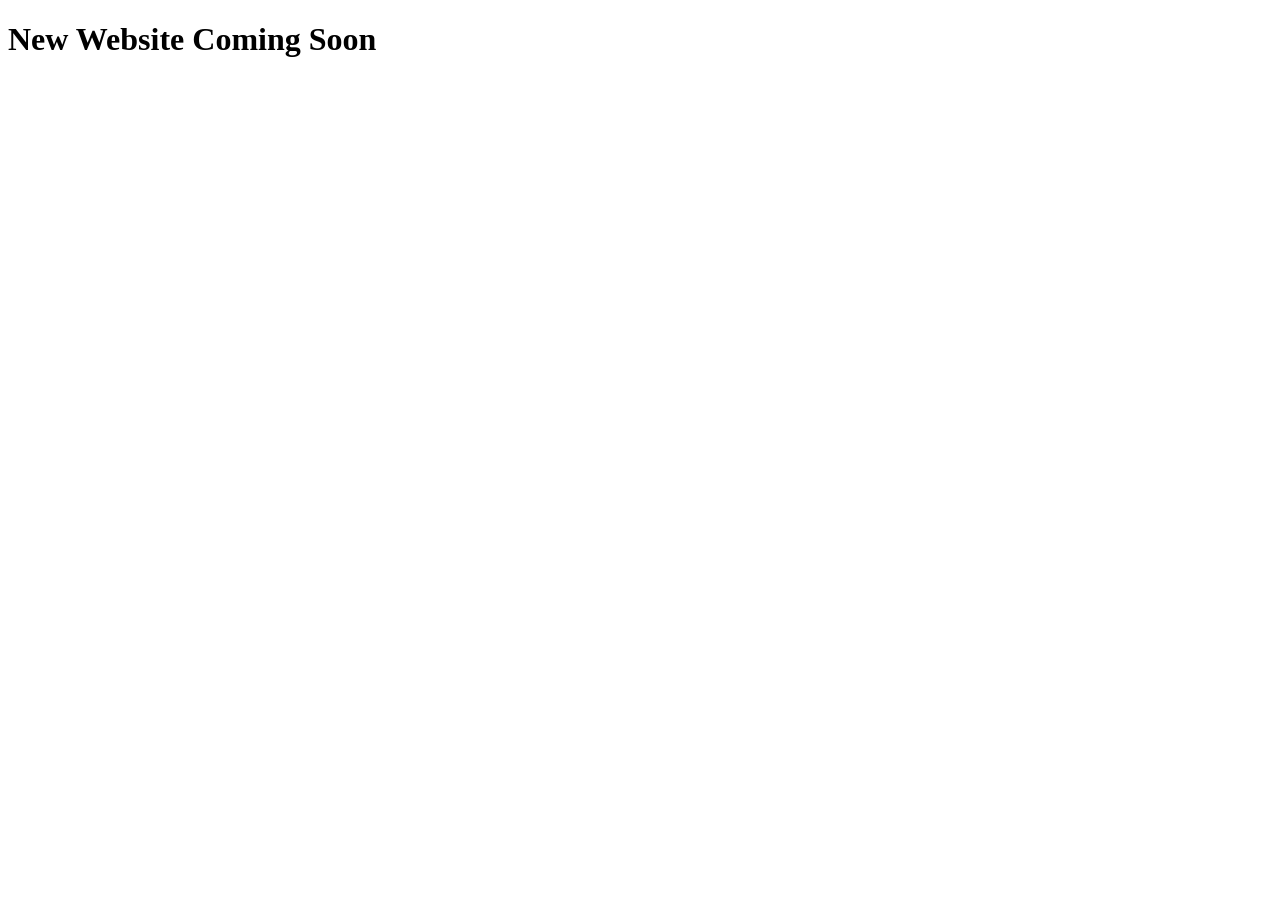
==== index.html @ 39dadfb3 "Creating new portfolio site repo" ====
<!DOCTYPE html>
<html lang="en">
<head>
    <meta charset="UTF-8">
    <meta name="viewport" content="width=device-width, initial-scale=1.0">
    <title>EG Web Dev</title>
</head>
<body>
    <h1>New Website Coming Soon</h1>
</body>
</html>
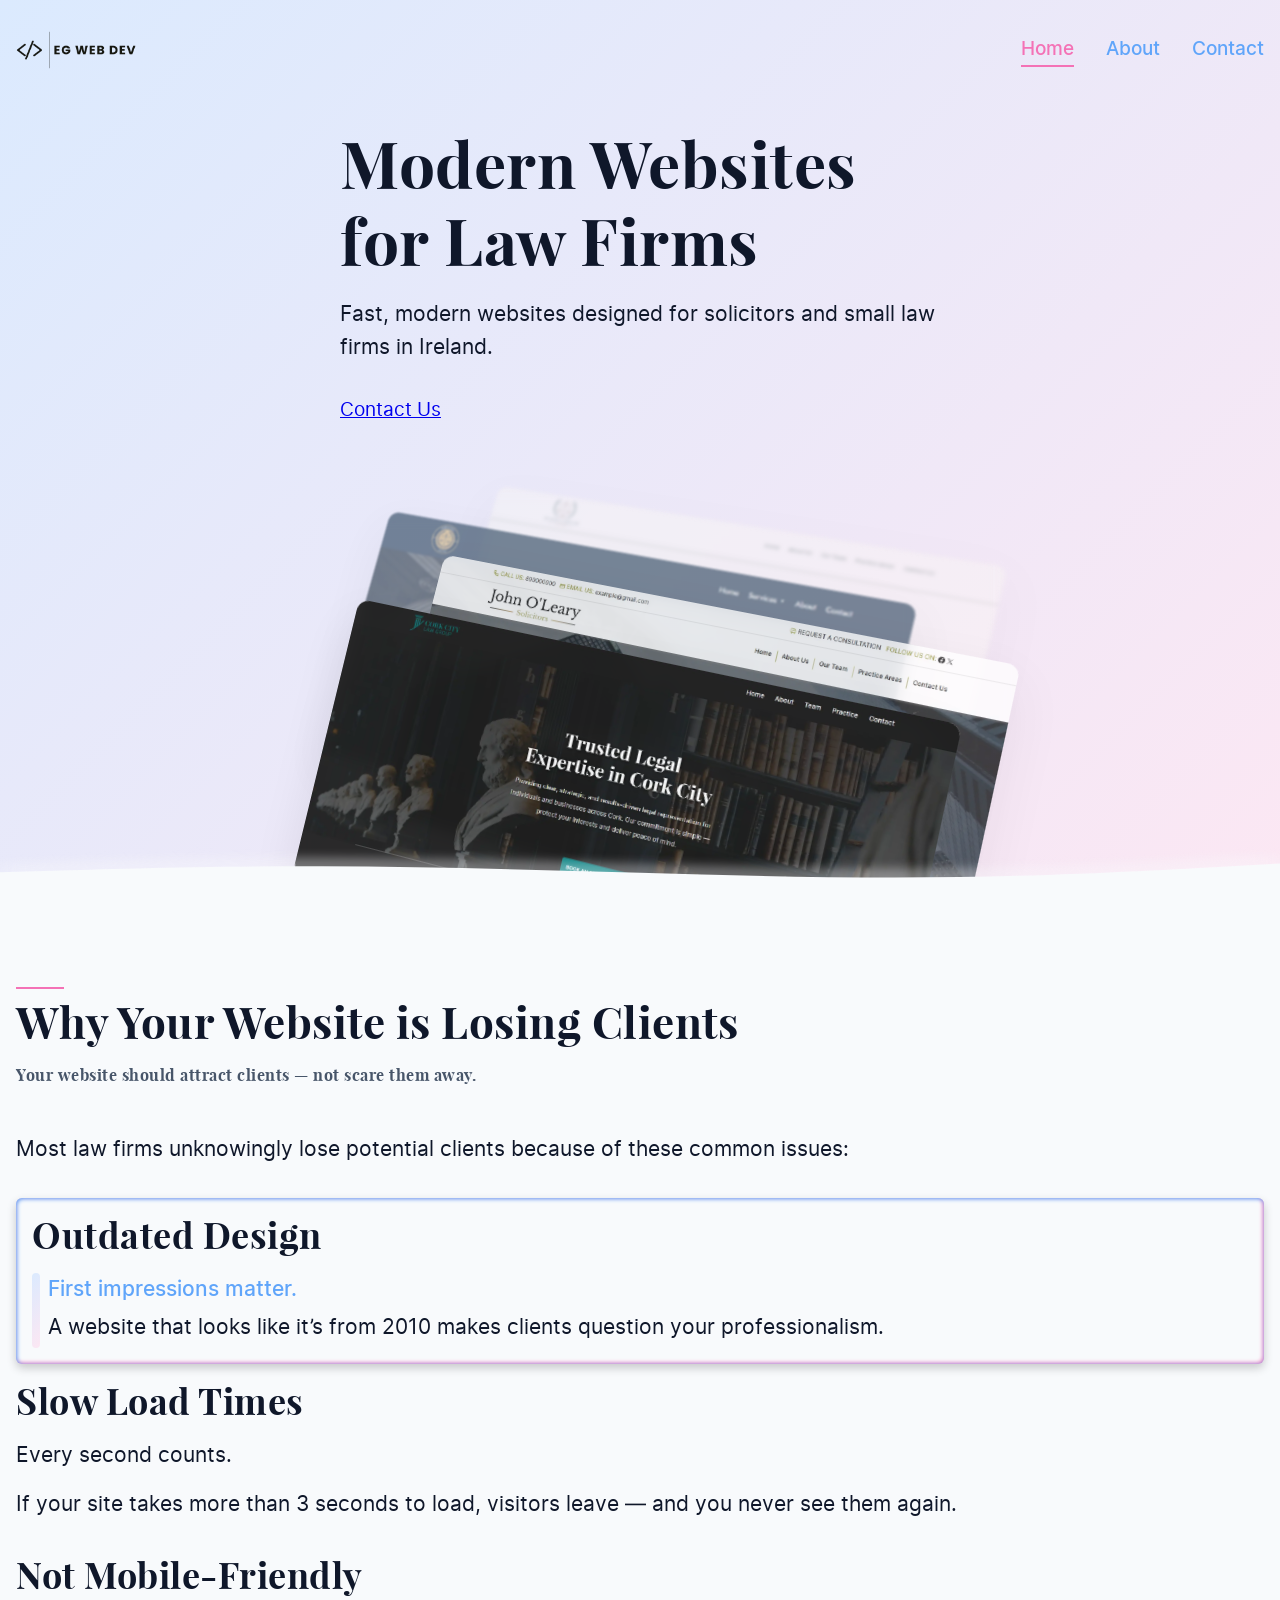
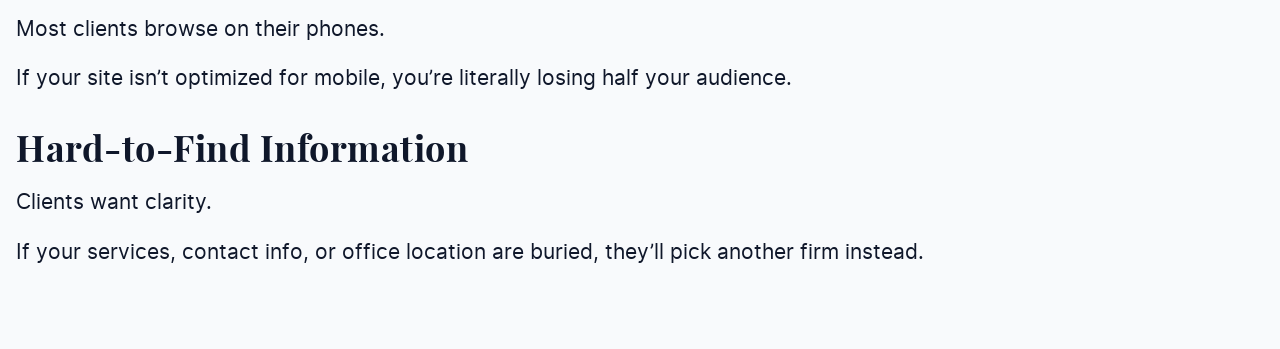
==== commit 421c9971: "Add new assets, update index.html with sections: - Hero - Problem - Solution - About-Me - Portfolio " ====
--- a/index.html
+++ b/index.html
@@ -3,9 +3,123 @@
 <head>
     <meta charset="UTF-8">
     <meta name="viewport" content="width=device-width, initial-scale=1.0">
+    
     <title>EG Web Dev</title>
+
+    <script src="scripts/nav.js" defer></script>
+    <link rel="stylesheet" href="styles/base.css">
+    <link rel="stylesheet" href="styles/layouts.css">
+    <link rel="stylesheet" href="styles/home.css">
+
 </head>
 <body>
-    <h1>New Website Coming Soon</h1>
+    <!-- Navigation -->
+    <header>
+        <a href="#"><img src="assets/logos/transpatent-logo.png" alt="Logo"></a>
+
+        <button class="nav-toggle" id="navToggle">
+            <span></span>
+            <span></span>
+            <span></span>
+        </button>
+
+        <nav id="navMenu">
+            <ul>
+                <li><a href="index.html">Home</a></li>
+                <li><a href="about.html">About</a></li>
+                <li><a href="contact.html">Contact</a></li>
+            </ul>
+        </nav>
+    </header>
+    <div class="overlay" id="overlay"></div>
+    <!-- Hero -->
+
+    <section class="hero-section flex container">
+        <div class="hero-content">
+            <h1>Modern Websites for Law Firms</h1>
+            <p>Fast, modern websites designed for solicitors and small law firms in Ireland.</p>
+            <a href="#">Contact Us</a>
+        </div>
+        <div class="mockup-stack">
+
+            <div class="mockup card-1"><img src="assets/images/co-site.webp" alt=""></div>
+            <div class="mockup card-2"><img src="assets/images/jo-site.webp" alt=""></div>
+            <div class="mockup card-3"><img src="assets/images/dub-site.webp" alt=""></div>
+            <div class="mockup card-4"><img src="assets/images/ws-site.webp" alt=""></div>
+
+        </div>
+        <div class="section-separator">
+            <svg xmlns="http://www.w3.org/2000/svg" preserveAspectRatio="none" viewBox="0 0 900 650">
+
+                <!-- BACK LAYER (soft depth, extended to avoid blur cut) -->
+                <g style="filter: blur(10px);">
+                    <path 
+                        d="M0 520L37.5 516.7C75 513.3 150 506.7 225 507C300 507.3 375 514.7 450 521.3C525 528 600 534 675 530.5C750 527 825 514 862.5 507.5L900 501L900 650L0 650Z"
+                        fill="#F8FAFC"
+                        opacity="0.35"
+                    />
+                </g>
+
+                <!-- FRONT LAYER (clean edge) -->
+                <path 
+                    d="M0 540L37.5 536.7C75 533.3 150 526.7 225 527C300 527.3 375 534.7 450 541.3C525 548 600 554 675 550.5C750 547 825 534 862.5 527.5L900 521L900 650L0 650Z"
+                    fill="#F8FAFC"
+                />
+
+            </svg>        
+        </div>
+    </section>
+
+    <!-- Pain -->
+    <section class="pain-section container">
+        <div class="pain-header">
+            <span class="section-mark"></span>
+            <h2>Why Your Website is Losing Clients</h2>
+            <h4>Your website should attract clients — not scare them away.</h4>
+        </div>
+        <div class="pain-grid">
+            <p>Most law firms unknowingly lose potential clients because of these common issues:</p>
+            <div class="pain-card">
+                <h3>Outdated Design</h3>
+                <div class="pain-card-content">
+                    <span></span>
+                    <div class="pain-card-text">
+                        <p class="pain-card-label">First impressions matter.</p>
+                        <p>A website that looks like it’s from 2010 makes clients question your professionalism.</p>
+                    </div>
+                </div>
+            </div>
+            <div class="pain-point">
+                <h3>Slow Load Times</h3>
+                <div class="pain-point-content">
+                    <span></span>
+                    <div class="pain-point-text">
+                        <p class="pain-point-label">Every second counts.</p>
+                        <p>If your site takes more than 3 seconds to load, visitors leave — and you never see them again.</p>
+                    </div>
+                </div>
+            </div>
+            <div class="pain-point">
+                <h3>Not Mobile-Friendly</h3>
+                <div class="pain-point-content">
+                    <span></span>
+                    <div class="pain-point-text">
+                        <p class="pain-point-label">Most clients browse on their phones.</p>
+                        <p>If your site isn’t optimized for mobile, you’re literally losing half your audience.</p>
+                    </div>
+                </div>
+            </div>
+            <div class="pain-point">
+                <h3>Hard-to-Find Information</h3>
+                <div class="pain-point-content">
+                    <span></span>
+                    <div class="pain-point-text">
+                        <p class="pain-point-label">Clients want clarity.</p>
+                        <p>If your services, contact info, or office location are buried, they’ll pick another firm instead.</p>
+                    </div>
+                </div>
+            </div>
+        </div>
+    </section>
 </body>
 </html>
--- a/styles/base.css
+++ b/styles/base.css
@@ -0,0 +1,234 @@
+/* ---------------------------- CSS RESET ------------------------------- */
+*, *::before, *::after {
+    box-sizing: border-box;
+}
+
+* {
+    margin: 0;
+    padding: 0;
+}
+
+html {
+    overflow-x: hidden;
+    scroll-behavior: smooth;
+    background-color: #FAF7F2;
+}
+
+body {
+    min-height: 100vh;
+    overflow-x: hidden;
+}
+
+img {
+    max-width: 100%;
+    height: auto;
+    display: block;
+}
+
+ul, ol {
+    list-style: none;
+}
+
+h1, h2, h3, h4, h5, h6 {
+    text-wrap: balance;
+}
+
+a:focus {
+    outline: 2px solid #1E1E1E;
+    outline-offset: 2px;
+}
+
+button {
+    cursor: pointer;
+    border: none;
+    background: none;
+    font-family: inherit;
+}
+
+/* ---------------------------- FONTS ------------------------------- */
+
+@font-face {
+    font-family: "Inter";
+    src: url("../assets/fonts/inter-regular-webfont.woff2") format("woff2");
+    font-weight: 400;
+    font-style: normal;
+    font-display: swap;
+}
+
+@font-face {
+    font-family: "Inter";
+    src: url("../assets/fonts/inter-medium-webfont.woff2") format("woff2");
+    font-weight: 500;
+    font-style: normal;
+    font-display: swap;
+}
+
+@font-face {
+    font-family: "Inter";
+    src: url("../assets/fonts/inter-semibold-webfont.woff2") format("woff2");
+    font-weight: 600;
+    font-style: normal;
+    font-display: swap;
+}
+
+@font-face {
+    font-family: "Playfair Display";
+    src: url("../assets/fonts/playfairdisplay-bold-webfont.woff2") format("woff2");
+    font-weight: 700;
+    font-style: normal;
+    font-display: swap;
+}
+
+/* ---------------------------- VARIABLES ------------------------------- */
+:root {
+    /* Colors */
+    --color-main-bg: #F8FAFC;
+    --color-section-alt: #F1F5F9;
+    --color-text: #0F172A;
+    --color-accent-primary: #60A5FA;  /* Medium blue */
+    --color-accent-secondary: #F472B6; /* Medium pink */
+    --color-secondary-light: #E5E7EB;  /* light grey, for cards/borders */
+    --color-secondary-medium: #CBD5E1; /* medium grey, for muted UI elements */
+    --color-secondary-dark: #64748B;   /* darker muted elements or hover text */
+
+    --color-text-muted: #475569;  /* soft dark grey-blue */
+
+    --color-glass-light: rgba(255,255,255,0.6);
+    --color-glass-medium: rgba(255,255,255,0.4);
+
+    /* Gradients */
+    --gradient-primary: linear-gradient(135deg, #DBEAFE, #FCE7F3);
+
+    /* Typography */
+    --font-primary: 'Inter', sans-serif;
+    --font-secondary: 'Playfair Display', serif;
+
+    --font-weight-regular: 400;
+    --font-weight-medium: 500;
+    --font-weight-bold: 700;
+
+    /* Font Sizes */
+    --fs-h1: 3rem;
+    --fs-h2: 2.25rem;
+    --fs-h3: 1.75rem;
+    --fs-h4: 1.5rem;
+    --fs-h5: 1.25rem;
+    --fs-h6: 1rem;
+    --fs-body: 1rem;
+    --fs-small: 0.875rem;
+
+    /* Line Heights */
+    --lh-h1: 1.2;
+    --lh-h2: 1.3;
+    --lh-h3: 1.35;
+    --lh-body: 1.6;
+
+    /* Letter Spacing */
+    --ls-heading: 0.5px;
+    --ls-body: 0px;
+
+    /* Logo */
+    --logo-size: 120px;
+
+    /* Icons */
+    --icon-size: 84px;
+
+    /* Layout / UI */
+    --container-width: 1920px;
+    --container-padding: 1rem;
+    --section-heading-padding: 1rem;
+    --header-height: 100px;
+    --radius: 6px;
+    --shadow: 0 8px 20px rgba(0,0,0,0.08);
+
+    /* Transitions */
+    --transition-fast: 0.2s ease;
+    --transition-medium: 0.3s ease;
+    --transition-slow: 0.5s ease;
+}
+
+/* ---------------------------- TYPOGRAPHY ------------------------------- */
+body {
+    font-family: var(--font-primary);
+    font-weight: var(--font-weight-regular);
+    font-size: var(--fs-body);
+    line-height: var(--lh-body);
+    letter-spacing: var(--ls-body);
+    color: var(--color-text);
+    background-color: var(--color-main-bg);
+}
+
+h1,h2,h3,h4,h5,h6 {
+    font-family: var(--font-secondary);
+    font-weight: var(--font-weight-bold);
+    line-height: 1.2;
+    letter-spacing: var(--ls-heading);
+    color: var(--color-text);
+    margin-bottom: 1rem;
+}
+
+p {
+    margin-bottom: 1rem;
+}
+
+/* ---------------------------- LAYOUT HELPERS ------------------------------- */
+.container {
+    max-width: var(--container-width);
+    margin: 0;
+    padding: 4rem var(--container-padding);
+}
+
+.section-heading {
+    padding-bottom: var(--section-heading-padding);
+}
+
+header {
+    height: var(--header-height);
+}
+
+/* ---------------------------- IMAGES ------------------------------- */
+img {
+    display: block;
+    max-width: 100%;
+}
+
+/* ---------------------------- RESPONSIVE RULES ------------------------------- */
+
+/* Mobile-first (base is mobile) */
+
+/* Typography adjustments */
+@media (min-width: 768px) {
+    h1 { font-size: 3.5rem; }
+    h2 { font-size: 2.5rem; }
+    h3 { font-size: 2rem; }
+    p { font-size: 1.2rem; }
+
+    .container { padding: 4rem var(--container-padding); }
+}
+
+@media (min-width: 1024px) {
+    h1 { font-size: 4rem; }
+    h2 { font-size: 2.75rem; }
+    h3 { font-size: 2.25rem; }
+    a { font-size: 1.2rem; }
+    p { font-size: 1.3rem; }
+
+    .container { padding: 4rem var(--container-padding); }
+}
+
+@media (min-width: 1440px) {
+    h1 { font-size: 4.5rem; }
+    h2 { font-size: 3rem; }
+    h3 { font-size: 2.5rem; }
+    a { font-size: 1.6rem; }
+    p { font-size: 1.4rem; }
+
+    .container { padding: 4rem var(--container-padding); }
+}
+
+/* Optional: responsive utilities */
+@media (max-width: 767px) {
+    .flex {
+        flex-direction: column;
+    }
+}
--- a/styles/layouts.css
+++ b/styles/layouts.css
@@ -0,0 +1,235 @@
+/* ----------------- HEADER -------------------- */
+
+header {
+    width: 100%;
+    background: transparent;
+    backdrop-filter: none;
+    color: var(--color-accent-primary);
+    padding: 1rem var(--container-padding);
+
+    display: flex;
+    justify-content: space-between;
+    align-items: center;
+
+    position: fixed;
+    z-index: 100;
+}
+
+header.scrolled {
+    background: var(--color-glass-light);
+    backdrop-filter: blur(12px);
+}
+
+/* Logo */
+header img {
+    height: var(--logo-size);
+    width: var(--logo-size);
+    object-fit: contain;
+}
+
+/* ---------------- NAV ---------------- */
+header nav {
+    display: flex;
+}
+
+/* NAV LIST */
+header nav ul {
+    display: flex;
+    gap: 2rem;
+    list-style: none;
+}
+
+/* LINKS */
+header a {
+    color: var(--color-accent-primary);
+    font-weight: var(--font-weight-medium);
+    text-decoration: none;
+    transition: color var(--transition-medium);
+}
+
+header.scrolled {
+    padding: 0.5rem var(--container-padding);
+    backdrop-filter: blur(12px);
+}
+
+header a:hover,
+header a:focus {
+    color: var(--color-accent-secondary);
+}
+
+#navMenu a.active {
+    color: var(--color-accent-secondary);
+}
+
+/* ---------------- HAMBURGER BUTTON ---------------- */
+.nav-toggle {
+    display: none;
+    flex-direction: column;
+    justify-content: center;
+    gap: 5px;
+
+    background: none;
+    border: none;
+    cursor: pointer;
+    padding: 0.5rem;
+}
+
+.nav-toggle span {
+    width: 25px;
+    height: 3px;
+    background-color: var(--color-text);
+    display: block;
+    transition: var(--transition-medium);
+}
+
+/* ACTIVE STATE (hamburger → X) */
+.nav-toggle.active span:nth-child(1) {
+    transform: translateY(8px) rotate(45deg);
+}
+
+.nav-toggle.active span:nth-child(2) {
+    opacity: 0;
+}
+
+.nav-toggle.active span:nth-child(3) {
+    transform: translateY(-8px) rotate(-45deg);
+}
+
+.nav-toggle {
+    position: relative;
+    z-index: 110; /* higher than nav */
+}
+
+/* ---------------- OVERLAY ---------------- */
+.overlay {
+    position: fixed;
+    inset: 0;
+    background: rgba(255, 255, 255, 0.5);
+
+    opacity: 0;
+    visibility: hidden;
+
+    transition: opacity var(--transition-medium), visibility var(--transition-medium);
+
+    z-index: 90;
+}
+
+/* Active overlay */
+.overlay.active {
+    opacity: 1;
+    visibility: visible;
+}
+
+/* ---------------- MOBILE MENU ---------------- */
+@media (max-width: 767px) {
+
+    /* Stack header */
+    header {
+        flex-direction: row;
+        position: fixed;
+        top: 0;
+        
+    }
+
+    /* Remove all active/hover/focus highlight from submenu links on mobile */
+    #navMenu .submenu a,
+    #navMenu .submenu a:active,
+    #navMenu .submenu a:focus,
+    #navMenu .submenu a:hover {
+        color: inherit;       /* keep text color same as normal */
+        background: none;     /* remove background highlight */
+        transition: none;     /* disable transition easing */
+    }
+
+    /* Show hamburger */
+    .nav-toggle {
+        display: flex;
+    }
+
+    /* NAV PANEL */
+    header nav {
+        position: fixed;
+        top: 0;
+        right: 0;
+
+        height: 100vh;
+        width: 75%;
+        max-width: 300px;
+
+        background-color: var(--color-glass-medium);
+
+        flex-direction: column;
+        justify-content: center;
+        align-items: center;
+
+        transform: translateX(100%);
+        transition: transform var(--transition-medium);
+
+        box-shadow: -5px 0 15px rgba(0,0,0,0.2);
+
+        z-index: 100;
+    }
+
+    /* ACTIVE STATE */
+    header nav.active {
+        transform: translateX(0);
+    }
+
+    /* Vertical nav */
+    header nav ul {
+        flex-direction: column;
+        gap: 1.5rem;
+        text-align: center;
+    }
+
+    .no-scroll {
+        overflow: hidden;
+        position: fixed;
+        width: 100%;
+    }
+}
+
+/* ---------------------------- NAV (LAPTOP & DESKTOP) ------------------------------- */
+@media (min-width: 768px) {
+
+    header {
+        top: 0;
+    }
+
+    nav ul {
+        display: flex;
+        gap: 2rem;
+        list-style: none;
+    }
+
+    nav ul li a {
+        position: relative;
+        text-decoration: none;
+        color: inherit;
+        padding: 0.25rem 0;
+    }
+
+    /* underline */
+    nav ul li a::after {
+        content: "";
+        position: absolute;
+        left: 0;
+        bottom: -4px;
+        width: 100%;
+        height: 2px;
+        background: currentColor;
+
+        transform: scaleX(0);
+        transform-origin: center;
+        transition: transform 0.3s ease;
+    }
+
+    /* hover */
+    nav ul li a:hover::after {
+        transform: scaleX(1);
+    }
+
+    nav ul li a.active::after {
+        transform: scaleX(1);
+    }
+}
--- a/styles/home.css
+++ b/styles/home.css
@@ -0,0 +1,354 @@
+
+/* ----------------------------------------------------------- HERO ---------------------------------------------------------- */
+
+.hero-section {
+    position: relative;
+    display: flex;
+    flex-direction: column;
+    overflow: hidden;
+    justify-content: space-between;
+    align-items: center;
+    gap: 4rem; /* 👈 spacing between text + mockups */
+
+    background: var(--gradient-primary);
+    padding-top: 8rem;
+    padding-bottom: 2rem;
+}
+
+/* -------------SECTION DIVIDER ------------*/
+
+.section-separator {
+    position: absolute;
+    bottom: 0;
+    left: 0;
+    width: 100%;
+    line-height: 0; /* removes weird spacing */
+}
+
+.section-separator svg {
+    display: block;
+    width: 100%;
+    height: 300px; /* adjust this */
+}
+
+/* ------------------------ Content -------------------------- */
+
+.hero-content {
+    z-index: 5;
+    max-width: 600px;
+}
+
+.hero-content p {
+    margin-bottom: 2rem;
+}
+
+
+
+/* ------------------------ Mockups -------------------------- */
+
+.mockup-stack {
+    position: relative; /* 👈 IMPORTANT: keep in layout */
+    width: 100%;
+    max-width: 600px;
+    height: 400px; /* 👈 FIXED: enough space for cards */
+    transform: none; /* 👈 reset shift on mobile */
+
+    perspective: 1200px;
+    transform: translateX(-40px); /* 👈 pulls cards inward */
+    flex-shrink: 0;
+    isolation: isolate;
+}
+
+/* Base card */
+.mockup {
+    position: absolute;
+    width: 100%;
+    max-width: 100%;
+
+    border-radius: 12px;
+    overflow: hidden;
+
+    background: var(--color-glass-light);
+    backdrop-filter: blur(8px);
+
+    box-shadow: 0 20px 50px rgba(0,0,0,0.08);
+
+    transform-style: preserve-3d;
+    will-change: transform;
+    backface-visibility: hidden;
+
+    transition: transform var(--transition-medium),
+                opacity var(--transition-medium);
+}
+
+.mockup img {
+    width: 100%;
+    display: block;
+}
+
+/* ------------------------ Card Positions -------------------------- */
+
+/* BACK */
+.card-4 {
+    top: 10px;
+    left: 100px;
+
+    transform:
+        rotateY(-20deg)
+        rotateX(12deg)
+        rotateZ(12deg)
+        scale(0.9);
+
+    opacity: 0.35;
+    filter: blur(2px);
+    z-index: 1;
+}
+
+/* MID BACK */
+.card-3 {
+    top: 50px;
+    left: 0px;
+
+    transform:
+        rotateY(-18deg)
+        rotateX(10deg)
+        rotateZ(12deg)
+        scale(0.95);
+
+    opacity: 0.55;
+    filter: blur(1px);
+    z-index: 2;
+}
+
+/* MID FRONT */
+.card-2 {
+    top: 110px;
+    left: 80px;
+
+    transform:
+        rotateY(-15deg)
+        rotateX(8deg)
+        rotateZ(12deg)
+        scale(1);
+
+    opacity: 0.75;
+    z-index: 3;
+}
+
+/* FRONT */
+.card-1 {
+    top: 170px;
+    left: 10px;
+
+    transform:
+        rotateY(-12deg)
+        rotateX(6deg)
+        rotateZ(12deg)
+        scale(1.05);
+
+    opacity: 0.95;
+    z-index: 4;
+}
+
+/* ----------------------------------------------------------- PAIN/SOLUTION ---------------------------------------------------------- */
+
+.pain-header,
+.solution-header {
+    padding-bottom: 2rem;
+}
+
+.pain-header h4,
+.solution-header h4 {
+    color: var(--color-text-muted);
+}
+
+.pain-grid,
+.solution-grid {
+    display: flex;
+    flex-direction: column;
+    gap: 1rem;
+}
+
+.pain-card,
+.solution-card {
+    display: flex;
+    flex-direction: column;
+    border: 0 solid white;
+    padding: 1rem;
+    box-shadow:
+        0 4px 10px rgba(0, 0, 0, 0.2),
+        inset 1px 1px 4px var(--color-accent-primary),
+        inset -1px -1px 4px var(--color-accent-secondary);
+    border-radius: var(--radius);
+}
+
+.pain-card-content,
+.solution-card-content {
+    display: flex;
+    flex-direction: row;
+    gap: 0.5rem;
+    align-items: stretch; /* ensures span stretches to match tallest content */
+}
+
+.pain-card span,
+.solution-card span {
+    display: block;
+    width: 0.5rem;
+    background-image: var(--gradient-primary); /* gradient applied correctly */
+    border-radius: 4px; /* optional, for a nicer look */
+}
+
+.pain-card-text,
+.solution-card-text{
+    display: flex;
+    flex-direction: column;
+    gap: 0.1rem;
+}
+
+.pain-card-text p,
+.solution-card-text p {
+    margin-bottom: 0.2rem;
+}
+
+.pain-card-label,
+.solution-card-label {
+    color: var(--color-accent-primary);
+    font-weight: 500;
+    margin-bottom: 0.2rem;
+}
+
+.section-mark {
+    display: block;
+    width: 3rem;
+    height: 2px;
+    background: var(--color-accent-secondary);
+    margin-bottom: 0.5rem;
+}
+
+
+/* --------------------------------------------------- PORTFOLIO SECTION ----------------------------------------------------- */
+
+.portfolio-intro {
+    display: flex;
+    flex-direction: column;
+    position: relative;
+    overflow: hidden;
+}
+
+.portfolio-intro::before {
+  content: "";
+  position: absolute;
+  width: 600px;
+  height: 600px;
+  left: -200px;
+  top: 50%;
+  transform: translateY(-50%);
+  background: var(--gradient-primary);
+  border-radius: 200px;
+  z-index: 0;
+}
+
+.portfolio-visual {
+    z-index: 1;
+}
+
+.portfolio-content {
+    z-index: 1;
+    max-width: 300px;
+}
+
+.portfolio-content p{
+    margin-bottom: 2rem;
+}
+
+
+/*----------------------------- PROCESS SECTION ------------------------------------*/
+
+
+.process-step {
+    display: flex;
+    flex-direction: column;
+    align-items: center;
+    text-align: center;
+    position: relative;
+}
+
+.process-steps {
+    counter-reset: step;
+    display: flex;
+    flex-direction: column;
+    gap: 2rem;
+}
+
+.process-step svg {
+    height: var(--icon-size);
+    width: var(--icon-size);
+    color: var(--color-accent-primary);
+}
+
+.process-step::before {
+    counter-increment: step;
+    content: counter(step, decimal-leading-zero);
+
+    position: absolute;
+    top: -40px;
+    left: 120px;
+
+    font-size: 14rem;
+    letter-spacing: -4px;
+    color: var(--color-secondary-medium);
+    opacity: 0.15;
+
+    z-index: 0;
+    pointer-events: none;
+}
+
+/* ------------------------- ABOUT ME SECTION ------------------------------*/
+
+.about-me-section {
+    position: relative;
+    overflow: hidden;
+}
+
+.about-me-wrapper {
+    position: relative;
+    display: flex;
+    flex-direction: column;
+    align-items: flex-end;
+}
+
+.about-me-section::before {
+    content: "";
+    position: absolute;
+    width: 600px;
+    height: 600px;
+
+    right: -200px;
+    top: 50%;
+    transform: translateY(-50%);
+    background: var(--gradient-primary);
+    border-radius: 200px;
+    z-index: 0;
+    overflow: hidden;
+}
+
+.about-me-img {
+    width: 10rem;
+    height: 10rem;
+    margin-right: 5rem;
+}
+
+.about-me-img img {
+    width: 100%;
+    height: 100%;
+    object-fit: cover;
+    object-position: center;
+    border-radius: 50%;
+    border: 1px solid var(--color-accent-secondary);
+}
+
+.about-me-content {
+    padding-top: 2rem;
+    max-width: 280px;
+    text-align: left;
+}
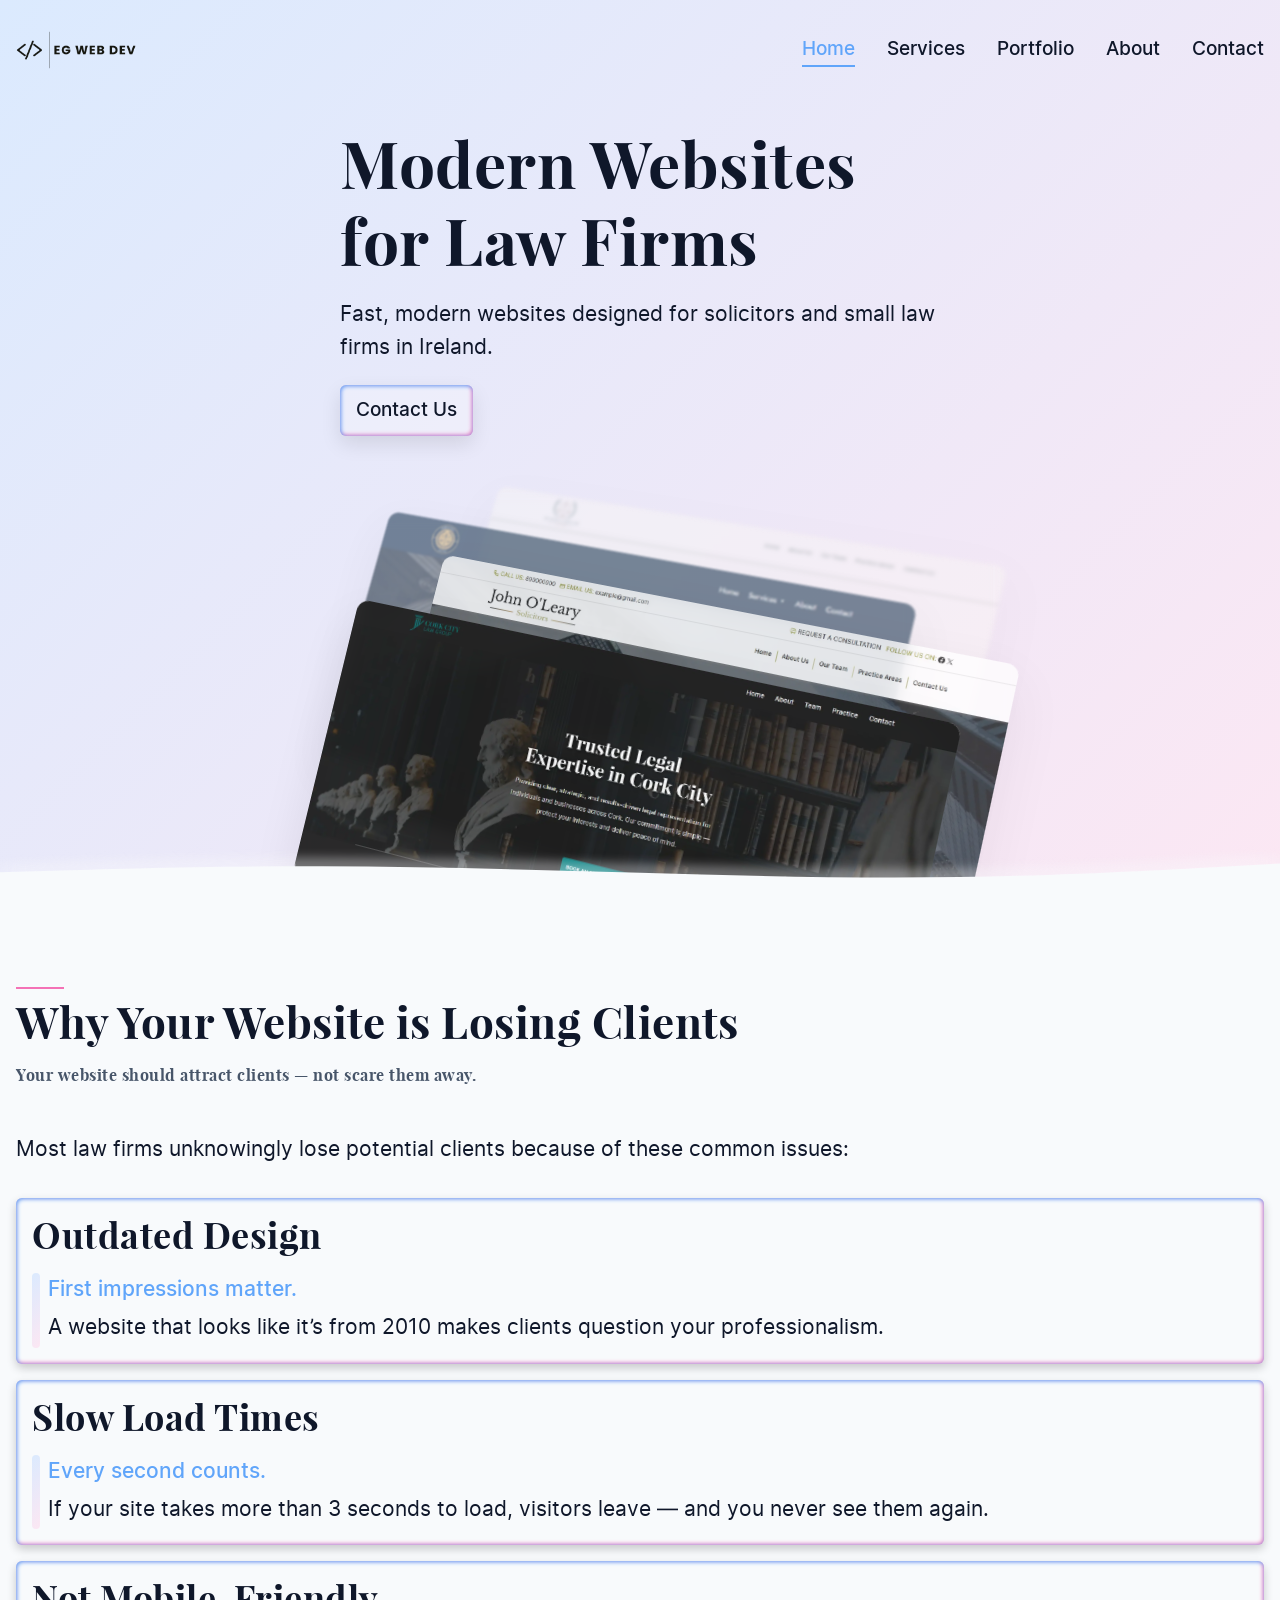
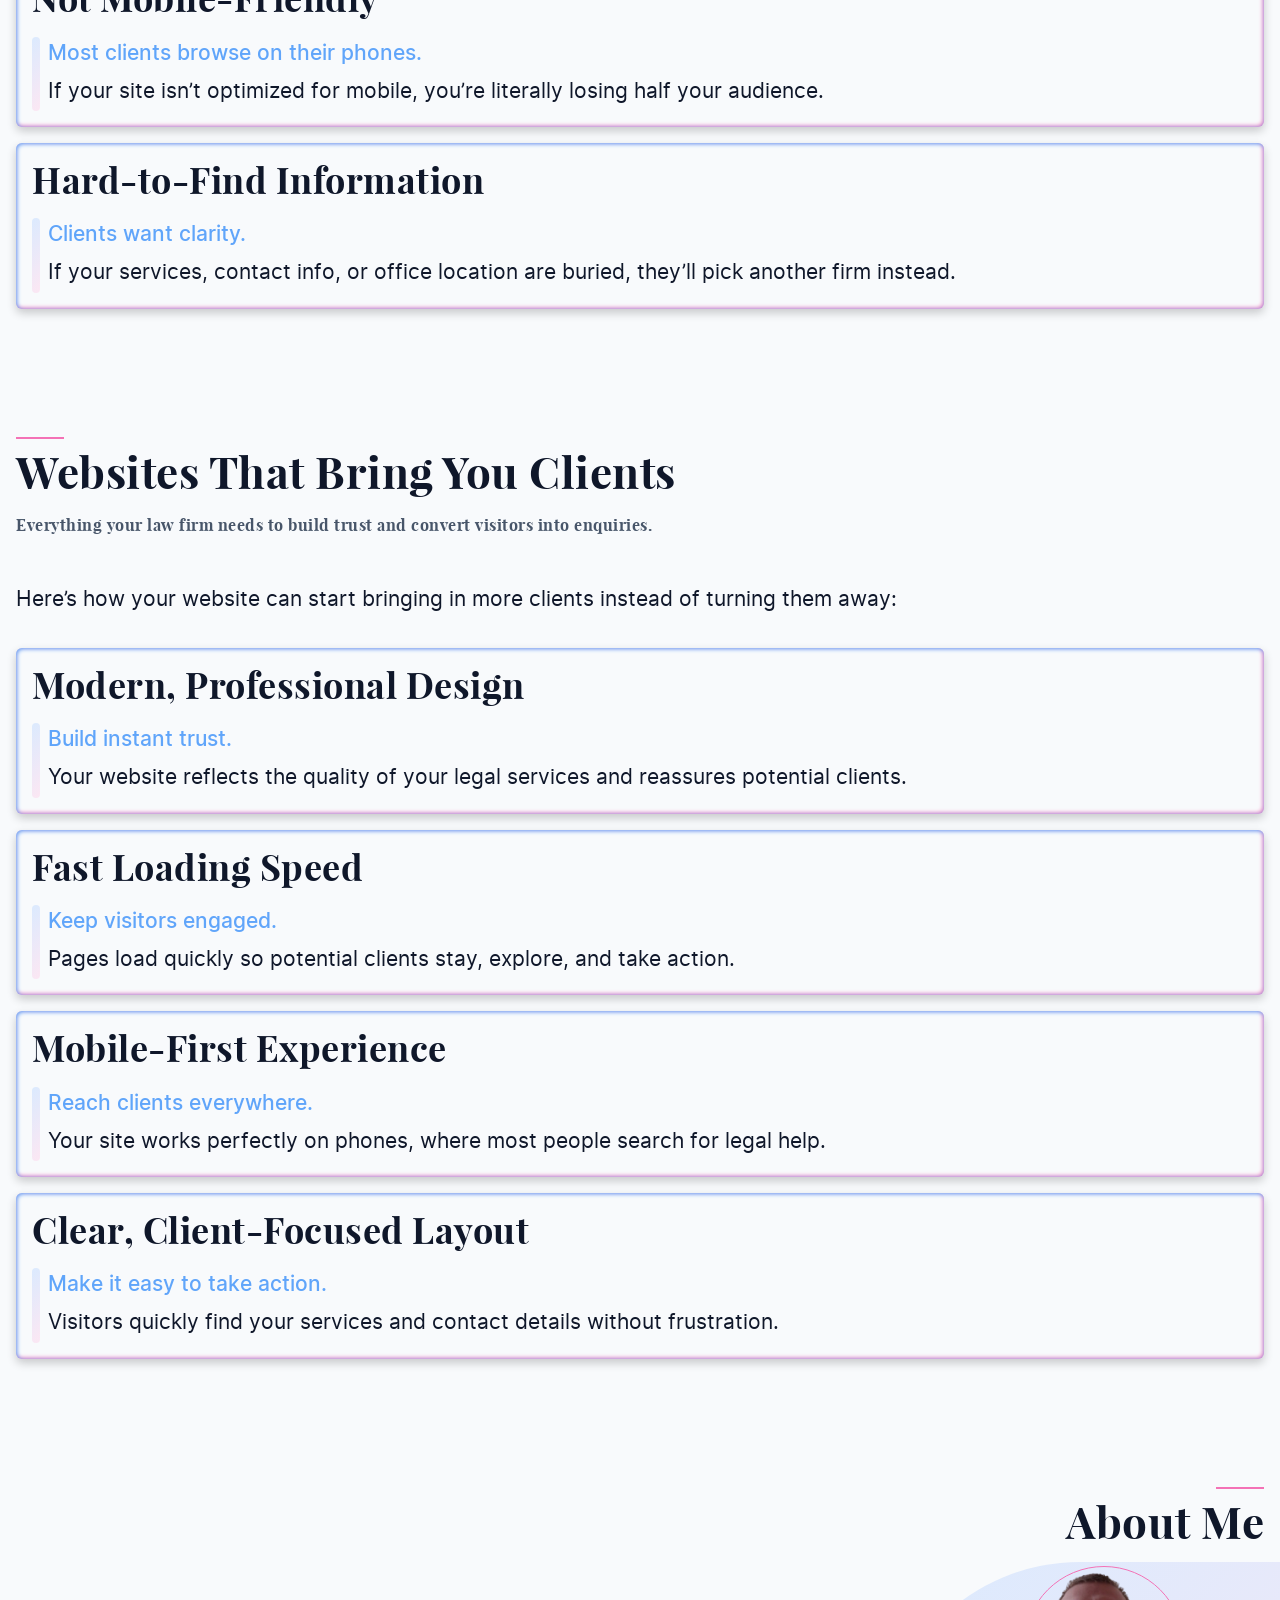
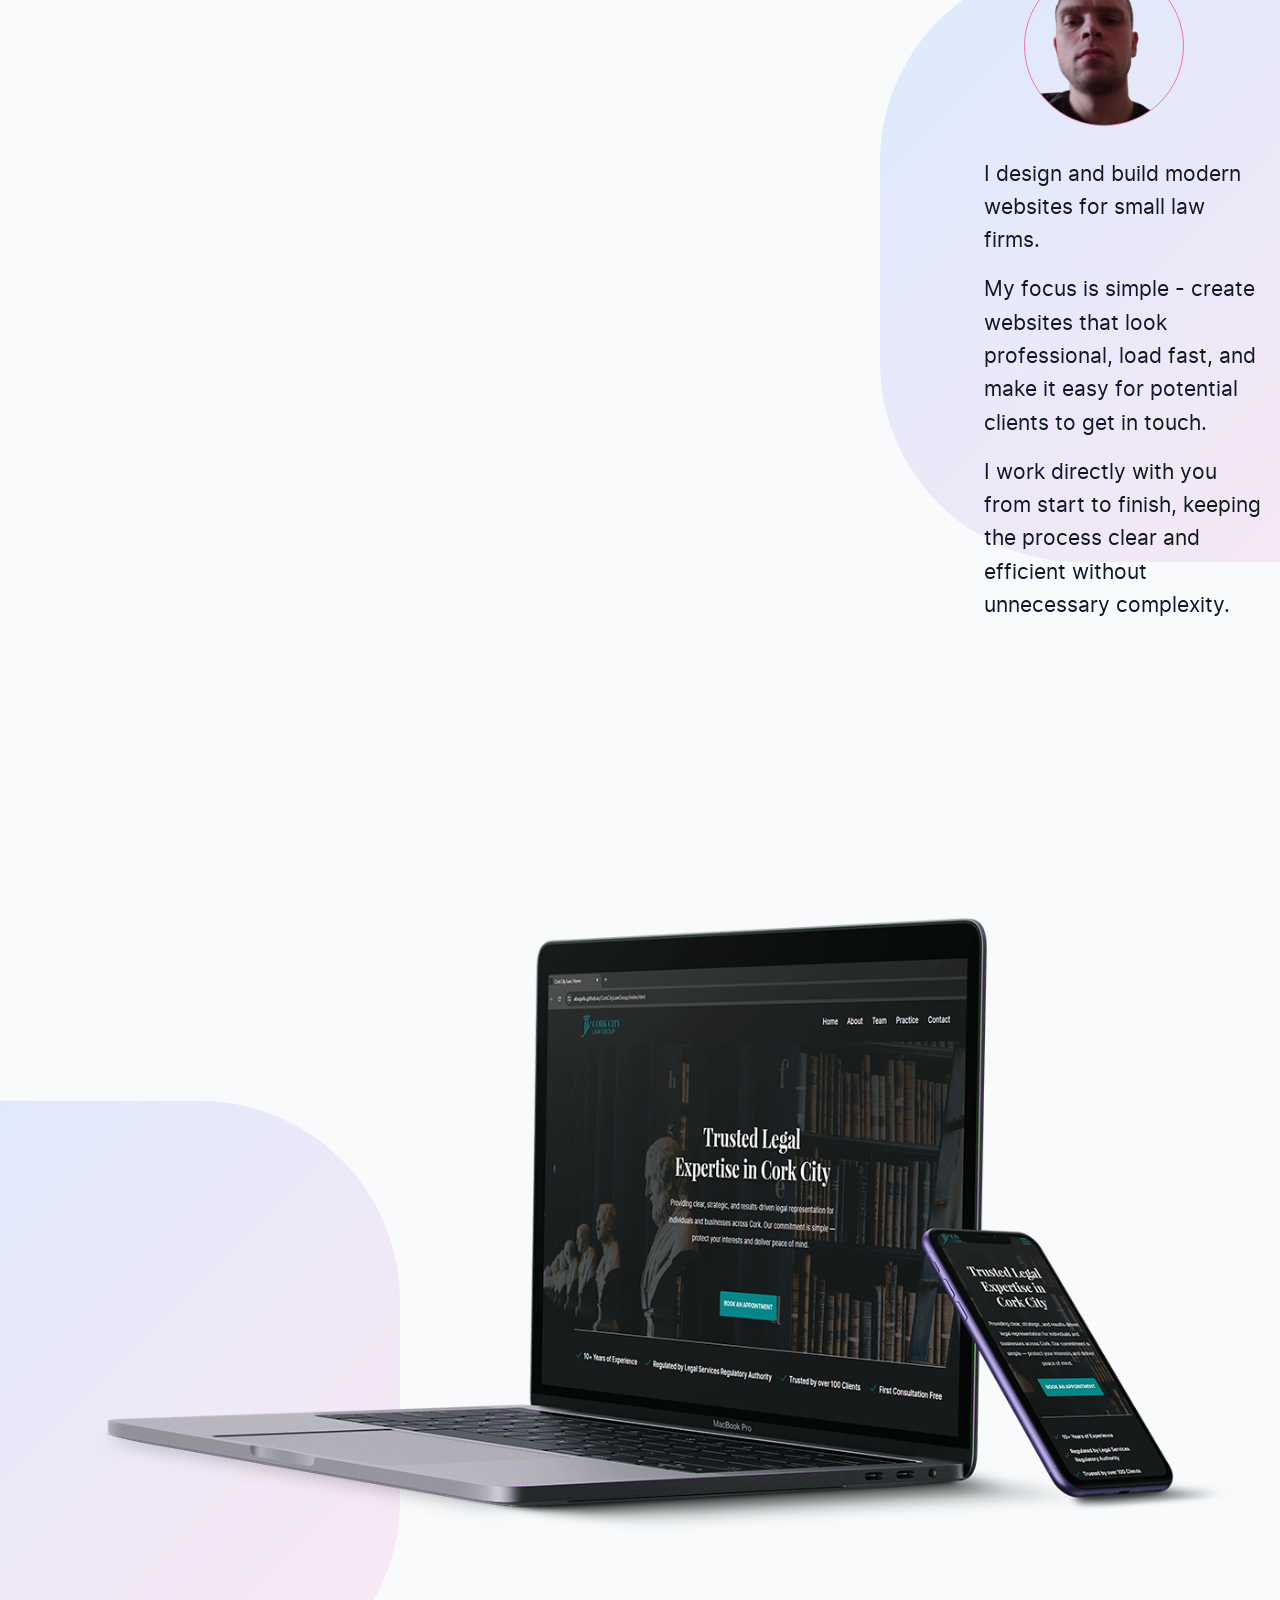
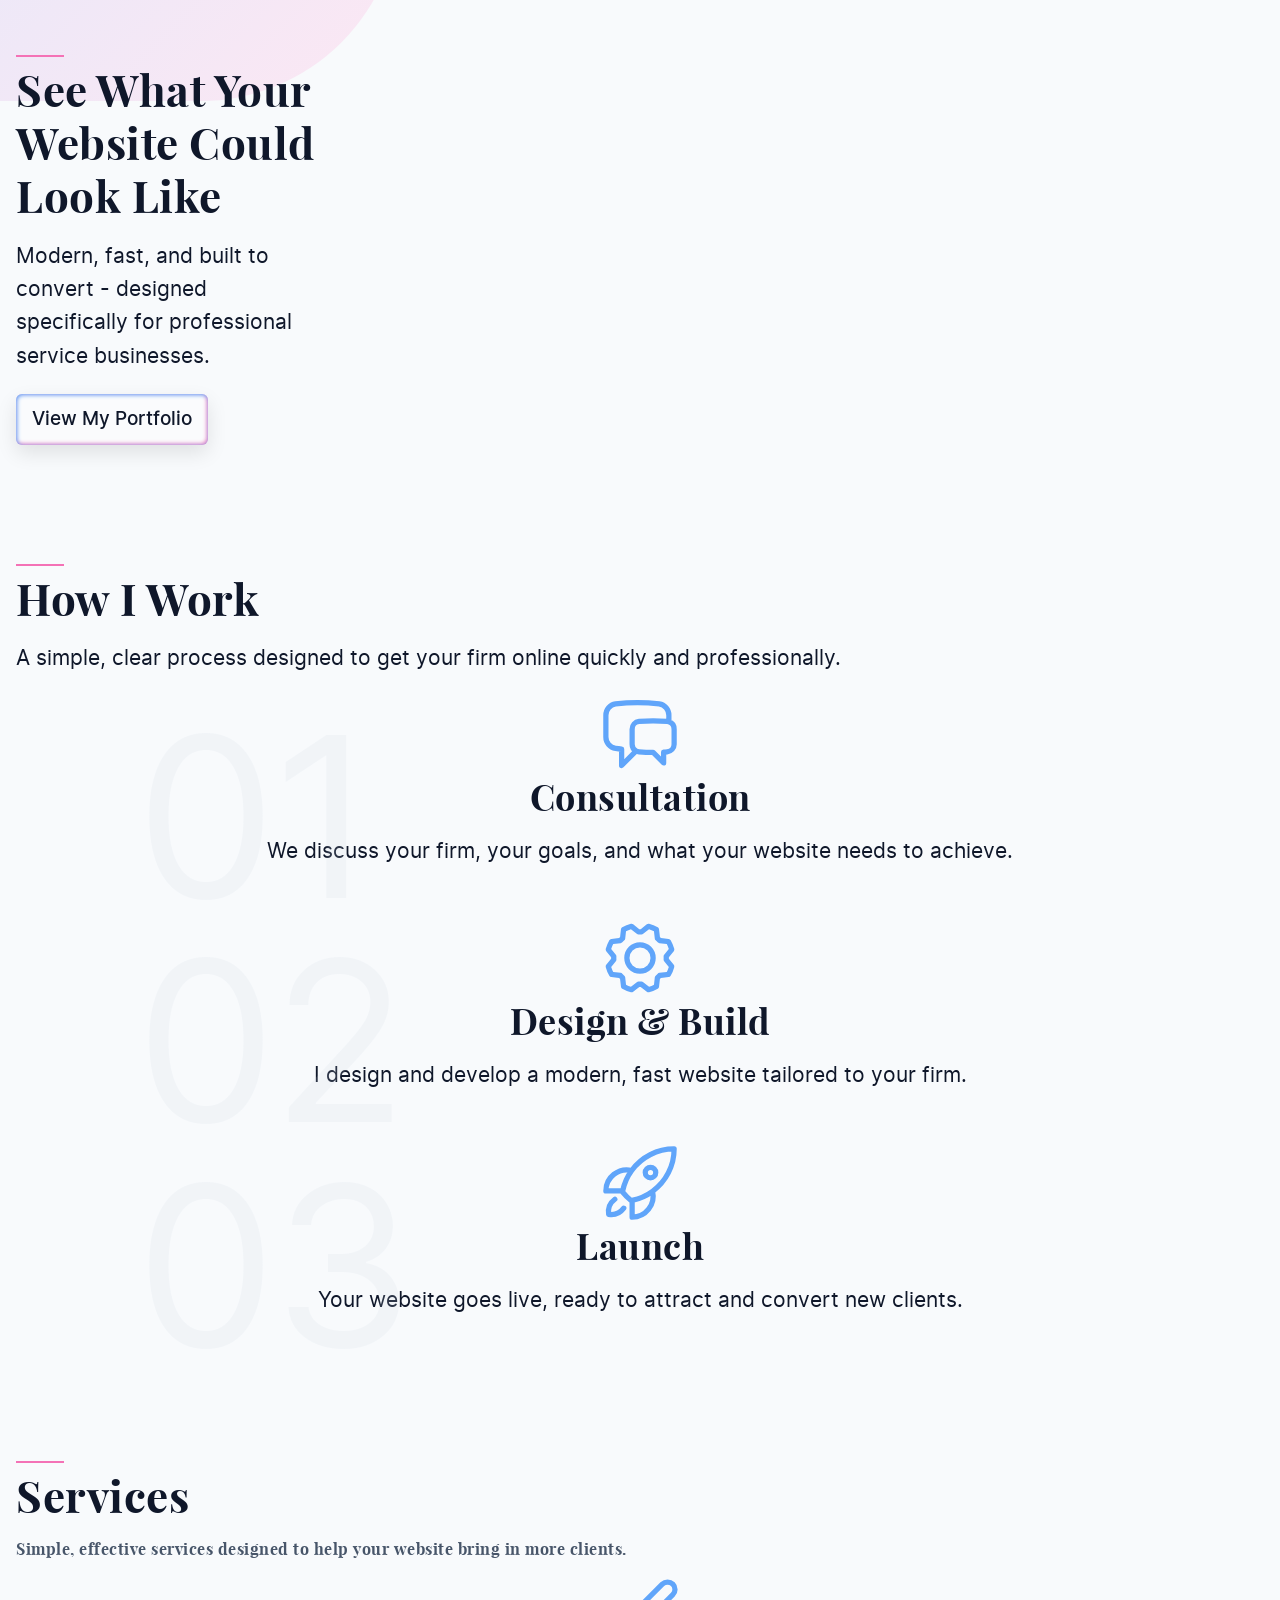
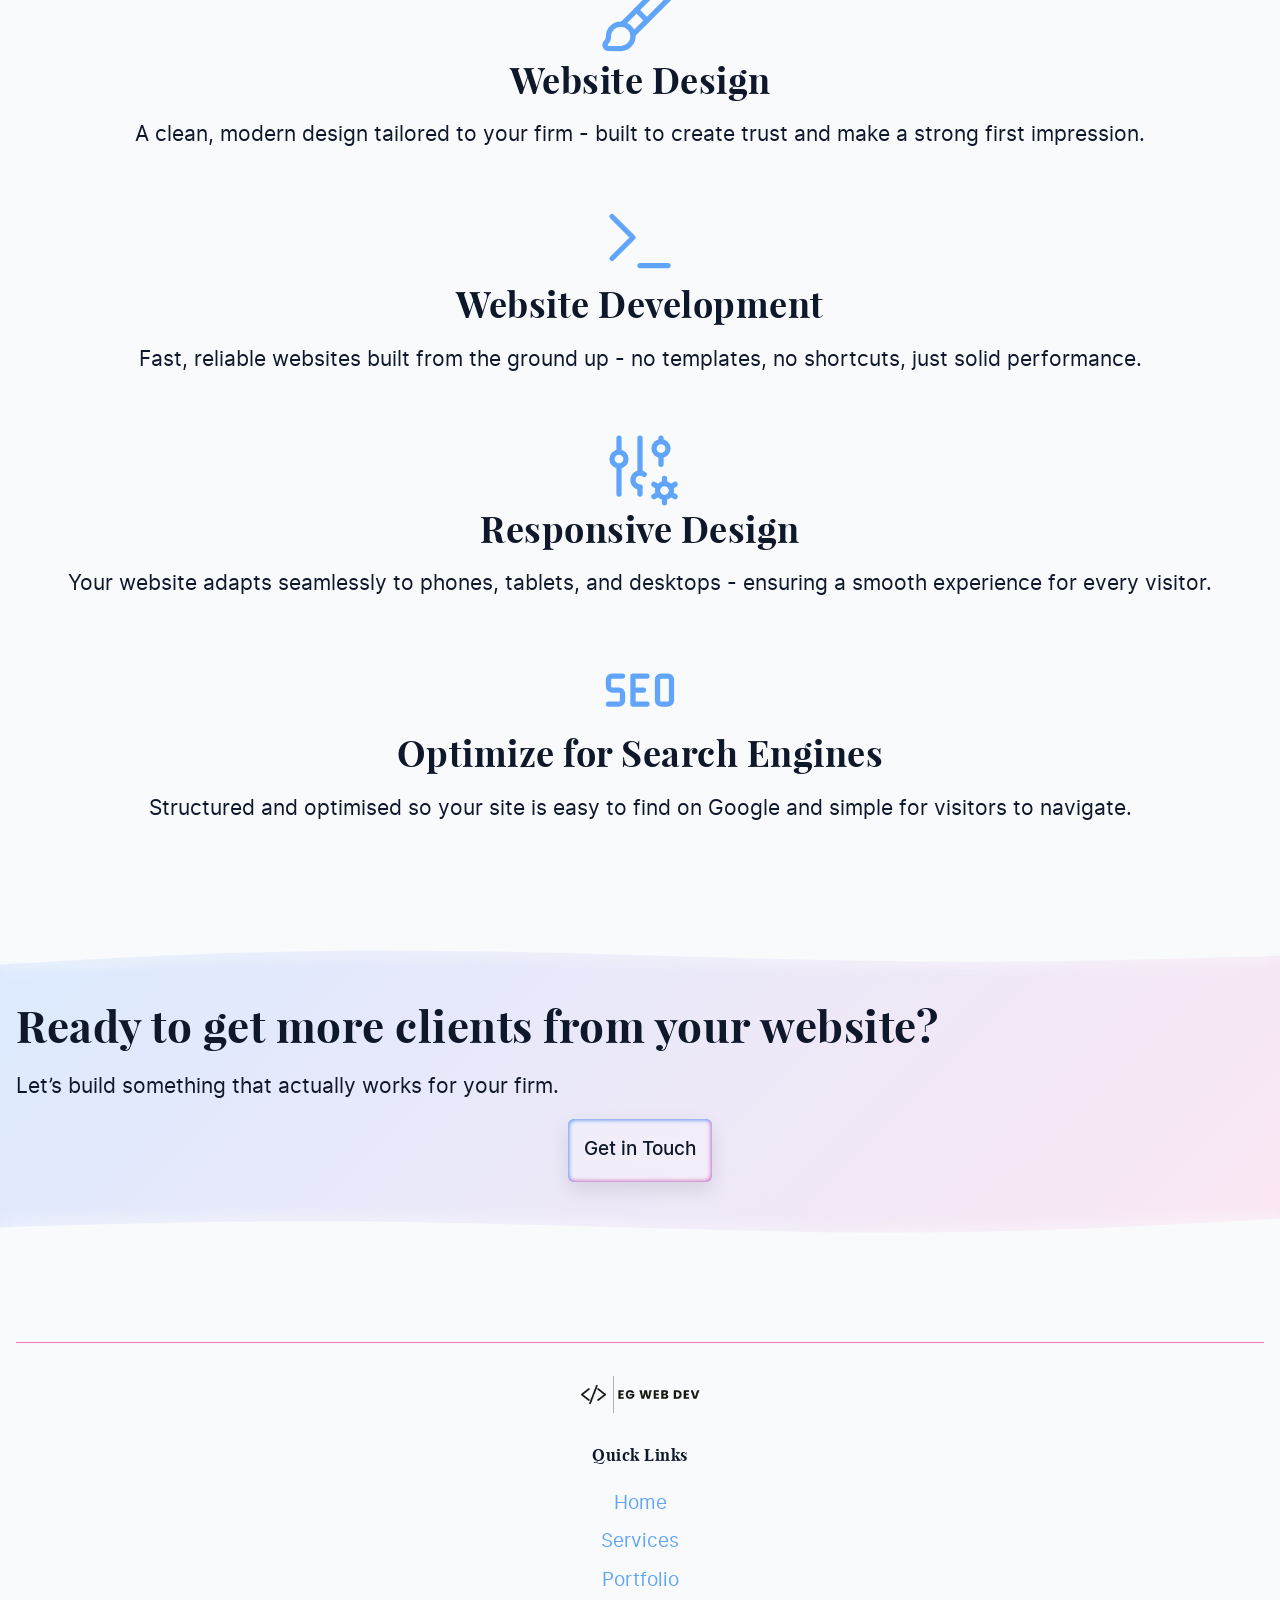
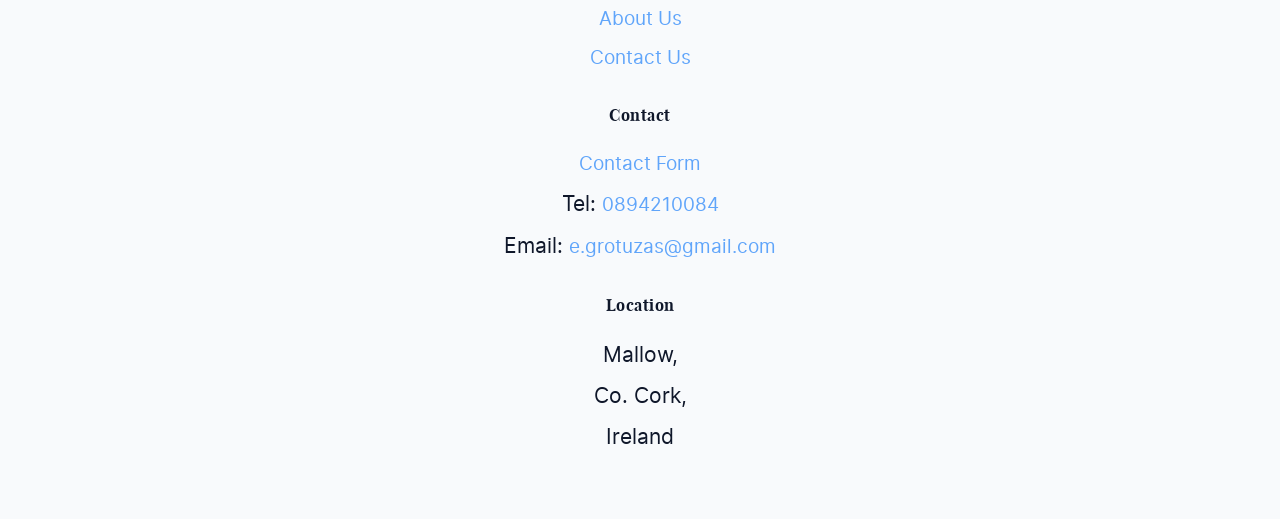
==== commit de1c7b3b: "Implement finished home page (mobile)" ====
--- a/index.html
+++ b/index.html
@@ -9,6 +9,7 @@
     <script src="scripts/nav.js" defer></script>
     <link rel="stylesheet" href="styles/base.css">
     <link rel="stylesheet" href="styles/layouts.css">
+    <link rel="stylesheet" href="styles/components.css">
     <link rel="stylesheet" href="styles/home.css">
 
 </head>
@@ -26,19 +27,21 @@
         <nav id="navMenu">
             <ul>
                 <li><a href="index.html">Home</a></li>
+                <li><a href="services.html">Services</a></li>
+                <li><a href="portfolio.html">Portfolio</a></li>
                 <li><a href="about.html">About</a></li>
                 <li><a href="contact.html">Contact</a></li>
             </ul>
         </nav>
     </header>
     <div class="overlay" id="overlay"></div>
-    <!-- Hero -->
+    <!-- Hero section -->
 
     <section class="hero-section flex container">
         <div class="hero-content">
             <h1>Modern Websites for Law Firms</h1>
             <p>Fast, modern websites designed for solicitors and small law firms in Ireland.</p>
-            <a href="#">Contact Us</a>
+            <a href="#" class="primary-btn">Contact Us</a>
         </div>
         <div class="mockup-stack">
 
@@ -70,7 +73,7 @@
         </div>
     </section>
 
-    <!-- Pain -->
+    <!-- Problem section -->
     <section class="pain-section container">
         <div class="pain-header">
             <span class="section-mark"></span>
@@ -89,37 +92,266 @@
                     </div>
                 </div>
             </div>
-            <div class="pain-point">
+            <div class="pain-card">
                 <h3>Slow Load Times</h3>
-                <div class="pain-point-content">
-                    <span></span>
-                    <div class="pain-point-text">
-                        <p class="pain-point-label">Every second counts.</p>
+                <div class="pain-card-content">
+                    <span></span>
+                    <div class="pain-card-text">
+                        <p class="pain-card-label">Every second counts.</p>
                         <p>If your site takes more than 3 seconds to load, visitors leave — and you never see them again.</p>
                     </div>
                 </div>
             </div>
-            <div class="pain-point">
+            <div class="pain-card">
                 <h3>Not Mobile-Friendly</h3>
-                <div class="pain-point-content">
-                    <span></span>
-                    <div class="pain-point-text">
-                        <p class="pain-point-label">Most clients browse on their phones.</p>
+                <div class="pain-card-content">
+                    <span></span>
+                    <div class="pain-card-text">
+                        <p class="pain-card-label">Most clients browse on their phones.</p>
                         <p>If your site isn’t optimized for mobile, you’re literally losing half your audience.</p>
                     </div>
                 </div>
             </div>
-            <div class="pain-point">
+            <div class="pain-card">
                 <h3>Hard-to-Find Information</h3>
-                <div class="pain-point-content">
-                    <span></span>
-                    <div class="pain-point-text">
-                        <p class="pain-point-label">Clients want clarity.</p>
+                <div class="pain-card-content">
+                    <span></span>
+                    <div class="pain-card-text">
+                        <p class="pain-card-label">Clients want clarity.</p>
                         <p>If your services, contact info, or office location are buried, they’ll pick another firm instead.</p>
                     </div>
                 </div>
             </div>
         </div>
     </section>
+
+    <!-- Solution section -->
+    <section class="solution-section container">
+        <div class="solution-header">
+            <span class="section-mark"></span>
+            <h2>Websites That Bring You Clients</h2>
+            <h4>Everything your law firm needs to build trust and convert visitors into enquiries.</h4>
+        </div>
+
+        <div class="solution-grid">
+            <p>Here’s how your website can start bringing in more clients instead of turning them away:</p>
+
+            <div class="solution-card">
+                <h3>Modern, Professional Design</h3>
+                <div class="solution-card-content">
+                    <span></span>
+                    <div class="solution-card-text">
+                        <p class="solution-card-label">Build instant trust.</p>
+                        <p>Your website reflects the quality of your legal services and reassures potential clients.</p>
+                    </div>
+                </div>
+            </div>
+
+            <div class="solution-card">
+                <h3>Fast Loading Speed</h3>
+                <div class="solution-card-content">
+                    <span></span>
+                    <div class="solution-card-text">
+                        <p class="solution-card-label">Keep visitors engaged.</p>
+                        <p>Pages load quickly so potential clients stay, explore, and take action.</p>
+                    </div>
+                </div>
+            </div>
+
+            <div class="solution-card">
+                <h3>Mobile-First Experience</h3>
+                <div class="solution-card-content">
+                    <span></span>
+                    <div class="solution-card-text">
+                        <p class="solution-card-label">Reach clients everywhere.</p>
+                        <p>Your site works perfectly on phones, where most people search for legal help.</p>
+                    </div>
+                </div>
+            </div>
+
+            <div class="solution-card">
+                <h3>Clear, Client-Focused Layout</h3>
+                <div class="solution-card-content">
+                    <span></span>
+                    <div class="solution-card-text">
+                        <p class="solution-card-label">Make it easy to take action.</p>
+                        <p>Visitors quickly find your services and contact details without frustration.</p>
+                    </div>
+                </div>
+            </div>
+        </div>
+    </section>
+
+    <!-- About-Me section-->
+    <section class="about-me-section container">
+        <div class="about-me-wrapper">
+            <span class="section-mark"></span>
+            <h2>About Me</h2>
+            <div class="about-me-img">
+                <img src="assets/images/profile-pic.png" alt="Profile Picture">
+            </div>
+            <div class="about-me-content">
+                <p>
+                    I design and build modern websites for small law firms.
+                </p>
+
+                <p>
+                    My focus is simple - create websites that look professional, load fast, and make it easy for potential clients to get in touch.
+                </p>
+
+                <p>
+                    I work directly with you from start to finish, keeping the process clear and efficient without unnecessary complexity.
+                </p>
+            </div>
+        </div>
+    </section>
+
+
+    <!-- Portfolio section-->
+    <section class="portfolio-intro container">
+        <div class="portfolio-visual">
+            <img src="assets/images/mockup.png" alt="Website mockup" />
+        </div>
+        <div class="portfolio-content">
+            <span class="section-mark"></span>
+            <h2>See What Your Website Could Look Like</h2>
+            <p>Modern, fast, and built to convert - designed specifically for professional service businesses.</p>
+            <a href="/portfolio" class="primary-btn">View My Portfolio</a>
+        </div>
+    </section>
+
+    <!-- Process section -->
+    <section class="process-section container">
+        <span class="section-mark"></span>
+        <h2>How I Work</h2>
+        <p>A simple, clear process designed to get your firm online quickly and professionally.</p>
+
+        <div class="process-steps">
+            <div class="process-step">
+                <svg xmlns="http://www.w3.org/2000/svg" fill="none" viewBox="0 0 24 24" stroke-width="1.5" stroke="currentColor" aria-hidden="true" data-slot="icon"><path stroke-linecap="round" stroke-linejoin="round" d="M20.25 8.511c.884.284 1.5 1.128 1.5 2.097v4.286c0 1.136-.847 2.1-1.98 2.193-.34.027-.68.052-1.02.072v3.091l-3-3c-1.354 0-2.694-.055-4.02-.163a2.115 2.115 0 0 1-.825-.242m9.345-8.334a2.126 2.126 0 0 0-.476-.095 48.64 48.64 0 0 0-8.048 0c-1.131.094-1.976 1.057-1.976 2.192v4.286c0 .837.46 1.58 1.155 1.951m9.345-8.334V6.637c0-1.621-1.152-3.026-2.76-3.235A48.455 48.455 0 0 0 11.25 3c-2.115 0-4.198.137-6.24.402-1.608.209-2.76 1.614-2.76 3.235v6.226c0 1.621 1.152 3.026 2.76 3.235.577.075 1.157.14 1.74.194V21l4.155-4.155"/></svg>
+                <h3>Consultation</h3>
+                <p>We discuss your firm, your goals, and what your website needs to achieve.</p>
+            </div>
+
+            <div class="process-step">
+                <svg xmlns="http://www.w3.org/2000/svg" viewBox="0 0 256 256" fill="currentColor"><path d="M128,80a48,48,0,1,0,48,48A48.05,48.05,0,0,0,128,80Zm0,80a32,32,0,1,1,32-32A32,32,0,0,1,128,160Zm88-29.84q.06-2.16,0-4.32l14.92-18.64a8,8,0,0,0,1.48-7.06,107.21,107.21,0,0,0-10.88-26.25,8,8,0,0,0-6-3.93l-23.72-2.64q-1.48-1.56-3-3L186,40.54a8,8,0,0,0-3.94-6,107.71,107.71,0,0,0-26.25-10.87,8,8,0,0,0-7.06,1.49L130.16,40Q128,40,125.84,40L107.2,25.11a8,8,0,0,0-7.06-1.48A107.6,107.6,0,0,0,73.89,34.51a8,8,0,0,0-3.93,6L67.32,64.27q-1.56,1.49-3,3L40.54,70a8,8,0,0,0-6,3.94,107.71,107.71,0,0,0-10.87,26.25,8,8,0,0,0,1.49,7.06L40,125.84Q40,128,40,130.16L25.11,148.8a8,8,0,0,0-1.48,7.06,107.21,107.21,0,0,0,10.88,26.25,8,8,0,0,0,6,3.93l23.72,2.64q1.49,1.56,3,3L70,215.46a8,8,0,0,0,3.94,6,107.71,107.71,0,0,0,26.25,10.87,8,8,0,0,0,7.06-1.49L125.84,216q2.16.06,4.32,0l18.64,14.92a8,8,0,0,0,7.06,1.48,107.21,107.21,0,0,0,26.25-10.88,8,8,0,0,0,3.93-6l2.64-23.72q1.56-1.48,3-3L215.46,186a8,8,0,0,0,6-3.94,107.71,107.71,0,0,0,10.87-26.25,8,8,0,0,0-1.49-7.06Zm-16.1-6.5a73.93,73.93,0,0,1,0,8.68,8,8,0,0,0,1.74,5.48l14.19,17.73a91.57,91.57,0,0,1-6.23,15L187,173.11a8,8,0,0,0-5.1,2.64,74.11,74.11,0,0,1-6.14,6.14,8,8,0,0,0-2.64,5.1l-2.51,22.58a91.32,91.32,0,0,1-15,6.23l-17.74-14.19a8,8,0,0,0-5-1.75h-.48a73.93,73.93,0,0,1-8.68,0,8,8,0,0,0-5.48,1.74L100.45,215.8a91.57,91.57,0,0,1-15-6.23L82.89,187a8,8,0,0,0-2.64-5.1,74.11,74.11,0,0,1-6.14-6.14,8,8,0,0,0-5.1-2.64L46.43,170.6a91.32,91.32,0,0,1-6.23-15l14.19-17.74a8,8,0,0,0,1.74-5.48,73.93,73.93,0,0,1,0-8.68,8,8,0,0,0-1.74-5.48L40.2,100.45a91.57,91.57,0,0,1,6.23-15L69,82.89a8,8,0,0,0,5.1-2.64,74.11,74.11,0,0,1,6.14-6.14A8,8,0,0,0,82.89,69L85.4,46.43a91.32,91.32,0,0,1,15-6.23l17.74,14.19a8,8,0,0,0,5.48,1.74,73.93,73.93,0,0,1,8.68,0,8,8,0,0,0,5.48-1.74L155.55,40.2a91.57,91.57,0,0,1,15,6.23L173.11,69a8,8,0,0,0,2.64,5.1,74.11,74.11,0,0,1,6.14,6.14,8,8,0,0,0,5.1,2.64l22.58,2.51a91.32,91.32,0,0,1,6.23,15l-14.19,17.74A8,8,0,0,0,199.87,123.66Z"/></svg>
+                <h3>Design & Build</h3>
+                <p>I design and develop a modern, fast website tailored to your firm.</p>
+            </div>
+
+            <div class="process-step">
+                <svg xmlns="http://www.w3.org/2000/svg" fill="none" viewBox="0 0 24 24" stroke-width="1.5" stroke="currentColor" aria-hidden="true" data-slot="icon"><path stroke-linecap="round" stroke-linejoin="round" d="M15.59 14.37a6 6 0 0 1-5.84 7.38v-4.8m5.84-2.58a14.98 14.98 0 0 0 6.16-12.12A14.98 14.98 0 0 0 9.631 8.41m5.96 5.96a14.926 14.926 0 0 1-5.841 2.58m-.119-8.54a6 6 0 0 0-7.381 5.84h4.8m2.581-5.84a14.927 14.927 0 0 0-2.58 5.84m2.699 2.7c-.103.021-.207.041-.311.06a15.09 15.09 0 0 1-2.448-2.448 14.9 14.9 0 0 1 .06-.312m-2.24 2.39a4.493 4.493 0 0 0-1.757 4.306 4.493 4.493 0 0 0 4.306-1.758M16.5 9a1.5 1.5 0 1 1-3 0 1.5 1.5 0 0 1 3 0Z"/></svg>
+                <h3>Launch</h3>
+                <p>Your website goes live, ready to attract and convert new clients.</p>
+            </div>
+        </div>
+    </section>
+
+    <!-- Services Section -->
+    <section class="services container">
+        <span class="section-mark"></span>
+        <h2>Services</h2>
+        <h4>Simple, effective services designed to help your website bring in more clients.</h4>
+        <div class="services-grid">
+            <div class="service-item">
+                <svg xmlns="http://www.w3.org/2000/svg" viewBox="0 0 24 24" fill="none" stroke="currentColor" stroke-width="1.5" stroke-linecap="round" stroke-linejoin="round" ><path d="m11 10 3 3" /><path d="M6.5 21A3.5 3.5 0 1 0 3 17.5a2.62 2.62 0 0 1-.708 1.792A1 1 0 0 0 3 21z" /><path d="M9.969 17.031 21.378 5.624a1 1 0 0 0-3.002-3.002L6.967 14.031" /></svg>
+                <h3>Website Design</h3>
+                <p>A clean, modern design tailored to your firm - built to create trust and make a strong first impression.</p>
+            </div>
+            <div class="service-item">
+                <svg xmlns="http://www.w3.org/2000/svg" viewBox="0 0 24 24" fill="none" stroke="currentColor" stroke-width="1.5" stroke-linecap="round" stroke-linejoin="round" ><path d="M12 19h8" /><path d="m4 17 6-6-6-6" /></svg>
+                <h3>Website Development</h3>
+                <p>Fast, reliable websites built from the ground up - no templates, no shortcuts, just solid performance.</p>
+            </div>
+            <div class="service-item">
+                <svg xmlns="http://www.w3.org/2000/svg" viewBox="0 0 24 24" fill="none" stroke="currentColor" stroke-width="1.5" stroke-linecap="round" stroke-linejoin="round" ><path d="M4 10a2 2 0 1 0 4 0a2 2 0 0 0 -4 0" /><path d="M6 4v4" /><path d="M6 12v8" /><path d="M13.199 14.399a2 2 0 1 0 -1.199 3.601" /><path d="M12 4v10" /><path d="M12 18v2" /><path d="M16 7a2 2 0 1 0 4 0a2 2 0 0 0 -4 0" /><path d="M18 4v1" /><path d="M18 9v2.5" /><path d="M19.001 19m-2 0a2 2 0 1 0 4 0a2 2 0 1 0 -4 0" /><path d="M19.001 15.5v1.5" /><path d="M19.001 21v1.5" /><path d="M22.032 17.25l-1.299 .75" /><path d="M17.27 20l-1.3 .75" /><path d="M15.97 17.25l1.3 .75" /><path d="M20.733 20l1.3 .75" /></svg>
+                <h3>Responsive Design</h3>
+                <p>Your website adapts seamlessly to phones, tablets, and desktops - ensuring a smooth experience for every visitor.</p>
+            </div>
+            <div class="service-item">
+                <svg xmlns="http://www.w3.org/2000/svg" viewBox="0 0 24 24" fill="none" stroke="currentColor" stroke-width="1.5" stroke-linecap="round" stroke-linejoin="round" ><path d="M7 8h-3a1 1 0 0 0 -1 1v2a1 1 0 0 0 1 1h2a1 1 0 0 1 1 1v2a1 1 0 0 1 -1 1h-3" /><path d="M14 16h-4v-8h4" /><path d="M11 12h2" /><path d="M17 8m0 1a1 1 0 0 1 1 -1h2a1 1 0 0 1 1 1v6a1 1 0 0 1 -1 1h-2a1 1 0 0 1 -1 -1z" /></svg>
+                <h3>Optimize for Search Engines</h3>
+                <p>Structured and optimised so your site is easy to find on Google and simple for visitors to navigate.</p>
+            </div>
+        </div>
+    </section>
+
+    <!-- Final CTA section-->
+    <section class="final-cta container">
+        <div class="section-separator top">
+            <svg xmlns="http://www.w3.org/2000/svg" preserveAspectRatio="none" viewBox="0 0 900 650">
+
+                <g style="filter: blur(10px);">
+                    <path 
+                        d="M0 520L37.5 516.7C75 513.3 150 506.7 225 507C300 507.3 375 514.7 450 521.3C525 528 600 534 675 530.5C750 527 825 514 862.5 507.5L900 501L900 650L0 650Z"
+                        fill="#F8FAFC"
+                        opacity="0.35"
+                    />
+                </g>
+
+                <path 
+                    d="M0 540L37.5 536.7C75 533.3 150 526.7 225 527C300 527.3 375 534.7 450 541.3C525 548 600 554 675 550.5C750 547 825 534 862.5 527.5L900 521L900 650L0 650Z"
+                    fill="#F8FAFC"
+                />
+            </svg>
+        </div>
+        <h2>Ready to get more clients from your website?</h2>
+        <p>Let’s build something that actually works for your firm.</p>
+        <a href="contact.html" class="primary-btn">Get in Touch</a>
+        <div class="section-separator">
+            <svg xmlns="http://www.w3.org/2000/svg" preserveAspectRatio="none" viewBox="0 0 900 650">
+
+                <!-- BACK LAYER (soft depth, extended to avoid blur cut) -->
+                <g style="filter: blur(10px);">
+                    <path 
+                        d="M0 520L37.5 516.7C75 513.3 150 506.7 225 507C300 507.3 375 514.7 450 521.3C525 528 600 534 675 530.5C750 527 825 514 862.5 507.5L900 501L900 650L0 650Z"
+                        fill="#F8FAFC"
+                        opacity="0.35"
+                    />
+                </g>
+
+                <!-- FRONT LAYER (clean edge) -->
+                <path 
+                    d="M0 540L37.5 536.7C75 533.3 150 526.7 225 527C300 527.3 375 534.7 450 541.3C525 548 600 554 675 550.5C750 547 825 534 862.5 527.5L900 521L900 650L0 650Z"
+                    fill="#F8FAFC"
+                />
+
+            </svg>        
+        </div>
+    </section>
+
+    <!-- Footer -->
+
+    <footer>
+        <div class="footer container">
+            <div class="footer-decor-line"></div>
+            <div class="footer-logo">
+                <a href="index.html"><img src="assets/logos/transpatent-logo.png" alt="Site Logo"></a>
+            </div>
+            <div class="footer-content">
+                <div class="footer-quick-links">
+                    <h4>Quick Links</h4>
+                    <a href="index.html">Home</a>
+                    <a href="services.html">Services</a>
+                    <a href="portfolio.html">Portfolio</a>
+                    <a href="about.html">About Us</a>
+                    <a href="contact.html">Contact Us</a>
+                </div>
+                <div class="footer-contact">
+                    <h4>Contact</h4>
+                    <a href="contact.html">Contact Form</a>
+                    <p>Tel: <a href="tel: 0894210084">0894210084</a></p>
+                    <p>Email: <a href="mailto: e.grotuzas@gmail.com">e.grotuzas@gmail.com</a></p>
+                </div>
+                <div class="footer-location">
+                    <h4>Location</h4>
+                    <p>Mallow,</p>
+                    <p>Co. Cork,</p>
+                    <p>Ireland</p>
+                </div>
+                
+            </div>
+        </div>
+    </footer>
 </body>
 </html>
--- a/styles/layouts.css
+++ b/styles/layouts.css
@@ -4,7 +4,7 @@
     width: 100%;
     background: transparent;
     backdrop-filter: none;
-    color: var(--color-accent-primary);
+    color: var(--color-text);
     padding: 1rem var(--container-padding);
 
     display: flex;
@@ -12,12 +12,14 @@
     align-items: center;
 
     position: fixed;
-    z-index: 100;
+    z-index: 9999;
+    
 }
 
 header.scrolled {
-    background: var(--color-glass-light);
+    
     backdrop-filter: blur(12px);
+    box-shadow: 0 1px 8px black;
 }
 
 /* Logo */
@@ -41,7 +43,7 @@
 
 /* LINKS */
 header a {
-    color: var(--color-accent-primary);
+    color: var(--color-text);
     font-weight: var(--font-weight-medium);
     text-decoration: none;
     transition: color var(--transition-medium);
@@ -58,7 +60,7 @@
 }
 
 #navMenu a.active {
-    color: var(--color-accent-secondary);
+    color: var(--color-accent-primary);
 }
 
 /* ---------------- HAMBURGER BUTTON ---------------- */
@@ -104,7 +106,7 @@
 .overlay {
     position: fixed;
     inset: 0;
-    background: rgba(255, 255, 255, 0.5);
+    background: rgba(255, 255, 255, 0.75);
 
     opacity: 0;
     visibility: hidden;
@@ -118,6 +120,57 @@
 .overlay.active {
     opacity: 1;
     visibility: visible;
+}
+
+
+/*------------------------------ FOOTER --------------------------------------*/
+
+.footer-decor-line {
+    height: 1px;
+    width: 100%;
+    background-color: var(--color-accent-secondary);
+    margin-bottom: 2rem;
+}
+
+
+.footer-logo img {
+    height: auto;
+    width: var(--logo-size);
+    margin: 2rem auto;
+}
+
+.footer-content {
+    display: flex;
+    flex-direction: column;
+    gap: 2rem;
+    align-items: center;
+    justify-content: center;
+    text-align: center;
+}
+
+.footer-quick-links,
+.footer-location,
+.footer-contact {
+    display: flex;
+    flex-direction: column;
+    gap: 0.5rem;
+}
+
+.footer-quick-links a,
+.footer-contact a {
+    text-decoration: none;
+    color: var(--color-accent-primary);
+    transition: color var(--transition-medium);
+}
+
+.footer-quick-links a:hover,
+.footer-contact a:hover {
+    color: var(--color-accent-secondary);
+}
+
+.footer-location p,
+.footer-contact p {
+    margin-bottom: 0;
 }
 
 /* ---------------- MOBILE MENU ---------------- */
@@ -156,7 +209,8 @@
         width: 75%;
         max-width: 300px;
 
-        background-color: var(--color-glass-medium);
+        background: var(--gradient-primary);
+        
 
         flex-direction: column;
         justify-content: center;
@@ -180,6 +234,15 @@
         flex-direction: column;
         gap: 1.5rem;
         text-align: center;
+    }
+
+    header nav ul > li:not(:last-child)::after {
+        content: "";
+        display: block;
+        height: 1px;
+        width: 150px;
+        margin: 1rem 0 0 0;
+        background-color: var(--color-accent-secondary);
     }
 
     .no-scroll {
--- a/styles/components.css
+++ b/styles/components.css
@@ -0,0 +1,24 @@
+/* ---------------------- BUTTONS ---------------------------------- */
+
+.primary-btn{
+    text-decoration: none;
+    color: var(--color-text);
+    padding: 1rem;
+    font-weight: 500;
+    border-radius: var(--radius);
+
+    background: rgba(255,255,255,0.25);
+    backdrop-filter: blur(12px);
+
+    box-shadow:
+        0 8px 20px rgba(0, 0, 0, 0.1),
+        inset 1px 1px 4px var(--color-accent-primary),
+        inset -1px -1px 4px var(--color-accent-secondary);
+
+    transition: var(--transition-medium);
+}
+
+.primary-btn:hover {
+    color: var(--color-accent-primary);
+    transform: translateY(-2px); /* 👈 smoother than padding jump */
+}
--- a/styles/home.css
+++ b/styles/home.css
@@ -351,4 +351,53 @@
     padding-top: 2rem;
     max-width: 280px;
     text-align: left;
+}
+
+/* ------------------------- SERVICES SECTION ------------------------------*/
+
+.services h4 {
+    color: var(--color-text-muted);
+}
+
+.services-grid {
+    display: flex;
+    flex-direction: column;
+    gap: 2rem;
+}
+
+.service-item {
+    display: flex;
+    flex-direction: column;
+    align-items: center;
+}
+
+.service-item svg {
+    height: var(--icon-size);
+    width: var(--icon-size);
+    color: var(--color-accent-primary);
+}
+
+/* -------------------- FINAL CTA SECTION ----------------------------------*/
+
+.final-cta {
+    position: relative;
+    display: flex;
+    flex-direction: column;
+    background: var(--gradient-primary);
+    padding-top: 6rem;   /* 👈 space for top wave */
+    padding-bottom: 6rem;
+}
+
+.final-cta a {
+    align-items: center;
+    margin: 0 auto;
+}
+
+.section-separator.top {
+    top: 0;
+    bottom: auto;
+}
+
+.section-separator.top svg {
+    transform: rotate(180deg);
 }
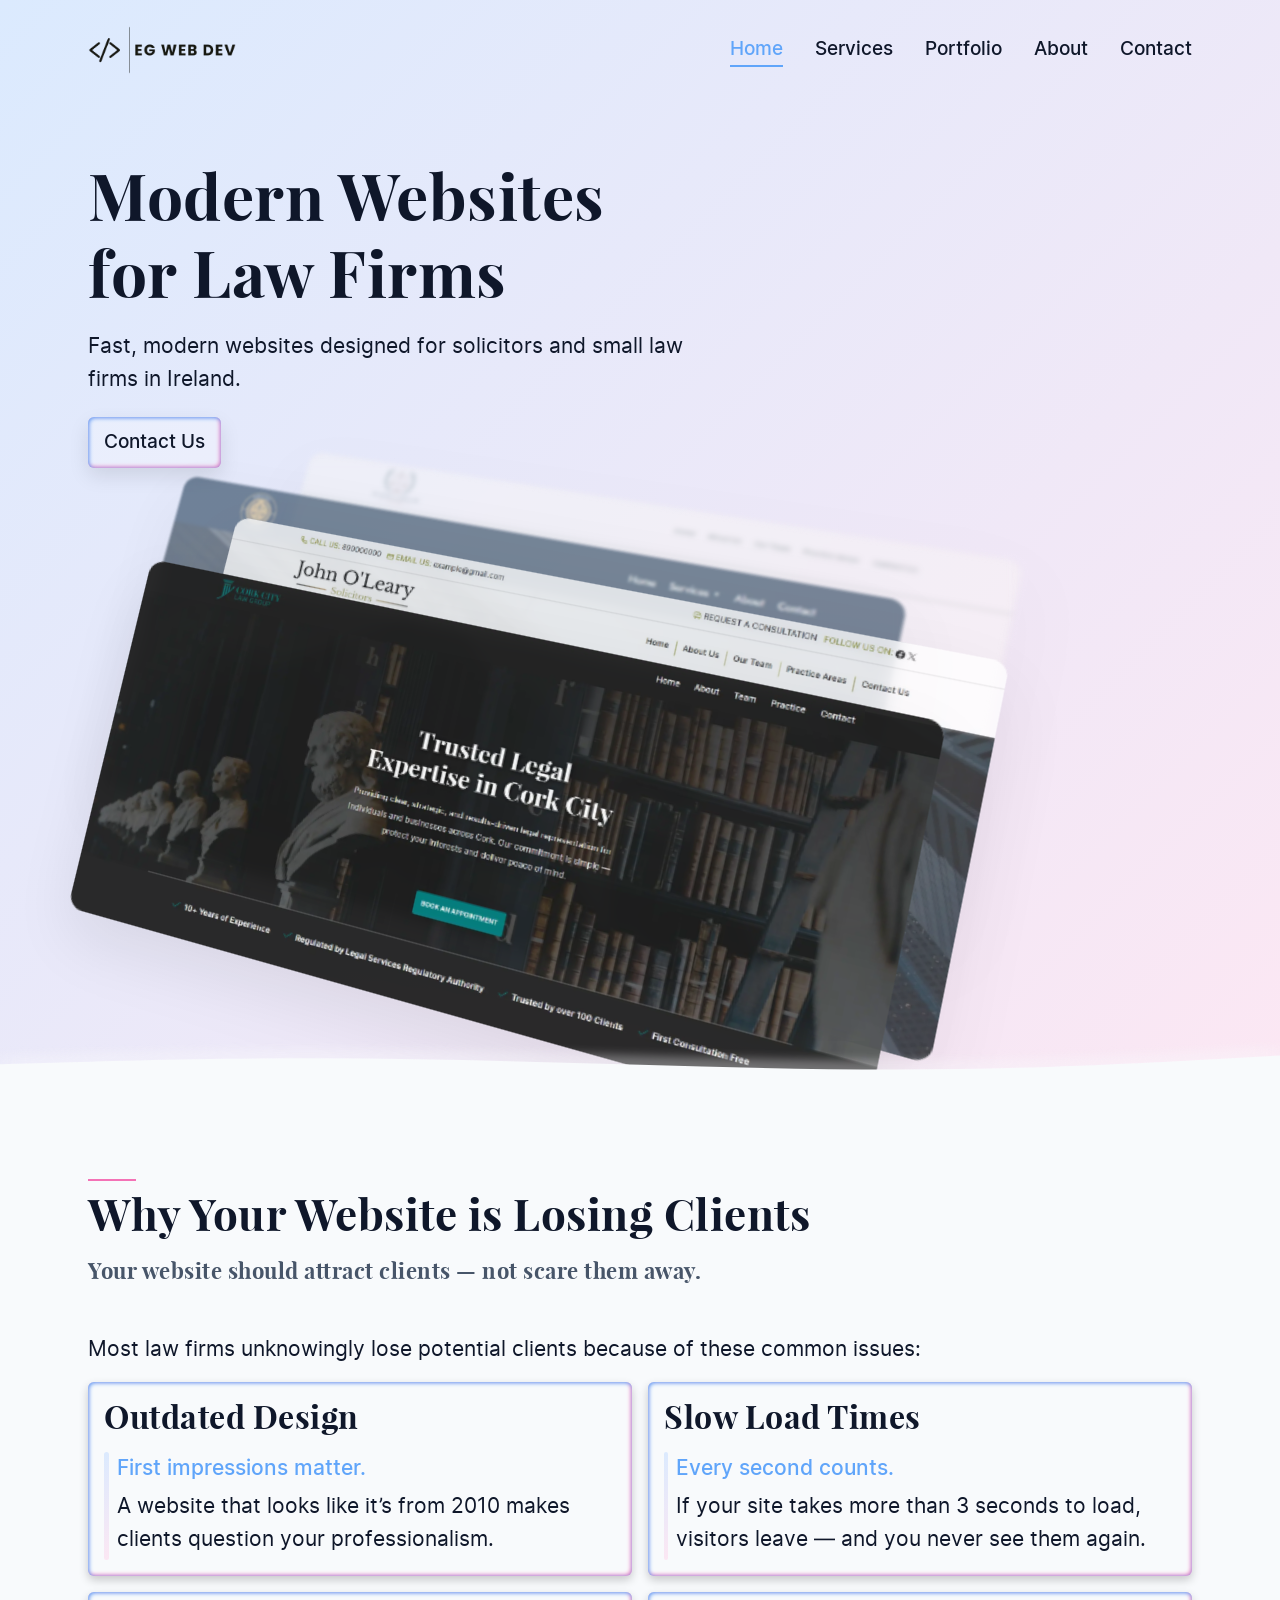
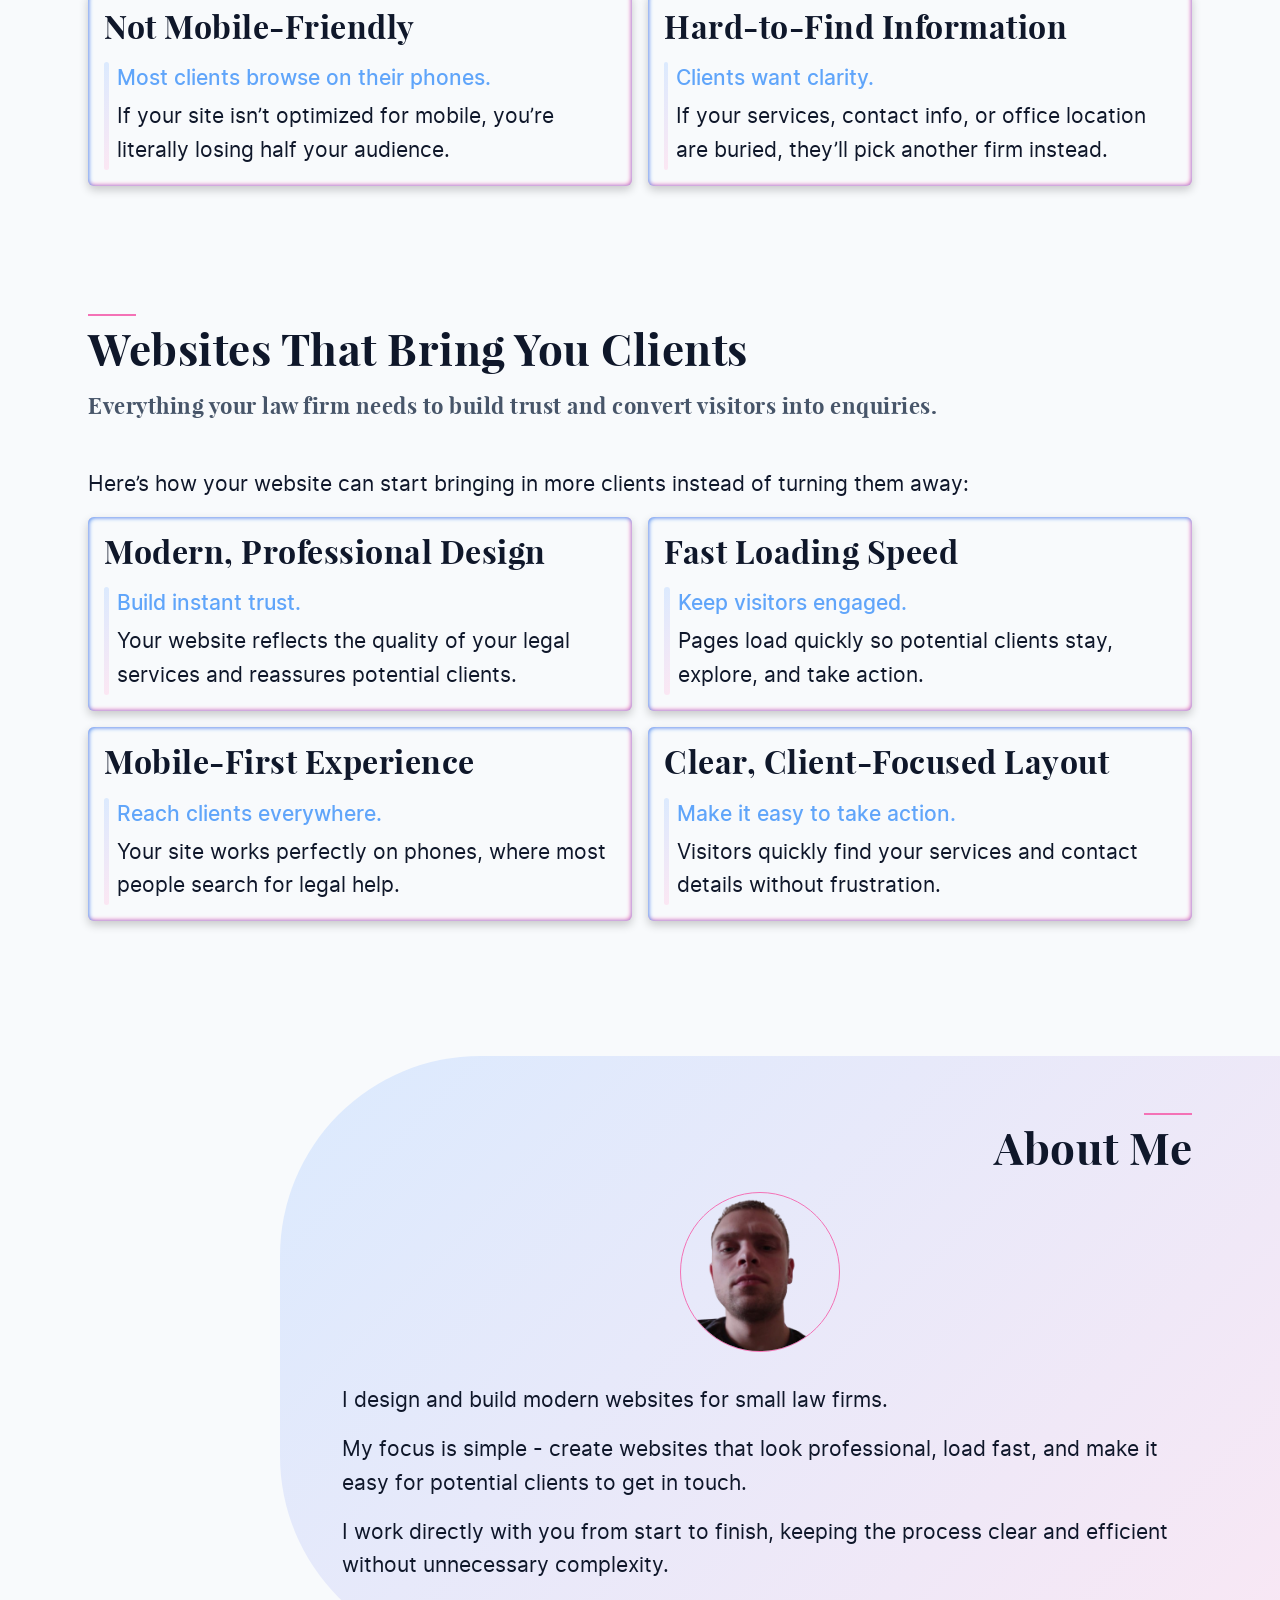
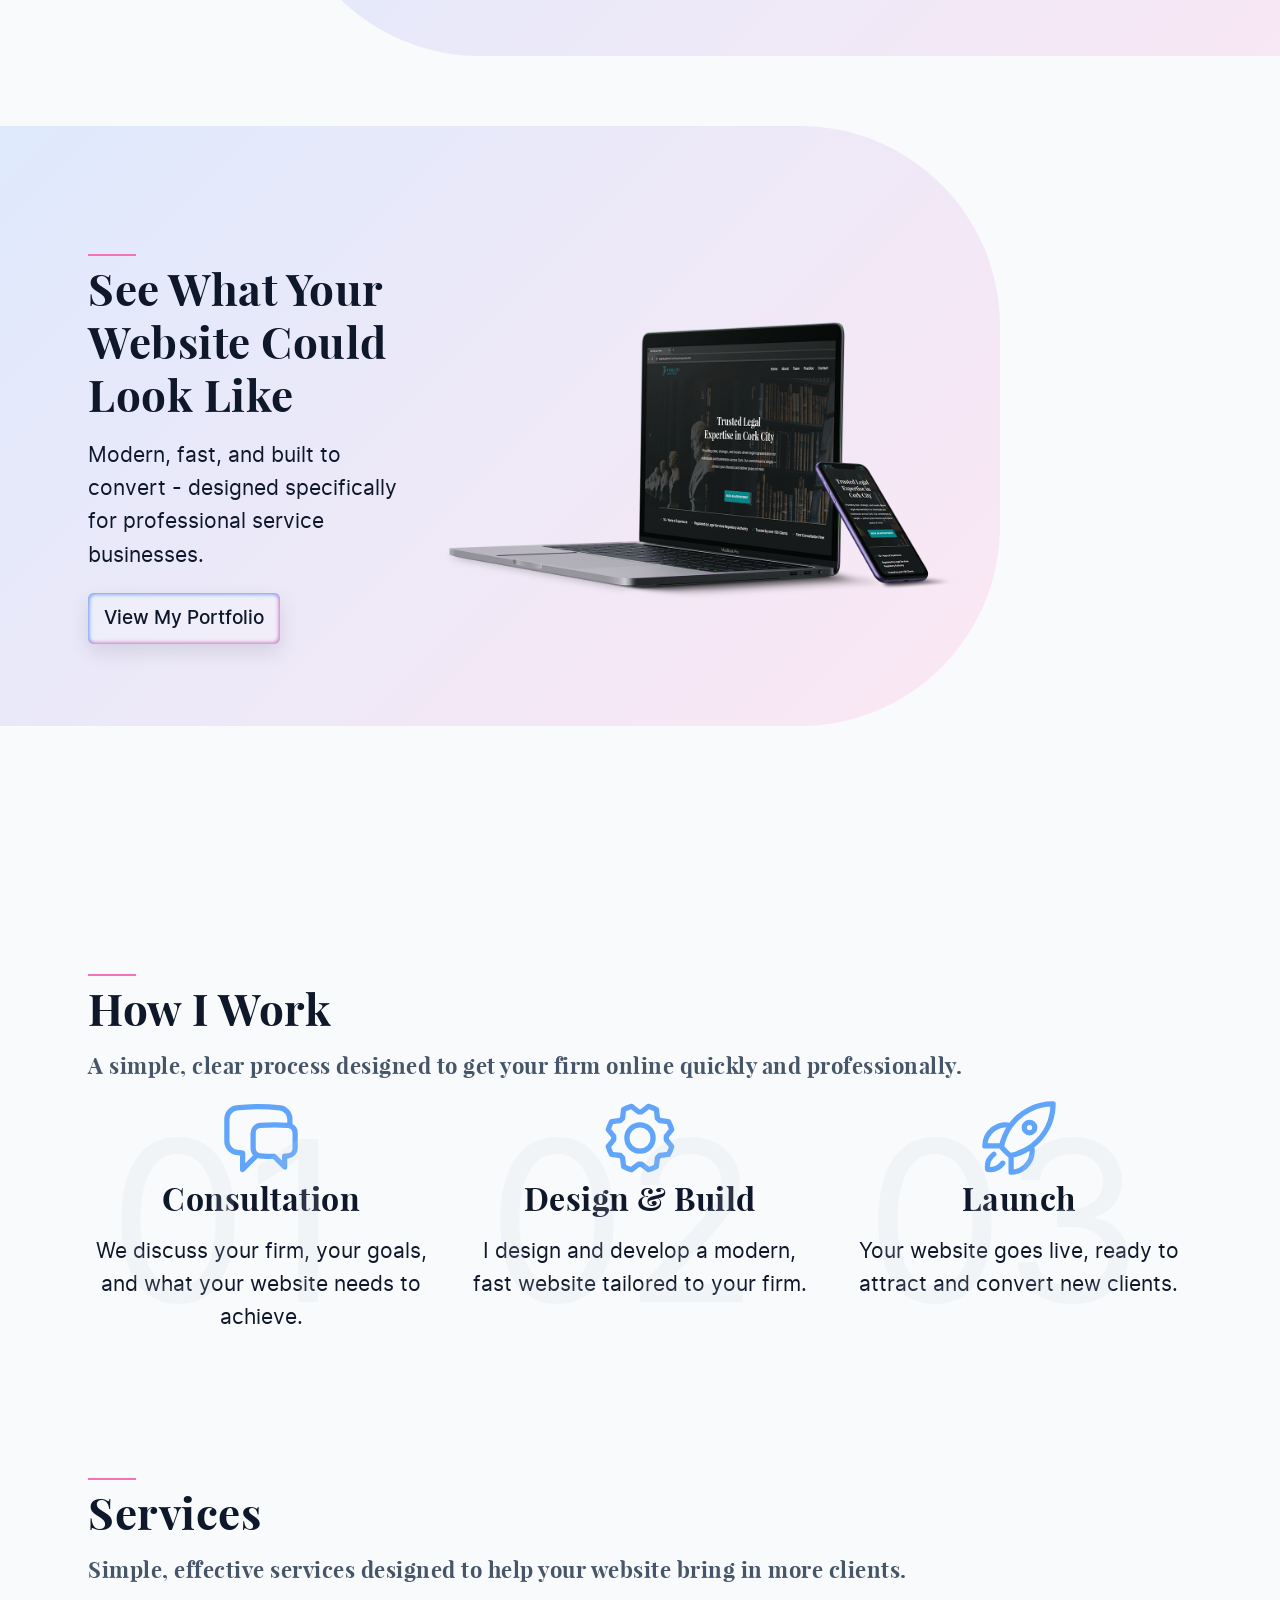
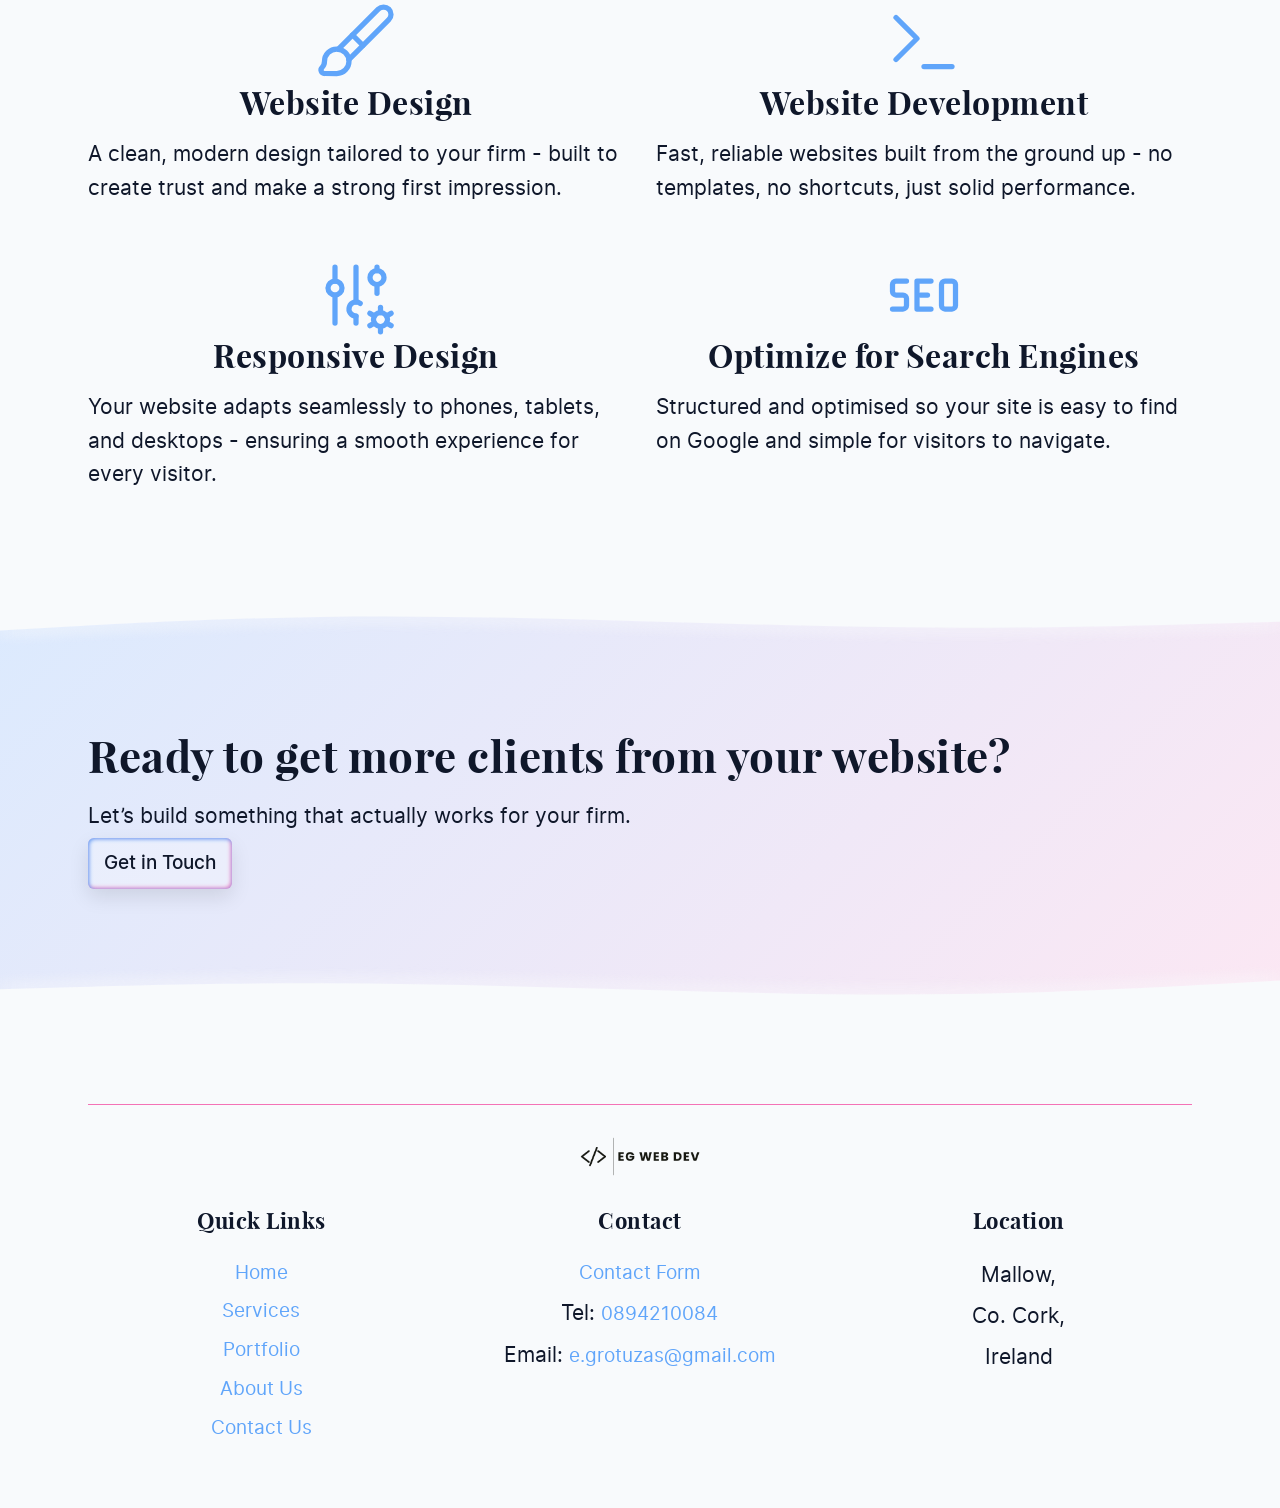
==== commit 43d66b0b: "Implement finished, responsive home page" ====
--- a/index.html
+++ b/index.html
@@ -15,341 +15,365 @@
 </head>
 <body>
     <!-- Navigation -->
-    <header>
-        <a href="#"><img src="assets/logos/transpatent-logo.png" alt="Logo"></a>
-
-        <button class="nav-toggle" id="navToggle">
-            <span></span>
-            <span></span>
-            <span></span>
-        </button>
-
-        <nav id="navMenu">
-            <ul>
-                <li><a href="index.html">Home</a></li>
-                <li><a href="services.html">Services</a></li>
-                <li><a href="portfolio.html">Portfolio</a></li>
-                <li><a href="about.html">About</a></li>
-                <li><a href="contact.html">Contact</a></li>
-            </ul>
-        </nav>
+    <header class="section">
+        <div class="container">
+            <a href="#"><img src="assets/logos/transpatent-logo.png" alt="Logo"></a>
+
+            <button class="nav-toggle" id="navToggle">
+                <span></span>
+                <span></span>
+                <span></span>
+            </button>
+
+            <nav id="navMenu">
+                <ul>
+                    <li><a href="index.html">Home</a></li>
+                    <li><a href="services.html">Services</a></li>
+                    <li><a href="portfolio.html">Portfolio</a></li>
+                    <li><a href="about.html">About</a></li>
+                    <li><a href="contact.html">Contact</a></li>
+                </ul>
+            </nav>
+        </div>
     </header>
     <div class="overlay" id="overlay"></div>
     <!-- Hero section -->
 
-    <section class="hero-section flex container">
-        <div class="hero-content">
-            <h1>Modern Websites for Law Firms</h1>
-            <p>Fast, modern websites designed for solicitors and small law firms in Ireland.</p>
-            <a href="#" class="primary-btn">Contact Us</a>
-        </div>
-        <div class="mockup-stack">
-
-            <div class="mockup card-1"><img src="assets/images/co-site.webp" alt=""></div>
-            <div class="mockup card-2"><img src="assets/images/jo-site.webp" alt=""></div>
-            <div class="mockup card-3"><img src="assets/images/dub-site.webp" alt=""></div>
-            <div class="mockup card-4"><img src="assets/images/ws-site.webp" alt=""></div>
-
-        </div>
-        <div class="section-separator">
-            <svg xmlns="http://www.w3.org/2000/svg" preserveAspectRatio="none" viewBox="0 0 900 650">
-
-                <!-- BACK LAYER (soft depth, extended to avoid blur cut) -->
-                <g style="filter: blur(10px);">
+    <section class="hero-section section flex">
+        <div class="container">
+            <div class="hero-content">
+                <h1>Modern Websites for Law Firms</h1>
+                <p>Fast, modern websites designed for solicitors and small law firms in Ireland.</p>
+                <a href="#" class="primary-btn">Contact Us</a>
+            </div>
+            <div class="mockup-stack">
+
+                <div class="mockup card-1"><img src="assets/images/co-site.webp" alt=""></div>
+                <div class="mockup card-2"><img src="assets/images/jo-site.webp" alt=""></div>
+                <div class="mockup card-3"><img src="assets/images/dub-site.webp" alt=""></div>
+                <div class="mockup card-4"><img src="assets/images/ws-site.webp" alt=""></div>
+
+            </div>
+            <div class="section-separator">
+                <svg xmlns="http://www.w3.org/2000/svg" preserveAspectRatio="none" viewBox="0 0 900 650">
+
+                    <!-- BACK LAYER (soft depth, extended to avoid blur cut) -->
+                    <g style="filter: blur(10px);">
+                        <path 
+                            d="M0 520L37.5 516.7C75 513.3 150 506.7 225 507C300 507.3 375 514.7 450 521.3C525 528 600 534 675 530.5C750 527 825 514 862.5 507.5L900 501L900 650L0 650Z"
+                            fill="#F8FAFC"
+                            opacity="0.35"
+                        />
+                    </g>
+
+                    <!-- FRONT LAYER (clean edge) -->
                     <path 
-                        d="M0 520L37.5 516.7C75 513.3 150 506.7 225 507C300 507.3 375 514.7 450 521.3C525 528 600 534 675 530.5C750 527 825 514 862.5 507.5L900 501L900 650L0 650Z"
+                        d="M0 540L37.5 536.7C75 533.3 150 526.7 225 527C300 527.3 375 534.7 450 541.3C525 548 600 554 675 550.5C750 547 825 534 862.5 527.5L900 521L900 650L0 650Z"
                         fill="#F8FAFC"
-                        opacity="0.35"
                     />
-                </g>
-
-                <!-- FRONT LAYER (clean edge) -->
-                <path 
-                    d="M0 540L37.5 536.7C75 533.3 150 526.7 225 527C300 527.3 375 534.7 450 541.3C525 548 600 554 675 550.5C750 547 825 534 862.5 527.5L900 521L900 650L0 650Z"
-                    fill="#F8FAFC"
-                />
-
-            </svg>        
+
+                </svg>        
+            </div>
         </div>
     </section>
 
     <!-- Problem section -->
-    <section class="pain-section container">
-        <div class="pain-header">
+    <section class="pain-section section">
+        <div class="container">
+            <div class="pain-header">
+                <span class="section-mark"></span>
+                <h2>Why Your Website is Losing Clients</h2>
+                <h4>Your website should attract clients — not scare them away.</h4>
+            </div>
+
+            <p>Most law firms unknowingly lose potential clients because of these common issues:</p>
+
+            <div class="pain-grid">
+                
+                <div class="pain-card">
+                    <h3>Outdated Design</h3>
+                    <div class="pain-card-content">
+                        <span></span>
+                        <div class="pain-card-text">
+                            <p class="pain-card-label">First impressions matter.</p>
+                            <p>A website that looks like it’s from 2010 makes clients question your professionalism.</p>
+                        </div>
+                    </div>
+                </div>
+                <div class="pain-card">
+                    <h3>Slow Load Times</h3>
+                    <div class="pain-card-content">
+                        <span></span>
+                        <div class="pain-card-text">
+                            <p class="pain-card-label">Every second counts.</p>
+                            <p>If your site takes more than 3 seconds to load, visitors leave — and you never see them again.</p>
+                        </div>
+                    </div>
+                </div>
+                <div class="pain-card">
+                    <h3>Not Mobile-Friendly</h3>
+                    <div class="pain-card-content">
+                        <span></span>
+                        <div class="pain-card-text">
+                            <p class="pain-card-label">Most clients browse on their phones.</p>
+                            <p>If your site isn’t optimized for mobile, you’re literally losing half your audience.</p>
+                        </div>
+                    </div>
+                </div>
+                <div class="pain-card">
+                    <h3>Hard-to-Find Information</h3>
+                    <div class="pain-card-content">
+                        <span></span>
+                        <div class="pain-card-text">
+                            <p class="pain-card-label">Clients want clarity.</p>
+                            <p>If your services, contact info, or office location are buried, they’ll pick another firm instead.</p>
+                        </div>
+                    </div>
+                </div>
+            </div>
+        </div>
+    </section>
+
+    <!-- Solution section -->
+    <section class="solution-section section">
+        <div class="container">
+            <div class="solution-header">
+                <span class="section-mark"></span>
+                <h2>Websites That Bring You Clients</h2>
+                <h4>Everything your law firm needs to build trust and convert visitors into enquiries.</h4>
+            </div>
+
+            <p>Here’s how your website can start bringing in more clients instead of turning them away:</p>
+
+            <div class="solution-grid">
+
+                <div class="solution-card">
+                    <h3>Modern, Professional Design</h3>
+                    <div class="solution-card-content">
+                        <span></span>
+                        <div class="solution-card-text">
+                            <p class="solution-card-label">Build instant trust.</p>
+                            <p>Your website reflects the quality of your legal services and reassures potential clients.</p>
+                        </div>
+                    </div>
+                </div>
+
+                <div class="solution-card">
+                    <h3>Fast Loading Speed</h3>
+                    <div class="solution-card-content">
+                        <span></span>
+                        <div class="solution-card-text">
+                            <p class="solution-card-label">Keep visitors engaged.</p>
+                            <p>Pages load quickly so potential clients stay, explore, and take action.</p>
+                        </div>
+                    </div>
+                </div>
+
+                <div class="solution-card">
+                    <h3>Mobile-First Experience</h3>
+                    <div class="solution-card-content">
+                        <span></span>
+                        <div class="solution-card-text">
+                            <p class="solution-card-label">Reach clients everywhere.</p>
+                            <p>Your site works perfectly on phones, where most people search for legal help.</p>
+                        </div>
+                    </div>
+                </div>
+
+                <div class="solution-card">
+                    <h3>Clear, Client-Focused Layout</h3>
+                    <div class="solution-card-content">
+                        <span></span>
+                        <div class="solution-card-text">
+                            <p class="solution-card-label">Make it easy to take action.</p>
+                            <p>Visitors quickly find your services and contact details without frustration.</p>
+                        </div>
+                    </div>
+                </div>
+            </div>
+        </div>
+    </section>
+
+    <!-- About-Me section-->
+    <section class="about-me-section section">
+        <div class="container">
+            <div class="about-me-wrapper">
+                <span class="section-mark"></span>
+                <h2>About Me</h2>
+                <div class="about-me-img">
+                    <img src="assets/images/profile-pic.png" alt="Profile Picture">
+                </div>
+                <div class="about-me-content">
+                    <p>
+                        I design and build modern websites for small law firms.
+                    </p>
+
+                    <p>
+                        My focus is simple - create websites that look professional, load fast, and make it easy for potential clients to get in touch.
+                    </p>
+
+                    <p>
+                        I work directly with you from start to finish, keeping the process clear and efficient without unnecessary complexity.
+                    </p>
+                </div>
+            </div>
+        </div>
+    </section>
+
+
+    <!-- Portfolio section-->
+    <section class="portfolio-intro section">
+        <div class="container">
+            <div class="portfolio-visual">
+                <img src="assets/images/mockup.png" alt="Website mockup" />
+            </div>
+            <div class="portfolio-content">
+                <span class="section-mark"></span>
+                <h2>See What Your Website Could Look Like</h2>
+                <p>Modern, fast, and built to convert - designed specifically for professional service businesses.</p>
+                <a href="/portfolio" class="primary-btn">View My Portfolio</a>
+            </div>
+        </div>
+    </section>
+
+    <!-- Process section -->
+    <section class="process-section section">
+        <div class="container">
             <span class="section-mark"></span>
-            <h2>Why Your Website is Losing Clients</h2>
-            <h4>Your website should attract clients — not scare them away.</h4>
-        </div>
-        <div class="pain-grid">
-            <p>Most law firms unknowingly lose potential clients because of these common issues:</p>
-            <div class="pain-card">
-                <h3>Outdated Design</h3>
-                <div class="pain-card-content">
-                    <span></span>
-                    <div class="pain-card-text">
-                        <p class="pain-card-label">First impressions matter.</p>
-                        <p>A website that looks like it’s from 2010 makes clients question your professionalism.</p>
-                    </div>
-                </div>
-            </div>
-            <div class="pain-card">
-                <h3>Slow Load Times</h3>
-                <div class="pain-card-content">
-                    <span></span>
-                    <div class="pain-card-text">
-                        <p class="pain-card-label">Every second counts.</p>
-                        <p>If your site takes more than 3 seconds to load, visitors leave — and you never see them again.</p>
-                    </div>
-                </div>
-            </div>
-            <div class="pain-card">
-                <h3>Not Mobile-Friendly</h3>
-                <div class="pain-card-content">
-                    <span></span>
-                    <div class="pain-card-text">
-                        <p class="pain-card-label">Most clients browse on their phones.</p>
-                        <p>If your site isn’t optimized for mobile, you’re literally losing half your audience.</p>
-                    </div>
-                </div>
-            </div>
-            <div class="pain-card">
-                <h3>Hard-to-Find Information</h3>
-                <div class="pain-card-content">
-                    <span></span>
-                    <div class="pain-card-text">
-                        <p class="pain-card-label">Clients want clarity.</p>
-                        <p>If your services, contact info, or office location are buried, they’ll pick another firm instead.</p>
-                    </div>
-                </div>
-            </div>
-        </div>
-    </section>
-
-    <!-- Solution section -->
-    <section class="solution-section container">
-        <div class="solution-header">
+            <h2>How I Work</h2>
+            <h4>A simple, clear process designed to get your firm online quickly and professionally.</h4>
+
+            <div class="process-steps">
+                <div class="process-step">
+                    <svg xmlns="http://www.w3.org/2000/svg" fill="none" viewBox="0 0 24 24" stroke-width="1.5" stroke="currentColor" aria-hidden="true" data-slot="icon"><path stroke-linecap="round" stroke-linejoin="round" d="M20.25 8.511c.884.284 1.5 1.128 1.5 2.097v4.286c0 1.136-.847 2.1-1.98 2.193-.34.027-.68.052-1.02.072v3.091l-3-3c-1.354 0-2.694-.055-4.02-.163a2.115 2.115 0 0 1-.825-.242m9.345-8.334a2.126 2.126 0 0 0-.476-.095 48.64 48.64 0 0 0-8.048 0c-1.131.094-1.976 1.057-1.976 2.192v4.286c0 .837.46 1.58 1.155 1.951m9.345-8.334V6.637c0-1.621-1.152-3.026-2.76-3.235A48.455 48.455 0 0 0 11.25 3c-2.115 0-4.198.137-6.24.402-1.608.209-2.76 1.614-2.76 3.235v6.226c0 1.621 1.152 3.026 2.76 3.235.577.075 1.157.14 1.74.194V21l4.155-4.155"/></svg>
+                    <h3>Consultation</h3>
+                    <p>We discuss your firm, your goals, and what your website needs to achieve.</p>
+                </div>
+
+                <div class="process-step">
+                    <svg xmlns="http://www.w3.org/2000/svg" viewBox="0 0 256 256" fill="currentColor"><path d="M128,80a48,48,0,1,0,48,48A48.05,48.05,0,0,0,128,80Zm0,80a32,32,0,1,1,32-32A32,32,0,0,1,128,160Zm88-29.84q.06-2.16,0-4.32l14.92-18.64a8,8,0,0,0,1.48-7.06,107.21,107.21,0,0,0-10.88-26.25,8,8,0,0,0-6-3.93l-23.72-2.64q-1.48-1.56-3-3L186,40.54a8,8,0,0,0-3.94-6,107.71,107.71,0,0,0-26.25-10.87,8,8,0,0,0-7.06,1.49L130.16,40Q128,40,125.84,40L107.2,25.11a8,8,0,0,0-7.06-1.48A107.6,107.6,0,0,0,73.89,34.51a8,8,0,0,0-3.93,6L67.32,64.27q-1.56,1.49-3,3L40.54,70a8,8,0,0,0-6,3.94,107.71,107.71,0,0,0-10.87,26.25,8,8,0,0,0,1.49,7.06L40,125.84Q40,128,40,130.16L25.11,148.8a8,8,0,0,0-1.48,7.06,107.21,107.21,0,0,0,10.88,26.25,8,8,0,0,0,6,3.93l23.72,2.64q1.49,1.56,3,3L70,215.46a8,8,0,0,0,3.94,6,107.71,107.71,0,0,0,26.25,10.87,8,8,0,0,0,7.06-1.49L125.84,216q2.16.06,4.32,0l18.64,14.92a8,8,0,0,0,7.06,1.48,107.21,107.21,0,0,0,26.25-10.88,8,8,0,0,0,3.93-6l2.64-23.72q1.56-1.48,3-3L215.46,186a8,8,0,0,0,6-3.94,107.71,107.71,0,0,0,10.87-26.25,8,8,0,0,0-1.49-7.06Zm-16.1-6.5a73.93,73.93,0,0,1,0,8.68,8,8,0,0,0,1.74,5.48l14.19,17.73a91.57,91.57,0,0,1-6.23,15L187,173.11a8,8,0,0,0-5.1,2.64,74.11,74.11,0,0,1-6.14,6.14,8,8,0,0,0-2.64,5.1l-2.51,22.58a91.32,91.32,0,0,1-15,6.23l-17.74-14.19a8,8,0,0,0-5-1.75h-.48a73.93,73.93,0,0,1-8.68,0,8,8,0,0,0-5.48,1.74L100.45,215.8a91.57,91.57,0,0,1-15-6.23L82.89,187a8,8,0,0,0-2.64-5.1,74.11,74.11,0,0,1-6.14-6.14,8,8,0,0,0-5.1-2.64L46.43,170.6a91.32,91.32,0,0,1-6.23-15l14.19-17.74a8,8,0,0,0,1.74-5.48,73.93,73.93,0,0,1,0-8.68,8,8,0,0,0-1.74-5.48L40.2,100.45a91.57,91.57,0,0,1,6.23-15L69,82.89a8,8,0,0,0,5.1-2.64,74.11,74.11,0,0,1,6.14-6.14A8,8,0,0,0,82.89,69L85.4,46.43a91.32,91.32,0,0,1,15-6.23l17.74,14.19a8,8,0,0,0,5.48,1.74,73.93,73.93,0,0,1,8.68,0,8,8,0,0,0,5.48-1.74L155.55,40.2a91.57,91.57,0,0,1,15,6.23L173.11,69a8,8,0,0,0,2.64,5.1,74.11,74.11,0,0,1,6.14,6.14,8,8,0,0,0,5.1,2.64l22.58,2.51a91.32,91.32,0,0,1,6.23,15l-14.19,17.74A8,8,0,0,0,199.87,123.66Z"/></svg>
+                    <h3>Design & Build</h3>
+                    <p>I design and develop a modern, fast website tailored to your firm.</p>
+                </div>
+
+                <div class="process-step">
+                    <svg xmlns="http://www.w3.org/2000/svg" fill="none" viewBox="0 0 24 24" stroke-width="1.5" stroke="currentColor" aria-hidden="true" data-slot="icon"><path stroke-linecap="round" stroke-linejoin="round" d="M15.59 14.37a6 6 0 0 1-5.84 7.38v-4.8m5.84-2.58a14.98 14.98 0 0 0 6.16-12.12A14.98 14.98 0 0 0 9.631 8.41m5.96 5.96a14.926 14.926 0 0 1-5.841 2.58m-.119-8.54a6 6 0 0 0-7.381 5.84h4.8m2.581-5.84a14.927 14.927 0 0 0-2.58 5.84m2.699 2.7c-.103.021-.207.041-.311.06a15.09 15.09 0 0 1-2.448-2.448 14.9 14.9 0 0 1 .06-.312m-2.24 2.39a4.493 4.493 0 0 0-1.757 4.306 4.493 4.493 0 0 0 4.306-1.758M16.5 9a1.5 1.5 0 1 1-3 0 1.5 1.5 0 0 1 3 0Z"/></svg>
+                    <h3>Launch</h3>
+                    <p>Your website goes live, ready to attract and convert new clients.</p>
+                </div>
+            </div>
+        </div>
+    </section>
+
+    <!-- Services Section -->
+    <section class="services section">
+        <div class="container">
             <span class="section-mark"></span>
-            <h2>Websites That Bring You Clients</h2>
-            <h4>Everything your law firm needs to build trust and convert visitors into enquiries.</h4>
-        </div>
-
-        <div class="solution-grid">
-            <p>Here’s how your website can start bringing in more clients instead of turning them away:</p>
-
-            <div class="solution-card">
-                <h3>Modern, Professional Design</h3>
-                <div class="solution-card-content">
-                    <span></span>
-                    <div class="solution-card-text">
-                        <p class="solution-card-label">Build instant trust.</p>
-                        <p>Your website reflects the quality of your legal services and reassures potential clients.</p>
-                    </div>
-                </div>
-            </div>
-
-            <div class="solution-card">
-                <h3>Fast Loading Speed</h3>
-                <div class="solution-card-content">
-                    <span></span>
-                    <div class="solution-card-text">
-                        <p class="solution-card-label">Keep visitors engaged.</p>
-                        <p>Pages load quickly so potential clients stay, explore, and take action.</p>
-                    </div>
-                </div>
-            </div>
-
-            <div class="solution-card">
-                <h3>Mobile-First Experience</h3>
-                <div class="solution-card-content">
-                    <span></span>
-                    <div class="solution-card-text">
-                        <p class="solution-card-label">Reach clients everywhere.</p>
-                        <p>Your site works perfectly on phones, where most people search for legal help.</p>
-                    </div>
-                </div>
-            </div>
-
-            <div class="solution-card">
-                <h3>Clear, Client-Focused Layout</h3>
-                <div class="solution-card-content">
-                    <span></span>
-                    <div class="solution-card-text">
-                        <p class="solution-card-label">Make it easy to take action.</p>
-                        <p>Visitors quickly find your services and contact details without frustration.</p>
-                    </div>
-                </div>
-            </div>
-        </div>
-    </section>
-
-    <!-- About-Me section-->
-    <section class="about-me-section container">
-        <div class="about-me-wrapper">
-            <span class="section-mark"></span>
-            <h2>About Me</h2>
-            <div class="about-me-img">
-                <img src="assets/images/profile-pic.png" alt="Profile Picture">
-            </div>
-            <div class="about-me-content">
-                <p>
-                    I design and build modern websites for small law firms.
-                </p>
-
-                <p>
-                    My focus is simple - create websites that look professional, load fast, and make it easy for potential clients to get in touch.
-                </p>
-
-                <p>
-                    I work directly with you from start to finish, keeping the process clear and efficient without unnecessary complexity.
-                </p>
-            </div>
-        </div>
-    </section>
-
-
-    <!-- Portfolio section-->
-    <section class="portfolio-intro container">
-        <div class="portfolio-visual">
-            <img src="assets/images/mockup.png" alt="Website mockup" />
-        </div>
-        <div class="portfolio-content">
-            <span class="section-mark"></span>
-            <h2>See What Your Website Could Look Like</h2>
-            <p>Modern, fast, and built to convert - designed specifically for professional service businesses.</p>
-            <a href="/portfolio" class="primary-btn">View My Portfolio</a>
-        </div>
-    </section>
-
-    <!-- Process section -->
-    <section class="process-section container">
-        <span class="section-mark"></span>
-        <h2>How I Work</h2>
-        <p>A simple, clear process designed to get your firm online quickly and professionally.</p>
-
-        <div class="process-steps">
-            <div class="process-step">
-                <svg xmlns="http://www.w3.org/2000/svg" fill="none" viewBox="0 0 24 24" stroke-width="1.5" stroke="currentColor" aria-hidden="true" data-slot="icon"><path stroke-linecap="round" stroke-linejoin="round" d="M20.25 8.511c.884.284 1.5 1.128 1.5 2.097v4.286c0 1.136-.847 2.1-1.98 2.193-.34.027-.68.052-1.02.072v3.091l-3-3c-1.354 0-2.694-.055-4.02-.163a2.115 2.115 0 0 1-.825-.242m9.345-8.334a2.126 2.126 0 0 0-.476-.095 48.64 48.64 0 0 0-8.048 0c-1.131.094-1.976 1.057-1.976 2.192v4.286c0 .837.46 1.58 1.155 1.951m9.345-8.334V6.637c0-1.621-1.152-3.026-2.76-3.235A48.455 48.455 0 0 0 11.25 3c-2.115 0-4.198.137-6.24.402-1.608.209-2.76 1.614-2.76 3.235v6.226c0 1.621 1.152 3.026 2.76 3.235.577.075 1.157.14 1.74.194V21l4.155-4.155"/></svg>
-                <h3>Consultation</h3>
-                <p>We discuss your firm, your goals, and what your website needs to achieve.</p>
-            </div>
-
-            <div class="process-step">
-                <svg xmlns="http://www.w3.org/2000/svg" viewBox="0 0 256 256" fill="currentColor"><path d="M128,80a48,48,0,1,0,48,48A48.05,48.05,0,0,0,128,80Zm0,80a32,32,0,1,1,32-32A32,32,0,0,1,128,160Zm88-29.84q.06-2.16,0-4.32l14.92-18.64a8,8,0,0,0,1.48-7.06,107.21,107.21,0,0,0-10.88-26.25,8,8,0,0,0-6-3.93l-23.72-2.64q-1.48-1.56-3-3L186,40.54a8,8,0,0,0-3.94-6,107.71,107.71,0,0,0-26.25-10.87,8,8,0,0,0-7.06,1.49L130.16,40Q128,40,125.84,40L107.2,25.11a8,8,0,0,0-7.06-1.48A107.6,107.6,0,0,0,73.89,34.51a8,8,0,0,0-3.93,6L67.32,64.27q-1.56,1.49-3,3L40.54,70a8,8,0,0,0-6,3.94,107.71,107.71,0,0,0-10.87,26.25,8,8,0,0,0,1.49,7.06L40,125.84Q40,128,40,130.16L25.11,148.8a8,8,0,0,0-1.48,7.06,107.21,107.21,0,0,0,10.88,26.25,8,8,0,0,0,6,3.93l23.72,2.64q1.49,1.56,3,3L70,215.46a8,8,0,0,0,3.94,6,107.71,107.71,0,0,0,26.25,10.87,8,8,0,0,0,7.06-1.49L125.84,216q2.16.06,4.32,0l18.64,14.92a8,8,0,0,0,7.06,1.48,107.21,107.21,0,0,0,26.25-10.88,8,8,0,0,0,3.93-6l2.64-23.72q1.56-1.48,3-3L215.46,186a8,8,0,0,0,6-3.94,107.71,107.71,0,0,0,10.87-26.25,8,8,0,0,0-1.49-7.06Zm-16.1-6.5a73.93,73.93,0,0,1,0,8.68,8,8,0,0,0,1.74,5.48l14.19,17.73a91.57,91.57,0,0,1-6.23,15L187,173.11a8,8,0,0,0-5.1,2.64,74.11,74.11,0,0,1-6.14,6.14,8,8,0,0,0-2.64,5.1l-2.51,22.58a91.32,91.32,0,0,1-15,6.23l-17.74-14.19a8,8,0,0,0-5-1.75h-.48a73.93,73.93,0,0,1-8.68,0,8,8,0,0,0-5.48,1.74L100.45,215.8a91.57,91.57,0,0,1-15-6.23L82.89,187a8,8,0,0,0-2.64-5.1,74.11,74.11,0,0,1-6.14-6.14,8,8,0,0,0-5.1-2.64L46.43,170.6a91.32,91.32,0,0,1-6.23-15l14.19-17.74a8,8,0,0,0,1.74-5.48,73.93,73.93,0,0,1,0-8.68,8,8,0,0,0-1.74-5.48L40.2,100.45a91.57,91.57,0,0,1,6.23-15L69,82.89a8,8,0,0,0,5.1-2.64,74.11,74.11,0,0,1,6.14-6.14A8,8,0,0,0,82.89,69L85.4,46.43a91.32,91.32,0,0,1,15-6.23l17.74,14.19a8,8,0,0,0,5.48,1.74,73.93,73.93,0,0,1,8.68,0,8,8,0,0,0,5.48-1.74L155.55,40.2a91.57,91.57,0,0,1,15,6.23L173.11,69a8,8,0,0,0,2.64,5.1,74.11,74.11,0,0,1,6.14,6.14,8,8,0,0,0,5.1,2.64l22.58,2.51a91.32,91.32,0,0,1,6.23,15l-14.19,17.74A8,8,0,0,0,199.87,123.66Z"/></svg>
-                <h3>Design & Build</h3>
-                <p>I design and develop a modern, fast website tailored to your firm.</p>
-            </div>
-
-            <div class="process-step">
-                <svg xmlns="http://www.w3.org/2000/svg" fill="none" viewBox="0 0 24 24" stroke-width="1.5" stroke="currentColor" aria-hidden="true" data-slot="icon"><path stroke-linecap="round" stroke-linejoin="round" d="M15.59 14.37a6 6 0 0 1-5.84 7.38v-4.8m5.84-2.58a14.98 14.98 0 0 0 6.16-12.12A14.98 14.98 0 0 0 9.631 8.41m5.96 5.96a14.926 14.926 0 0 1-5.841 2.58m-.119-8.54a6 6 0 0 0-7.381 5.84h4.8m2.581-5.84a14.927 14.927 0 0 0-2.58 5.84m2.699 2.7c-.103.021-.207.041-.311.06a15.09 15.09 0 0 1-2.448-2.448 14.9 14.9 0 0 1 .06-.312m-2.24 2.39a4.493 4.493 0 0 0-1.757 4.306 4.493 4.493 0 0 0 4.306-1.758M16.5 9a1.5 1.5 0 1 1-3 0 1.5 1.5 0 0 1 3 0Z"/></svg>
-                <h3>Launch</h3>
-                <p>Your website goes live, ready to attract and convert new clients.</p>
-            </div>
-        </div>
-    </section>
-
-    <!-- Services Section -->
-    <section class="services container">
-        <span class="section-mark"></span>
-        <h2>Services</h2>
-        <h4>Simple, effective services designed to help your website bring in more clients.</h4>
-        <div class="services-grid">
-            <div class="service-item">
-                <svg xmlns="http://www.w3.org/2000/svg" viewBox="0 0 24 24" fill="none" stroke="currentColor" stroke-width="1.5" stroke-linecap="round" stroke-linejoin="round" ><path d="m11 10 3 3" /><path d="M6.5 21A3.5 3.5 0 1 0 3 17.5a2.62 2.62 0 0 1-.708 1.792A1 1 0 0 0 3 21z" /><path d="M9.969 17.031 21.378 5.624a1 1 0 0 0-3.002-3.002L6.967 14.031" /></svg>
-                <h3>Website Design</h3>
-                <p>A clean, modern design tailored to your firm - built to create trust and make a strong first impression.</p>
-            </div>
-            <div class="service-item">
-                <svg xmlns="http://www.w3.org/2000/svg" viewBox="0 0 24 24" fill="none" stroke="currentColor" stroke-width="1.5" stroke-linecap="round" stroke-linejoin="round" ><path d="M12 19h8" /><path d="m4 17 6-6-6-6" /></svg>
-                <h3>Website Development</h3>
-                <p>Fast, reliable websites built from the ground up - no templates, no shortcuts, just solid performance.</p>
-            </div>
-            <div class="service-item">
-                <svg xmlns="http://www.w3.org/2000/svg" viewBox="0 0 24 24" fill="none" stroke="currentColor" stroke-width="1.5" stroke-linecap="round" stroke-linejoin="round" ><path d="M4 10a2 2 0 1 0 4 0a2 2 0 0 0 -4 0" /><path d="M6 4v4" /><path d="M6 12v8" /><path d="M13.199 14.399a2 2 0 1 0 -1.199 3.601" /><path d="M12 4v10" /><path d="M12 18v2" /><path d="M16 7a2 2 0 1 0 4 0a2 2 0 0 0 -4 0" /><path d="M18 4v1" /><path d="M18 9v2.5" /><path d="M19.001 19m-2 0a2 2 0 1 0 4 0a2 2 0 1 0 -4 0" /><path d="M19.001 15.5v1.5" /><path d="M19.001 21v1.5" /><path d="M22.032 17.25l-1.299 .75" /><path d="M17.27 20l-1.3 .75" /><path d="M15.97 17.25l1.3 .75" /><path d="M20.733 20l1.3 .75" /></svg>
-                <h3>Responsive Design</h3>
-                <p>Your website adapts seamlessly to phones, tablets, and desktops - ensuring a smooth experience for every visitor.</p>
-            </div>
-            <div class="service-item">
-                <svg xmlns="http://www.w3.org/2000/svg" viewBox="0 0 24 24" fill="none" stroke="currentColor" stroke-width="1.5" stroke-linecap="round" stroke-linejoin="round" ><path d="M7 8h-3a1 1 0 0 0 -1 1v2a1 1 0 0 0 1 1h2a1 1 0 0 1 1 1v2a1 1 0 0 1 -1 1h-3" /><path d="M14 16h-4v-8h4" /><path d="M11 12h2" /><path d="M17 8m0 1a1 1 0 0 1 1 -1h2a1 1 0 0 1 1 1v6a1 1 0 0 1 -1 1h-2a1 1 0 0 1 -1 -1z" /></svg>
-                <h3>Optimize for Search Engines</h3>
-                <p>Structured and optimised so your site is easy to find on Google and simple for visitors to navigate.</p>
+            <h2>Services</h2>
+            <h4>Simple, effective services designed to help your website bring in more clients.</h4>
+            <div class="services-grid">
+                <div class="service-item">
+                    <svg xmlns="http://www.w3.org/2000/svg" viewBox="0 0 24 24" fill="none" stroke="currentColor" stroke-width="1.5" stroke-linecap="round" stroke-linejoin="round" ><path d="m11 10 3 3" /><path d="M6.5 21A3.5 3.5 0 1 0 3 17.5a2.62 2.62 0 0 1-.708 1.792A1 1 0 0 0 3 21z" /><path d="M9.969 17.031 21.378 5.624a1 1 0 0 0-3.002-3.002L6.967 14.031" /></svg>
+                    <h3>Website Design</h3>
+                    <p>A clean, modern design tailored to your firm - built to create trust and make a strong first impression.</p>
+                </div>
+                <div class="service-item">
+                    <svg xmlns="http://www.w3.org/2000/svg" viewBox="0 0 24 24" fill="none" stroke="currentColor" stroke-width="1.5" stroke-linecap="round" stroke-linejoin="round" ><path d="M12 19h8" /><path d="m4 17 6-6-6-6" /></svg>
+                    <h3>Website Development</h3>
+                    <p>Fast, reliable websites built from the ground up - no templates, no shortcuts, just solid performance.</p>
+                </div>
+                <div class="service-item">
+                    <svg xmlns="http://www.w3.org/2000/svg" viewBox="0 0 24 24" fill="none" stroke="currentColor" stroke-width="1.5" stroke-linecap="round" stroke-linejoin="round" ><path d="M4 10a2 2 0 1 0 4 0a2 2 0 0 0 -4 0" /><path d="M6 4v4" /><path d="M6 12v8" /><path d="M13.199 14.399a2 2 0 1 0 -1.199 3.601" /><path d="M12 4v10" /><path d="M12 18v2" /><path d="M16 7a2 2 0 1 0 4 0a2 2 0 0 0 -4 0" /><path d="M18 4v1" /><path d="M18 9v2.5" /><path d="M19.001 19m-2 0a2 2 0 1 0 4 0a2 2 0 1 0 -4 0" /><path d="M19.001 15.5v1.5" /><path d="M19.001 21v1.5" /><path d="M22.032 17.25l-1.299 .75" /><path d="M17.27 20l-1.3 .75" /><path d="M15.97 17.25l1.3 .75" /><path d="M20.733 20l1.3 .75" /></svg>
+                    <h3>Responsive Design</h3>
+                    <p>Your website adapts seamlessly to phones, tablets, and desktops - ensuring a smooth experience for every visitor.</p>
+                </div>
+                <div class="service-item">
+                    <svg xmlns="http://www.w3.org/2000/svg" viewBox="0 0 24 24" fill="none" stroke="currentColor" stroke-width="1.5" stroke-linecap="round" stroke-linejoin="round" ><path d="M7 8h-3a1 1 0 0 0 -1 1v2a1 1 0 0 0 1 1h2a1 1 0 0 1 1 1v2a1 1 0 0 1 -1 1h-3" /><path d="M14 16h-4v-8h4" /><path d="M11 12h2" /><path d="M17 8m0 1a1 1 0 0 1 1 -1h2a1 1 0 0 1 1 1v6a1 1 0 0 1 -1 1h-2a1 1 0 0 1 -1 -1z" /></svg>
+                    <h3>Optimize for Search Engines</h3>
+                    <p>Structured and optimised so your site is easy to find on Google and simple for visitors to navigate.</p>
+                </div>
             </div>
         </div>
     </section>
 
     <!-- Final CTA section-->
-    <section class="final-cta container">
-        <div class="section-separator top">
-            <svg xmlns="http://www.w3.org/2000/svg" preserveAspectRatio="none" viewBox="0 0 900 650">
-
-                <g style="filter: blur(10px);">
+    <section class="final-cta section">
+        <div class="container">
+            <div class="section-separator top">
+                <svg xmlns="http://www.w3.org/2000/svg" preserveAspectRatio="none" viewBox="0 0 900 650">
+
+                    <g style="filter: blur(10px);">
+                        <path 
+                            d="M0 520L37.5 516.7C75 513.3 150 506.7 225 507C300 507.3 375 514.7 450 521.3C525 528 600 534 675 530.5C750 527 825 514 862.5 507.5L900 501L900 650L0 650Z"
+                            fill="#F8FAFC"
+                            opacity="0.35"
+                        />
+                    </g>
+
                     <path 
-                        d="M0 520L37.5 516.7C75 513.3 150 506.7 225 507C300 507.3 375 514.7 450 521.3C525 528 600 534 675 530.5C750 527 825 514 862.5 507.5L900 501L900 650L0 650Z"
+                        d="M0 540L37.5 536.7C75 533.3 150 526.7 225 527C300 527.3 375 534.7 450 541.3C525 548 600 554 675 550.5C750 547 825 534 862.5 527.5L900 521L900 650L0 650Z"
                         fill="#F8FAFC"
-                        opacity="0.35"
                     />
-                </g>
-
-                <path 
-                    d="M0 540L37.5 536.7C75 533.3 150 526.7 225 527C300 527.3 375 534.7 450 541.3C525 548 600 554 675 550.5C750 547 825 534 862.5 527.5L900 521L900 650L0 650Z"
-                    fill="#F8FAFC"
-                />
-            </svg>
-        </div>
-        <h2>Ready to get more clients from your website?</h2>
-        <p>Let’s build something that actually works for your firm.</p>
-        <a href="contact.html" class="primary-btn">Get in Touch</a>
-        <div class="section-separator">
-            <svg xmlns="http://www.w3.org/2000/svg" preserveAspectRatio="none" viewBox="0 0 900 650">
-
-                <!-- BACK LAYER (soft depth, extended to avoid blur cut) -->
-                <g style="filter: blur(10px);">
+                </svg>
+            </div>
+            <h2>Ready to get more clients from your website?</h2>
+            <p>Let’s build something that actually works for your firm.</p>
+            <a href="contact.html" class="primary-btn">Get in Touch</a>
+            <div class="section-separator">
+                <svg xmlns="http://www.w3.org/2000/svg" preserveAspectRatio="none" viewBox="0 0 900 650">
+
+                    <!-- BACK LAYER (soft depth, extended to avoid blur cut) -->
+                    <g style="filter: blur(10px);">
+                        <path 
+                            d="M0 520L37.5 516.7C75 513.3 150 506.7 225 507C300 507.3 375 514.7 450 521.3C525 528 600 534 675 530.5C750 527 825 514 862.5 507.5L900 501L900 650L0 650Z"
+                            fill="#F8FAFC"
+                            opacity="0.35"
+                        />
+                    </g>
+
+                    <!-- FRONT LAYER (clean edge) -->
                     <path 
-                        d="M0 520L37.5 516.7C75 513.3 150 506.7 225 507C300 507.3 375 514.7 450 521.3C525 528 600 534 675 530.5C750 527 825 514 862.5 507.5L900 501L900 650L0 650Z"
+                        d="M0 540L37.5 536.7C75 533.3 150 526.7 225 527C300 527.3 375 534.7 450 541.3C525 548 600 554 675 550.5C750 547 825 534 862.5 527.5L900 521L900 650L0 650Z"
                         fill="#F8FAFC"
-                        opacity="0.35"
                     />
-                </g>
-
-                <!-- FRONT LAYER (clean edge) -->
-                <path 
-                    d="M0 540L37.5 536.7C75 533.3 150 526.7 225 527C300 527.3 375 534.7 450 541.3C525 548 600 554 675 550.5C750 547 825 534 862.5 527.5L900 521L900 650L0 650Z"
-                    fill="#F8FAFC"
-                />
-
-            </svg>        
+
+                </svg>        
+            </div>
         </div>
     </section>
 
     <!-- Footer -->
 
     <footer>
-        <div class="footer container">
-            <div class="footer-decor-line"></div>
-            <div class="footer-logo">
-                <a href="index.html"><img src="assets/logos/transpatent-logo.png" alt="Site Logo"></a>
-            </div>
-            <div class="footer-content">
-                <div class="footer-quick-links">
-                    <h4>Quick Links</h4>
-                    <a href="index.html">Home</a>
-                    <a href="services.html">Services</a>
-                    <a href="portfolio.html">Portfolio</a>
-                    <a href="about.html">About Us</a>
-                    <a href="contact.html">Contact Us</a>
-                </div>
-                <div class="footer-contact">
-                    <h4>Contact</h4>
-                    <a href="contact.html">Contact Form</a>
-                    <p>Tel: <a href="tel: 0894210084">0894210084</a></p>
-                    <p>Email: <a href="mailto: e.grotuzas@gmail.com">e.grotuzas@gmail.com</a></p>
-                </div>
-                <div class="footer-location">
-                    <h4>Location</h4>
-                    <p>Mallow,</p>
-                    <p>Co. Cork,</p>
-                    <p>Ireland</p>
-                </div>
-                
+        <div class="footer section">
+            <div class="container">
+                <div class="footer-decor-line"></div>
+                <div class="footer-logo">
+                    <a href="index.html"><img src="assets/logos/transpatent-logo.png" alt="Site Logo"></a>
+                </div>
+                <div class="footer-content">
+                    <div class="footer-quick-links">
+                        <h4>Quick Links</h4>
+                        <a href="index.html">Home</a>
+                        <a href="services.html">Services</a>
+                        <a href="portfolio.html">Portfolio</a>
+                        <a href="about.html">About Us</a>
+                        <a href="contact.html">Contact Us</a>
+                    </div>
+                    <div class="footer-contact">
+                        <h4>Contact</h4>
+                        <a href="contact.html">Contact Form</a>
+                        <p>Tel: <a href="tel: 0894210084">0894210084</a></p>
+                        <p>Email: <a href="mailto: e.grotuzas@gmail.com">e.grotuzas@gmail.com</a></p>
+                    </div>
+                    <div class="footer-location">
+                        <h4>Location</h4>
+                        <p>Mallow,</p>
+                        <p>Co. Cork,</p>
+                        <p>Ireland</p>
+                    </div>
+                    
+                </div>
             </div>
         </div>
     </footer>
--- a/styles/base.css
+++ b/styles/base.css
@@ -19,6 +19,7 @@
     overflow-x: hidden;
 }
 
+/* ---------------------------- ELEMENTS ------------------------------- */
 img {
     max-width: 100%;
     height: auto;
@@ -46,7 +47,6 @@
 }
 
 /* ---------------------------- FONTS ------------------------------- */
-
 @font-face {
     font-family: "Inter";
     src: url("../assets/fonts/inter-regular-webfont.woff2") format("woff2");
@@ -85,13 +85,13 @@
     --color-main-bg: #F8FAFC;
     --color-section-alt: #F1F5F9;
     --color-text: #0F172A;
-    --color-accent-primary: #60A5FA;  /* Medium blue */
-    --color-accent-secondary: #F472B6; /* Medium pink */
-    --color-secondary-light: #E5E7EB;  /* light grey, for cards/borders */
-    --color-secondary-medium: #CBD5E1; /* medium grey, for muted UI elements */
-    --color-secondary-dark: #64748B;   /* darker muted elements or hover text */
-
-    --color-text-muted: #475569;  /* soft dark grey-blue */
+    --color-accent-primary: #60A5FA;
+    --color-accent-secondary: #F472B6;
+    --color-secondary-light: #E5E7EB;
+    --color-secondary-medium: #CBD5E1;
+    --color-secondary-dark: #64748B;
+
+    --color-text-muted: #475569;
 
     --color-glass-light: rgba(255,255,255,0.6);
     --color-glass-medium: rgba(255,255,255,0.4);
@@ -127,17 +127,21 @@
     --ls-heading: 0.5px;
     --ls-body: 0px;
 
-    /* Logo */
+    /* Layout */
+    --container-width: 1200px;
+    --container-padding: 1rem;
+
+    /* Section spacing */
+    --space-section: 3rem;
+    --space-section-lg: 6rem;
+
+    --section-heading-padding: 1rem;
+
+    /* UI */
+    --header-height: 100px;
     --logo-size: 120px;
-
-    /* Icons */
     --icon-size: 84px;
 
-    /* Layout / UI */
-    --container-width: 1920px;
-    --container-padding: 1rem;
-    --section-heading-padding: 1rem;
-    --header-height: 100px;
     --radius: 6px;
     --shadow: 0 8px 20px rgba(0,0,0,0.08);
 
@@ -171,17 +175,55 @@
     margin-bottom: 1rem;
 }
 
-/* ---------------------------- LAYOUT HELPERS ------------------------------- */
+h1 {
+    font-size: var(--fs-h1);
+}
+
+h2 {
+    font-size: var(--fs-h2);
+}
+
+h3 {
+    font-size: var(--fs-h3);
+}
+
+h4 {
+    font-size: var(--fs-h4);
+}
+
+h5 {
+    font-size: var(--fs-h5);
+}
+
+p {
+    font-size: var(--fs-body);
+}
+
+/* ---------------------------- LAYOUT SYSTEM ------------------------------- */
+
+/* Horizontal container ONLY */
 .container {
+    width: 100%;
     max-width: var(--container-width);
-    margin: 0;
-    padding: 4rem var(--container-padding);
-}
-
+    margin-inline: auto;
+    padding-inline: var(--container-padding);
+}
+
+/* Vertical spacing (sections) */
+.section {
+    padding-block: var(--space-section);
+}
+
+.section-lg {
+    padding-block: var(--space-section-lg);
+}
+
+/* Section headings */
 .section-heading {
-    padding-bottom: var(--section-heading-padding);
-}
-
+    margin-bottom: var(--section-heading-padding);
+}
+
+/* Header height */
 header {
     height: var(--header-height);
 }
@@ -192,41 +234,92 @@
     max-width: 100%;
 }
 
-/* ---------------------------- RESPONSIVE RULES ------------------------------- */
-
-/* Mobile-first (base is mobile) */
-
-/* Typography adjustments */
+/* ---------------------------- UTILITIES ------------------------------- */
+.flex {
+    display: flex;
+}
+
+.flex-center {
+    display: flex;
+    align-items: center;
+    justify-content: center;
+}
+
+.text-center {
+    text-align: center;
+}
+
+/* ---------------------------- RESPONSIVE ------------------------------- */
+
+/* Tablet */
 @media (min-width: 768px) {
-    h1 { font-size: 3.5rem; }
-    h2 { font-size: 2.5rem; }
-    h3 { font-size: 2rem; }
-    p { font-size: 1.2rem; }
-
-    .container { padding: 4rem var(--container-padding); }
-}
-
+    :root {
+        --container-padding: 2rem;
+        --space-section: 5rem;
+        --space-section-lg: 7rem;
+
+        --fs-h1: 3.5rem;
+        --fs-h2: 2.5rem;
+        --fs-h3: 2rem;
+    }
+
+    p {
+        font-size: 1.2rem;
+    }
+}
+
+/* Desktop */
 @media (min-width: 1024px) {
-    h1 { font-size: 4rem; }
-    h2 { font-size: 2.75rem; }
-    h3 { font-size: 2.25rem; }
-    a { font-size: 1.2rem; }
-    p { font-size: 1.3rem; }
-
-    .container { padding: 4rem var(--container-padding); }
-}
-
+    :root {
+        --container-padding: 3rem;
+        --space-section: 4rem;
+        --space-section-lg: 8rem;
+
+        --fs-h1: 4rem;
+        --fs-h2: 2.75rem;
+        --fs-h3: 2rem;
+        --fs-h4: 1.4rem;
+    }
+
+    a {
+        font-size: 1.2rem;
+    }
+
+    p {
+        font-size: 1.3rem;
+    }
+}
+
+/* Large screens */
 @media (min-width: 1440px) {
+    :root {
+        --container-padding: 4rem;
+    }
+
     h1 { font-size: 4.5rem; }
     h2 { font-size: 3rem; }
     h3 { font-size: 2.5rem; }
+
     a { font-size: 1.6rem; }
     p { font-size: 1.4rem; }
-
-    .container { padding: 4rem var(--container-padding); }
-}
-
-/* Optional: responsive utilities */
+}
+
+@media (min-width: 1920px) {
+    :root {
+        --container-padding: 0rem;
+        --container-width: 1600px;
+    }
+
+    h1 { font-size: 4.5rem; }
+    h2 { font-size: 3rem; }
+    h3 { font-size: 2rem; }
+    h4 {font-size: 1.8rem;}
+
+    a { font-size: 1.6rem; }
+    p { font-size: 1.4rem; }
+}
+
+/* Mobile utilities */
 @media (max-width: 767px) {
     .flex {
         flex-direction: column;
--- a/styles/layouts.css
+++ b/styles/layouts.css
@@ -2,18 +2,20 @@
 
 header {
     width: 100%;
+    height: var(--header-height);
     background: transparent;
     backdrop-filter: none;
     color: var(--color-text);
-    padding: 1rem var(--container-padding);
-
+
+    position: fixed;
+    z-index: 9999;
+}
+
+header .container {
+    height: var(--header-height);
     display: flex;
     justify-content: space-between;
     align-items: center;
-
-    position: fixed;
-    z-index: 9999;
-    
 }
 
 header.scrolled {
@@ -49,11 +51,6 @@
     transition: color var(--transition-medium);
 }
 
-header.scrolled {
-    padding: 0.5rem var(--container-padding);
-    backdrop-filter: blur(12px);
-}
-
 header a:hover,
 header a:focus {
     color: var(--color-accent-secondary);
@@ -177,12 +174,12 @@
 @media (max-width: 767px) {
 
     /* Stack header */
-    header {
+    header .container {
         flex-direction: row;
         position: fixed;
         top: 0;
-        
-    }
+    }
+
 
     /* Remove all active/hover/focus highlight from submenu links on mobile */
     #navMenu .submenu a,
@@ -252,11 +249,20 @@
     }
 }
 
-/* ---------------------------- NAV (LAPTOP & DESKTOP) ------------------------------- */
+/* ---------------------------- NAV (TABLET) ------------------------------- */
 @media (min-width: 768px) {
 
     header {
         top: 0;
+    }
+
+    header img {
+        height: 2.7rem;
+        width: auto;
+    }
+
+    header.section {
+        padding: 0;
     }
 
     nav ul {
@@ -295,4 +301,37 @@
     nav ul li a.active::after {
         transform: scaleX(1);
     }
+
+    .footer-content {
+        display: grid;
+        grid-template-columns: repeat(3, 1fr);
+        align-items: flex-start;
+    }
+}
+
+@media (min-width: 1024px) {
+    
+    header.container {
+        padding: 4rem 4rem;
+    }
+
+    header img {
+        height: 3rem;
+        width: auto;
+    }
+}
+
+@media (min-width: 1440px) { 
+    header img {
+        height: 3.5rem;
+        width: auto;
+    }
+}
+
+
+@media (min-width: 1920px) {
+    header img {
+        height: 4rem;
+        width: auto;
+    }
 }
--- a/styles/home.css
+++ b/styles/home.css
@@ -229,20 +229,26 @@
 /* --------------------------------------------------- PORTFOLIO SECTION ----------------------------------------------------- */
 
 .portfolio-intro {
-    display: flex;
-    flex-direction: column;
     position: relative;
     overflow: hidden;
+}
+
+.portfolio-intro .container {
+    display: flex;
+    flex-direction: column;
+}
+.portfolio-intro {
+    padding-bottom: 6rem; /* 👈 gives space so blob isn't cut */
 }
 
 .portfolio-intro::before {
   content: "";
   position: absolute;
   width: 600px;
-  height: 600px;
+  height: 700px;
   left: -200px;
-  top: 50%;
-  transform: translateY(-50%);
+  top: 0;
+  transform: none;
   background: var(--gradient-primary);
   border-radius: 200px;
   z-index: 0;
@@ -264,6 +270,9 @@
 
 /*----------------------------- PROCESS SECTION ------------------------------------*/
 
+.process-section h4 {
+    color: var(--color-text-muted);
+}
 
 .process-step {
     display: flex;
@@ -308,6 +317,7 @@
 .about-me-section {
     position: relative;
     overflow: hidden;
+    padding: 6rem 0;
 }
 
 .about-me-wrapper {
@@ -321,7 +331,7 @@
     content: "";
     position: absolute;
     width: 600px;
-    height: 600px;
+    height: 700px;
 
     right: -200px;
     top: 50%;
@@ -384,8 +394,8 @@
     display: flex;
     flex-direction: column;
     background: var(--gradient-primary);
-    padding-top: 6rem;   /* 👈 space for top wave */
-    padding-bottom: 6rem;
+    padding-top: 8rem;   /* 👈 space for top wave */
+    padding-bottom: 8rem;
 }
 
 .final-cta a {
@@ -400,4 +410,382 @@
 
 .section-separator.top svg {
     transform: rotate(180deg);
+}
+
+@media (min-width: 768px) {
+
+    .hero-section {
+        gap: 8rem; /* 👈 spacing between text + mockups */
+
+        padding-top: 10rem;
+        padding-bottom: 12rem;
+    }
+
+    /* BACK */
+    .card-4 {
+        top: 60px;
+        left: 120px;
+    }
+
+    /* MID BACK */
+    .card-3 {
+        top: 100px;
+        left: 20px;
+    }
+
+    /* MID FRONT */
+    .card-2 {
+        top: 160px;
+        left: 100px;
+    }
+
+    /* FRONT */
+    .card-1 {
+        top: 220px;
+        left: 30px;
+    }
+
+    /* ------------------------- ABOUT ME SECTION ------------------------------*/
+
+    .about-me-section {
+        padding: 8rem 0;
+    }
+
+    .about-me-section::before {
+        width: 900px;
+        height: 700px;
+    }
+
+    .about-me-img {
+        margin-right: 13rem;
+    }
+
+    .about-me-content {
+        max-width: 550px;
+    }
+
+    /* ------------------------ PORTFOLIO SECTION ----------------------------- */
+
+    .portfolio-intro {
+        padding-bottom: 8rem; /* 👈 gives space so blob isn't cut */
+    }
+
+    .portfolio-intro::before {
+        width: 900px;
+        height: 700px;
+    }
+
+    .portfolio-visual {
+        z-index: 1;
+        margin-top: -4rem;
+    }
+
+    .portfolio-visual img {
+        height: 20rem;
+        width: auto;
+    }
+
+    .portfolio-content {
+        z-index: 1;
+        max-width: 550px;
+    }
+
+    .portfolio-content p{
+        margin-bottom: 2rem;
+    }
+
+    .process-step::before {
+        top: -60px;
+        left: 320px;
+    }
+}
+
+@media (min-width: 1024px) {
+    /* ------------------------ Card Positions -------------------------- */
+
+    .hero-section {
+        gap: 8rem; /* 👈 spacing between text + mockups */
+
+        padding-top: 10rem;
+        padding-bottom: 16rem;
+    }
+
+    /* BACK */
+    .card-4 {
+        top: 60px;
+        left: 240px;
+
+        transform:
+            rotateY(-20deg)
+            rotateX(12deg)
+            rotateZ(12deg)
+            scale(1.2);
+    }
+
+    /* MID BACK */
+    .card-3 {
+        top: 100px;
+        left: 120px;
+
+        transform:
+            rotateY(-18deg)
+            rotateX(10deg)
+            rotateZ(12deg)
+            scale(1.25);
+    }
+
+    /* MID FRONT */
+    .card-2 {
+        top: 160px;
+        left: 200px;
+
+        transform:
+            rotateY(-15deg)
+            rotateX(8deg)
+            rotateZ(12deg)
+            scale(1.3);
+    }
+
+    /* FRONT */
+    .card-1 {
+        top: 220px;
+        left: 130px;
+
+        transform:
+            rotateY(-12deg)
+            rotateX(6deg)
+            rotateZ(12deg)
+            scale(1.35);
+    }
+
+    /* ------------------------------- PAIN/SOLUTION ----------------------------- */
+
+    .pain-grid,
+    .solution-grid {
+        display: grid;
+        grid-template-columns: repeat(2, 1fr);
+    }
+
+    /* ------------------------- ABOUT ME SECTION ------------------------------*/
+
+    .about-me-section {
+        padding: 8rem 0;
+    }
+
+    .about-me-section::before {
+        width: 1200px;
+        height: 600px;
+    }
+
+    .about-me-img {
+        margin-right: 22rem;
+    }
+
+    .about-me-content {
+        max-width: 850px;
+    }
+
+    /* ------------------------ PORTFOLIO SECTION ----------------------------- */
+
+    .portfolio-intro {
+        padding: 8rem 0 16rem 0; /* 👈 gives space so blob isn't cut */
+    }
+
+    .portfolio-intro .container {
+        display: flex;
+        flex-direction: row-reverse;
+        
+    }
+
+    .portfolio-intro::before {
+        width: 1200px;
+        height: 600px;
+    }
+
+    .portfolio-visual {
+        z-index: 1;
+        margin-top: 0;
+        flex: 1;
+    }
+
+    .portfolio-visual img {
+        height: 25rem;
+        width: auto;
+    }
+
+    .portfolio-content {
+        z-index: 1;
+        max-width: 320px;
+        flex: 1;
+    }
+
+    .portfolio-content p{
+        margin-bottom: 2rem;
+    }
+
+    /* -------------------- PROCESS -------------------- */
+
+    .process-steps {
+        display: grid;
+        grid-template-columns: repeat(3, 1fr);
+    }
+
+     .process-step::before {
+        top: -40px;
+        left: 20px;
+    }
+
+    /* -------------------------- SERVICES ------------------ */
+
+    .services-grid {
+        display: grid;
+        grid-template-columns: repeat(2, 1fr);
+    }
+
+    /* ------------------------- FINAL CTA -------------------- */
+
+    .final-cta {
+        padding-top: 10rem;   /* 👈 space for top wave */
+        padding-bottom: 10rem;
+    }
+}
+
+@media (min-width: 1440px) {
+
+    .section-separator svg {
+        height: 500px; 
+    }
+
+    .hero-section {
+        padding-bottom: 18rem;
+    }
+
+    /* ------------------------- ABOUT ME SECTION ------------------------------*/
+
+    .about-me-section {
+        padding: 8rem 0;
+    }
+
+    .about-me-section::before {
+        width: 1500px;
+        height: 700px;
+    }
+
+    .about-me-img {
+        margin-right: 22rem;
+    }
+
+    .about-me-content {
+        max-width: 850px;
+    }
+
+    /* ------------------------ PORTFOLIO SECTION ----------------------------- */
+
+    .portfolio-intro {
+        padding: 8rem 0 12rem 0; /* 👈 gives space so blob isn't cut */
+    }
+
+    .portfolio-intro .container {
+        display: flex;
+        flex-direction: row-reverse;
+        
+    }
+
+    .portfolio-intro::before {
+        width: 1500px;
+        height: 700px;
+    }
+
+    .portfolio-visual {
+        z-index: 1;
+        margin-top: 0;
+        flex: 1;
+    }
+
+    .portfolio-visual img {
+        height: 25rem;
+        width: auto;
+    }
+
+    .portfolio-content {
+        z-index: 1;
+        max-width: 420px;
+        flex: 1;
+    }
+
+    .portfolio-content p{
+        margin-bottom: 2rem;
+    }
+
+}
+
+@media (min-width: 1920px) {
+
+   .hero-section {
+        gap: 10rem; /* 👈 spacing between text + mockups */
+
+        padding-top: 10rem;
+        padding-bottom: 18rem;
+    }
+
+    /* BACK */
+    .card-4 {
+        top: -160px; /* - 100px */
+        left: 940px;
+
+        transform:
+            rotateY(-20deg)
+            rotateX(12deg)
+            rotateZ(12deg)
+            scale(1.5); /* + 0.3 */
+    }
+
+    /* MID BACK */
+    .card-3 {
+        top: -50px;
+        left: 820px;
+
+        transform:
+            rotateY(-18deg)
+            rotateX(10deg)
+            rotateZ(12deg)
+            scale(1.55);
+    }
+
+    /* MID FRONT */
+    .card-2 {
+        top: 60px;
+        left: 960px;
+
+        transform:
+            rotateY(-15deg)
+            rotateX(8deg)
+            rotateZ(12deg)
+            scale(1.6);
+    }
+
+    /* FRONT */
+    .card-1 {
+        top: 220px;
+        left: 830px;
+
+        transform:
+            rotateY(-12deg)
+            rotateX(6deg)
+            rotateZ(12deg)
+            scale(1.65);
+    }
+
+    /* ------------------------------- PAIN/SOLUTION ----------------------------- */
+
+    .pain-grid,
+    .solution-grid {
+        display: grid;
+        grid-template-columns: repeat(4, 1fr);
+    }
+
+    .final-cta {
+        padding-top: 14rem;   /* 👈 space for top wave */
+        padding-bottom: 14rem;
+    }
 }
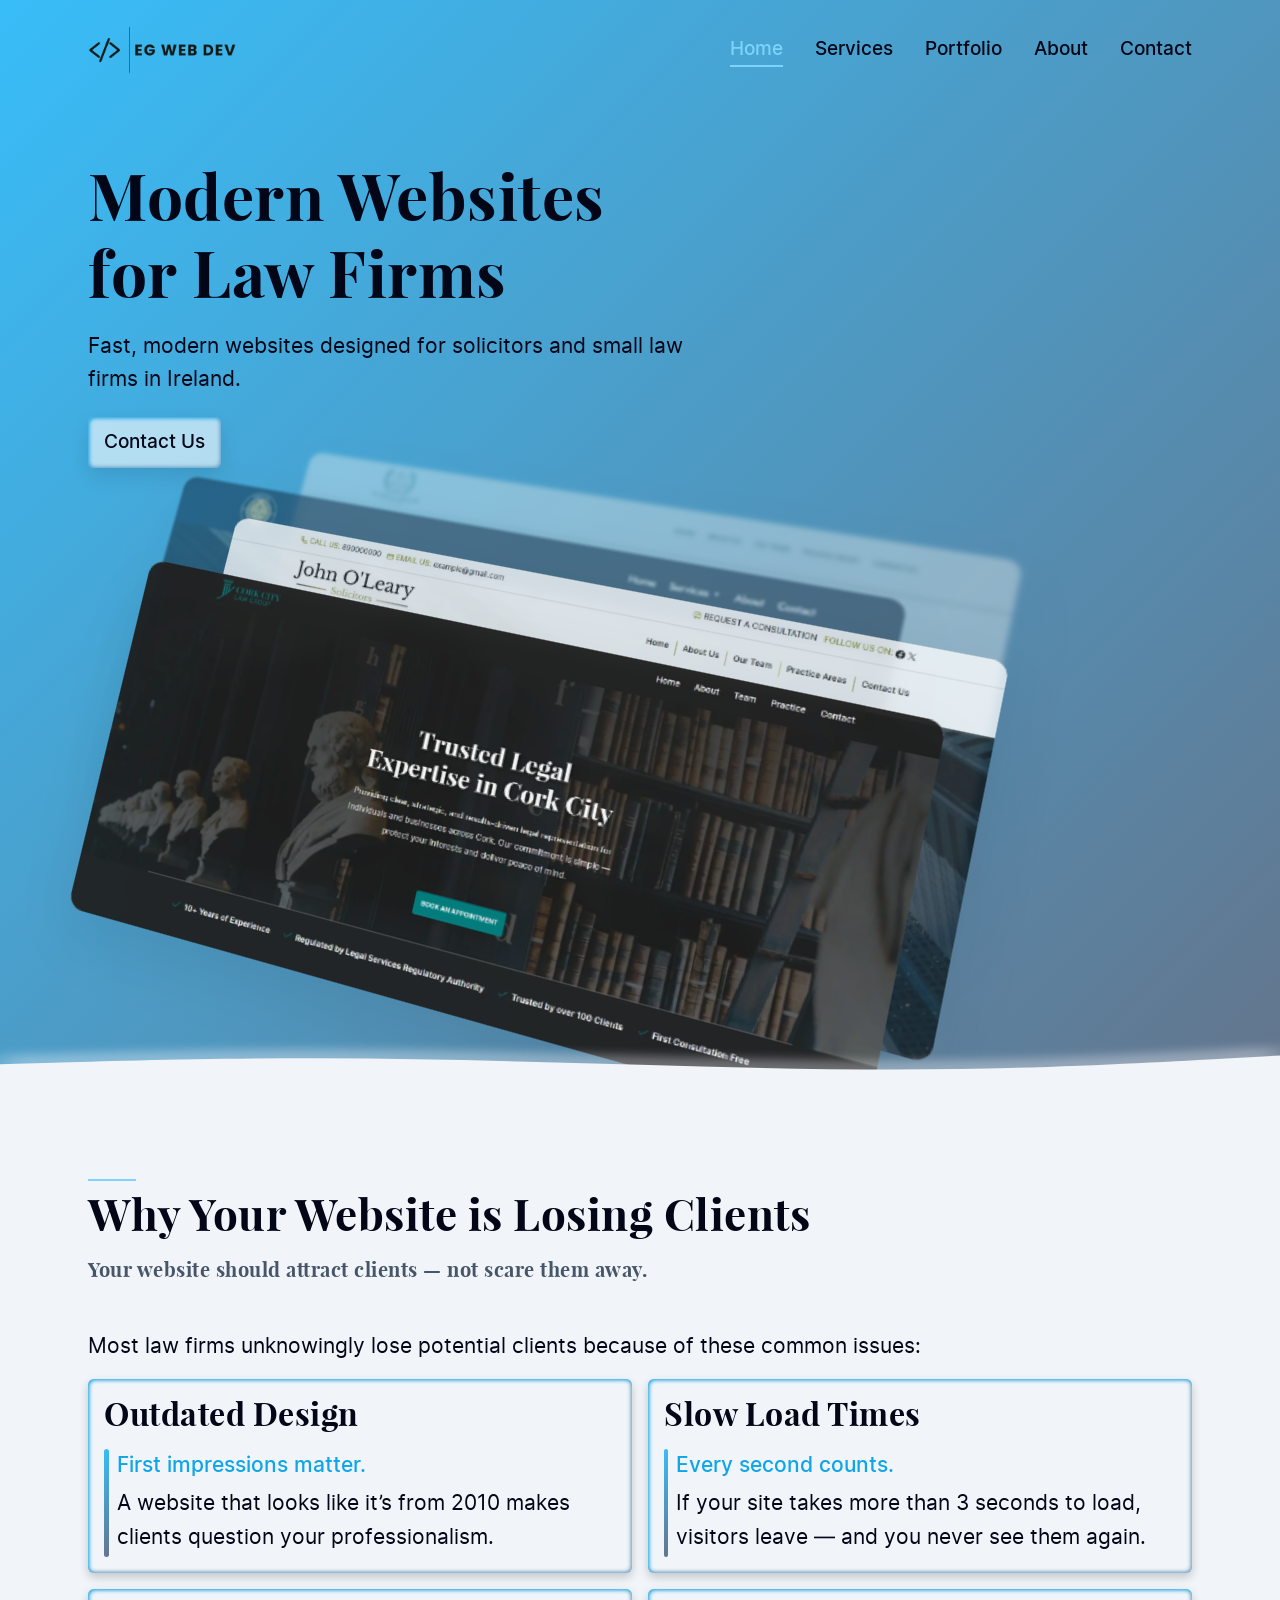
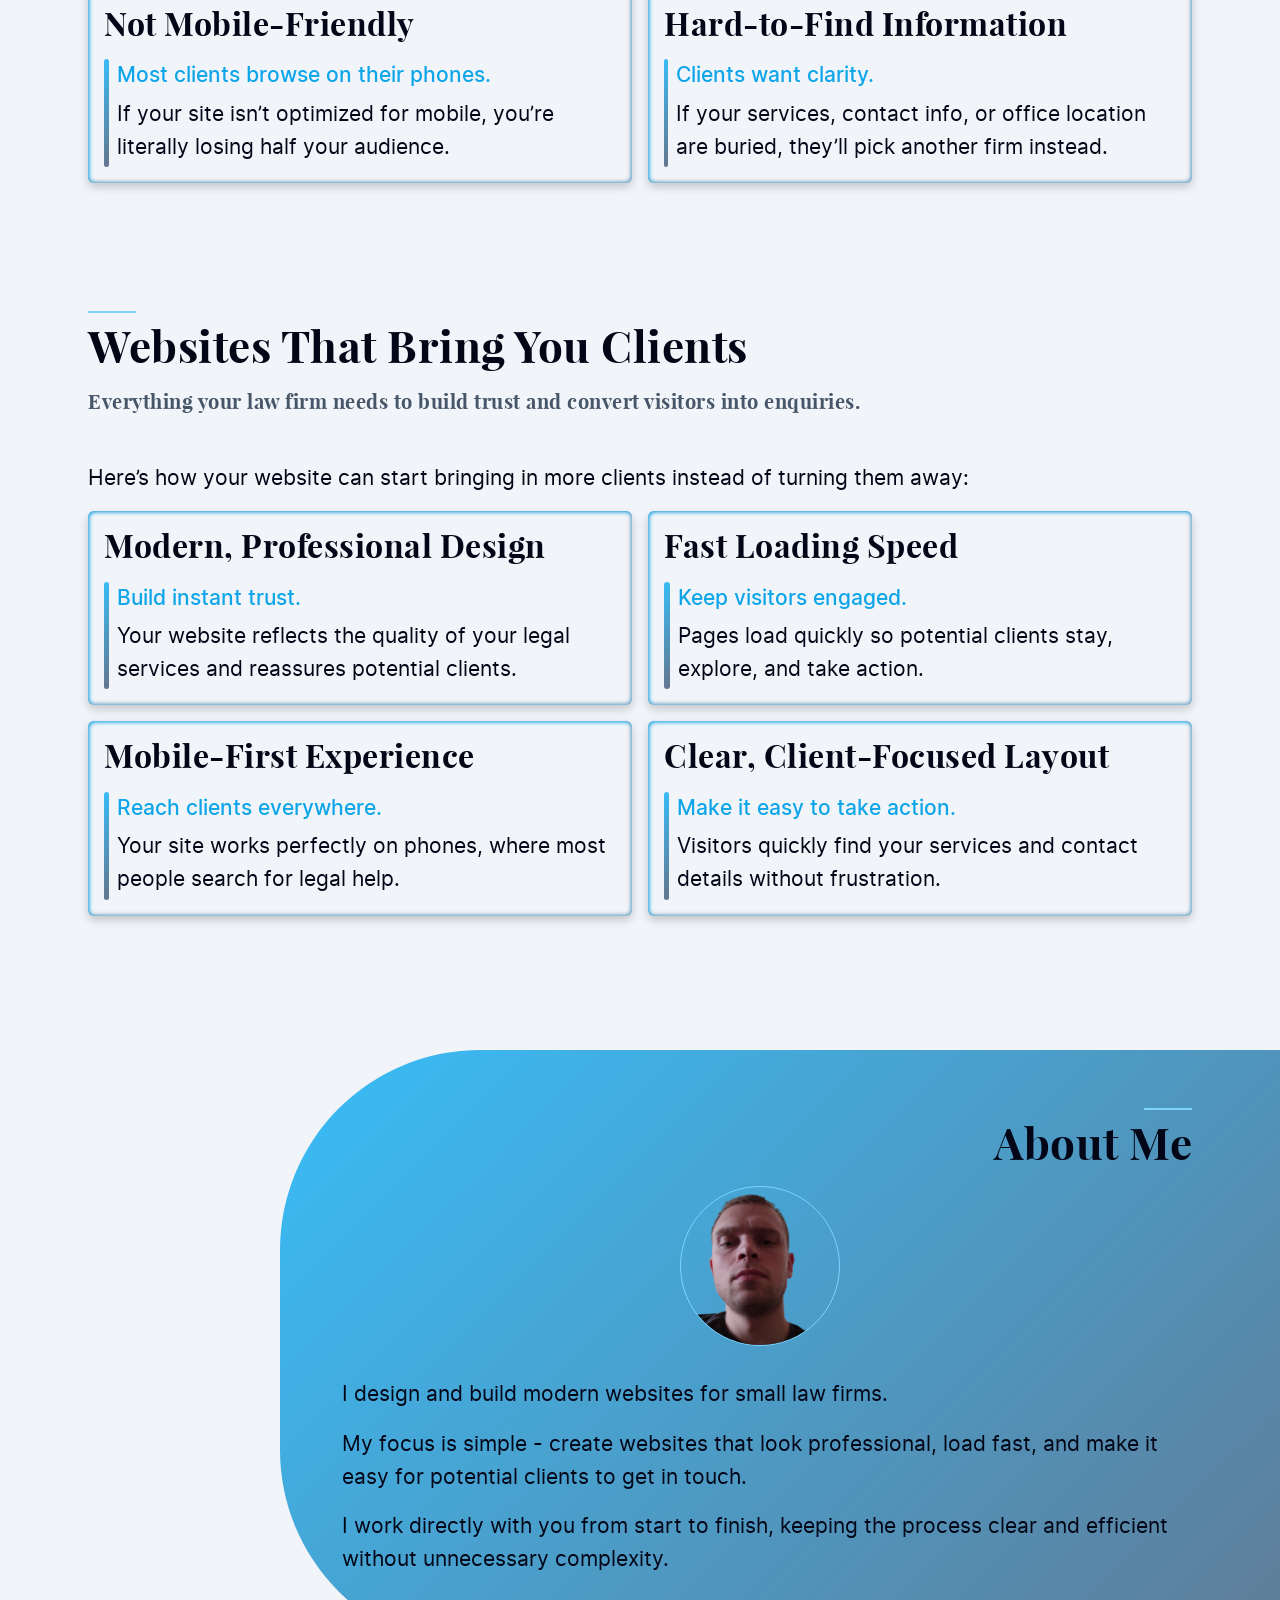
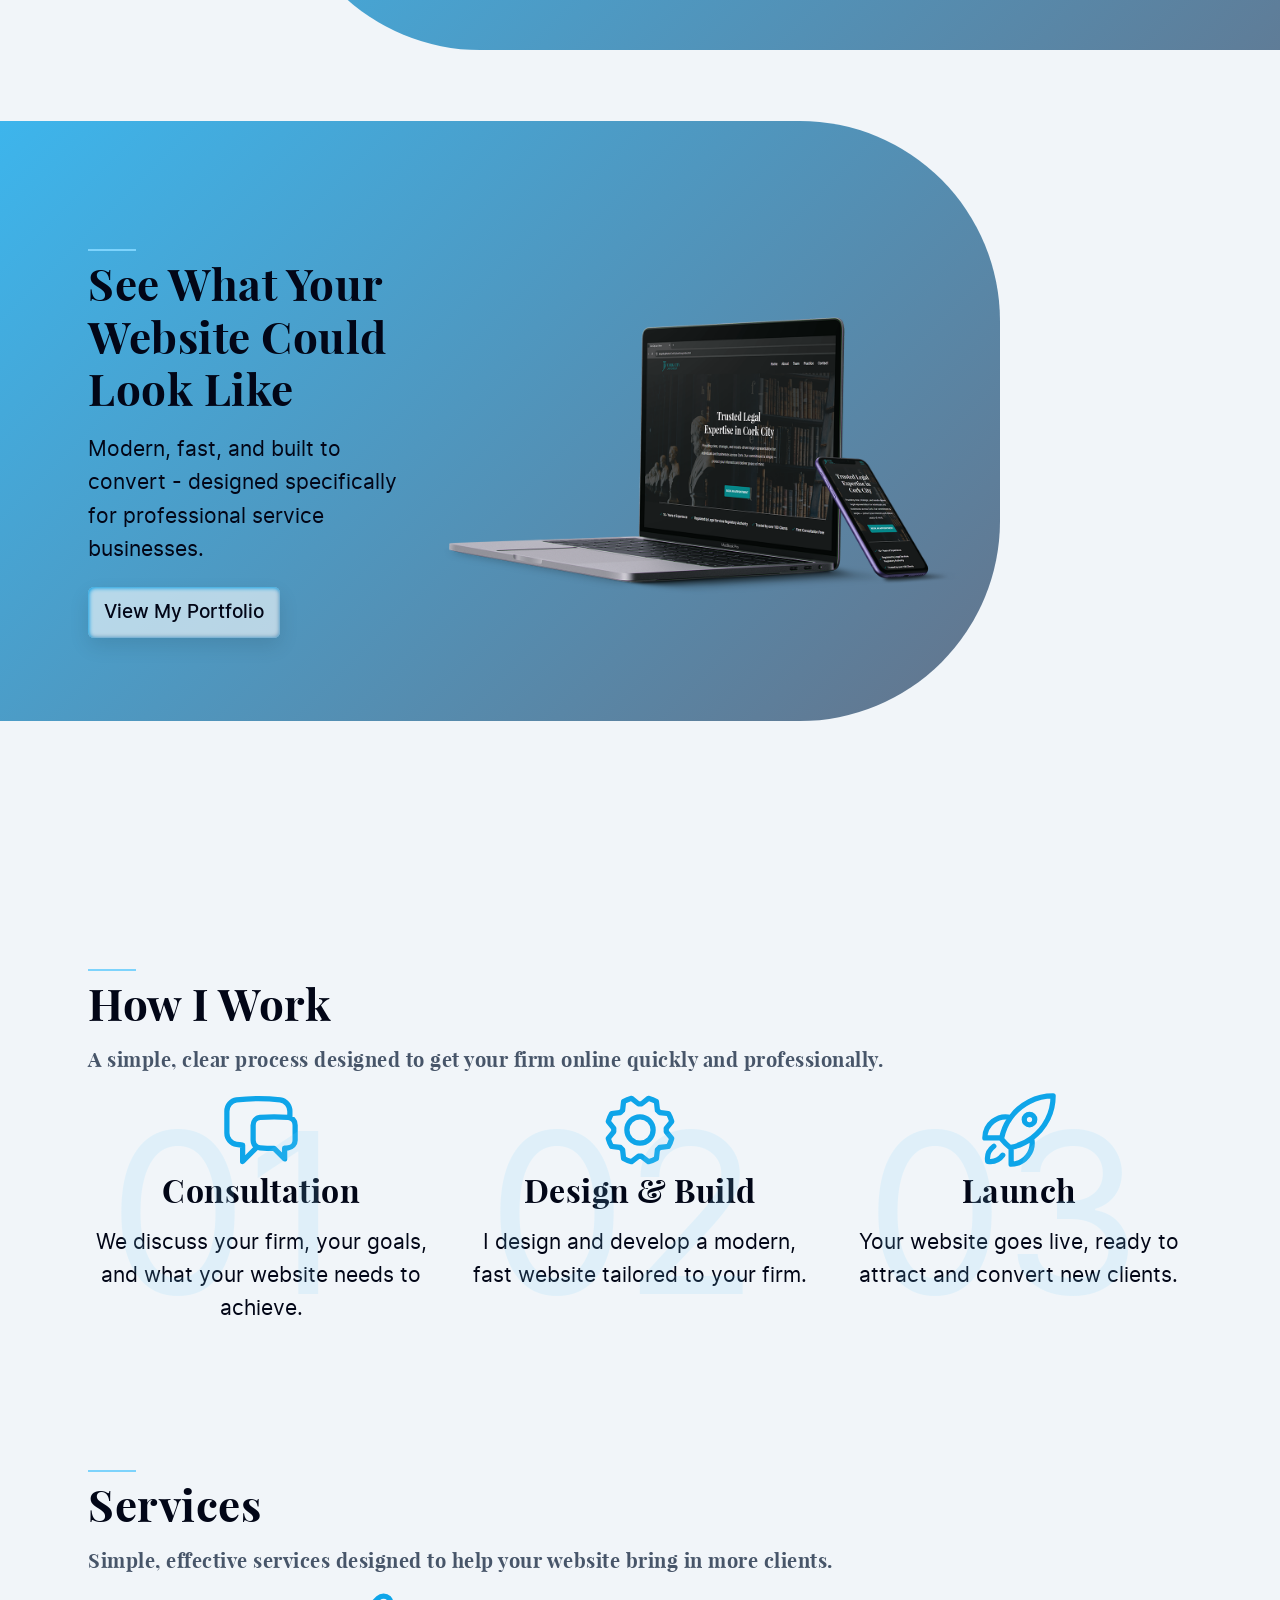
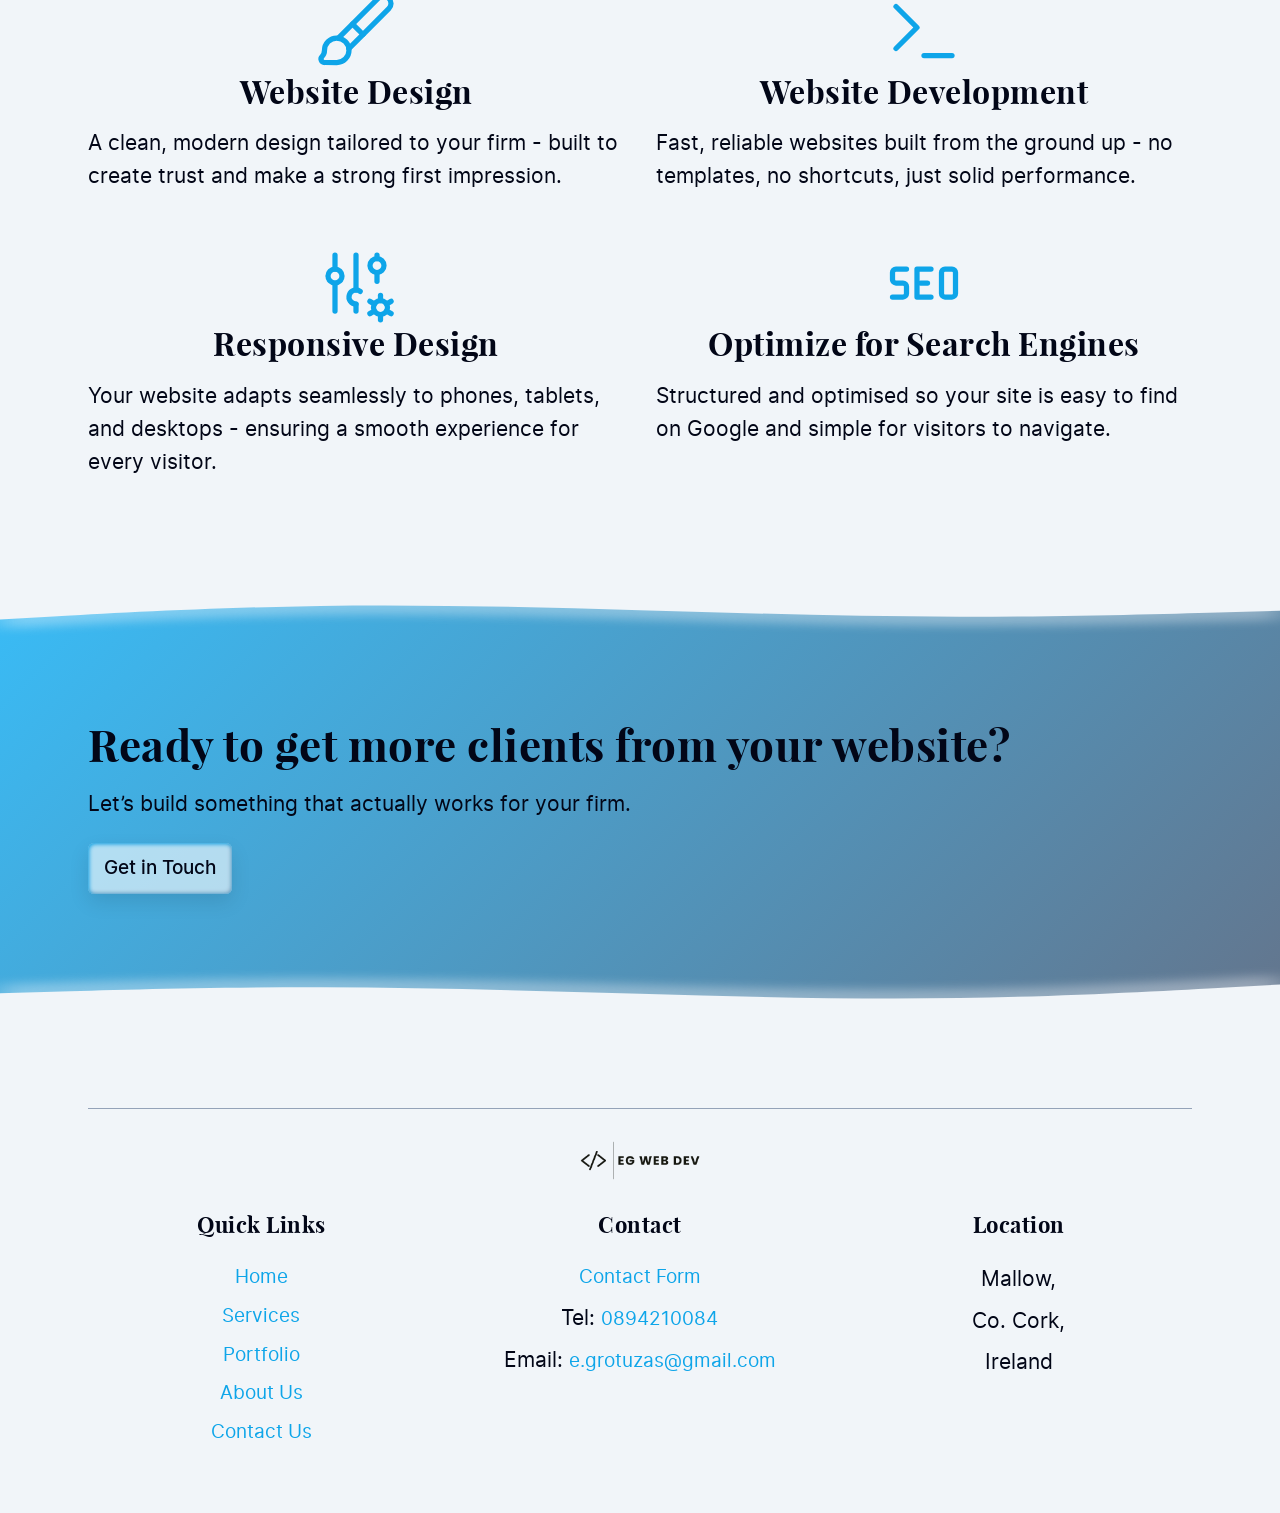
==== commit ac10230e: "Implement completed service page Rework color pallet for entire site" ====
--- a/index.html
+++ b/index.html
@@ -69,7 +69,7 @@
                     <!-- FRONT LAYER (clean edge) -->
                     <path 
                         d="M0 540L37.5 536.7C75 533.3 150 526.7 225 527C300 527.3 375 534.7 450 541.3C525 548 600 554 675 550.5C750 547 825 534 862.5 527.5L900 521L900 650L0 650Z"
-                        fill="#F8FAFC"
+                        fill="var(--color-main-bg)"
                     />
 
                 </svg>        
@@ -83,7 +83,7 @@
             <div class="pain-header">
                 <span class="section-mark"></span>
                 <h2>Why Your Website is Losing Clients</h2>
-                <h4>Your website should attract clients — not scare them away.</h4>
+                <h4 class="sub-text">Your website should attract clients — not scare them away.</h4>
             </div>
 
             <p>Most law firms unknowingly lose potential clients because of these common issues:</p>
@@ -140,7 +140,7 @@
             <div class="solution-header">
                 <span class="section-mark"></span>
                 <h2>Websites That Bring You Clients</h2>
-                <h4>Everything your law firm needs to build trust and convert visitors into enquiries.</h4>
+                <h4 class="sub-text">Everything your law firm needs to build trust and convert visitors into enquiries.</h4>
             </div>
 
             <p>Here’s how your website can start bringing in more clients instead of turning them away:</p>
@@ -241,7 +241,7 @@
         <div class="container">
             <span class="section-mark"></span>
             <h2>How I Work</h2>
-            <h4>A simple, clear process designed to get your firm online quickly and professionally.</h4>
+            <h4 class="sub-text">A simple, clear process designed to get your firm online quickly and professionally.</h4>
 
             <div class="process-steps">
                 <div class="process-step">
@@ -270,7 +270,7 @@
         <div class="container">
             <span class="section-mark"></span>
             <h2>Services</h2>
-            <h4>Simple, effective services designed to help your website bring in more clients.</h4>
+            <h4 class="sub-text">Simple, effective services designed to help your website bring in more clients.</h4>
             <div class="services-grid">
                 <div class="service-item">
                     <svg xmlns="http://www.w3.org/2000/svg" viewBox="0 0 24 24" fill="none" stroke="currentColor" stroke-width="1.5" stroke-linecap="round" stroke-linejoin="round" ><path d="m11 10 3 3" /><path d="M6.5 21A3.5 3.5 0 1 0 3 17.5a2.62 2.62 0 0 1-.708 1.792A1 1 0 0 0 3 21z" /><path d="M9.969 17.031 21.378 5.624a1 1 0 0 0-3.002-3.002L6.967 14.031" /></svg>
@@ -312,7 +312,7 @@
 
                     <path 
                         d="M0 540L37.5 536.7C75 533.3 150 526.7 225 527C300 527.3 375 534.7 450 541.3C525 548 600 554 675 550.5C750 547 825 534 862.5 527.5L900 521L900 650L0 650Z"
-                        fill="#F8FAFC"
+                        fill="var(--color-main-bg)"
                     />
                 </svg>
             </div>
@@ -334,7 +334,7 @@
                     <!-- FRONT LAYER (clean edge) -->
                     <path 
                         d="M0 540L37.5 536.7C75 533.3 150 526.7 225 527C300 527.3 375 534.7 450 541.3C525 548 600 554 675 550.5C750 547 825 534 862.5 527.5L900 521L900 650L0 650Z"
-                        fill="#F8FAFC"
+                        fill="var(--color-main-bg)"
                     />
 
                 </svg>        
--- a/styles/base.css
+++ b/styles/base.css
@@ -82,22 +82,23 @@
 /* ---------------------------- VARIABLES ------------------------------- */
 :root {
     /* Colors */
-    --color-main-bg: #F8FAFC;
-    --color-section-alt: #F1F5F9;
-    --color-text: #0F172A;
-    --color-accent-primary: #60A5FA;
-    --color-accent-secondary: #F472B6;
-    --color-secondary-light: #E5E7EB;
-    --color-secondary-medium: #CBD5E1;
-    --color-secondary-dark: #64748B;
+    --color-main-bg: #F1F5F9;
+    --color-section-alt: #E2E8F0;
+    --color-text: #020617;
+
+    --color-accent-primary: #0EA5E9;
+    --color-accent-secondary: #94A3B8;
+
+    --color-secondary-light: #E0F2FE;
+    --color-secondary-medium: #7DD3FC;
+    --color-secondary-dark: #0369A1;
 
     --color-text-muted: #475569;
 
     --color-glass-light: rgba(255,255,255,0.6);
-    --color-glass-medium: rgba(255,255,255,0.4);
-
-    /* Gradients */
-    --gradient-primary: linear-gradient(135deg, #DBEAFE, #FCE7F3);
+    --color-glass-medium: rgba(255,255,255,0.35);
+
+    --gradient-primary: linear-gradient(135deg, #38BDF8, #64748B);
 
     /* Typography */
     --font-primary: 'Inter', sans-serif;
@@ -199,6 +200,11 @@
     font-size: var(--fs-body);
 }
 
+.sub-text {
+    color: var(--color-text-muted);
+    font-size: var(--fs-h5);
+}
+
 /* ---------------------------- LAYOUT SYSTEM ------------------------------- */
 
 /* Horizontal container ONLY */
--- a/styles/layouts.css
+++ b/styles/layouts.css
@@ -53,11 +53,11 @@
 
 header a:hover,
 header a:focus {
-    color: var(--color-accent-secondary);
+    color: var(--color-secondary-dark);
 }
 
 #navMenu a.active {
-    color: var(--color-accent-primary);
+    color: var(--color-secondary-medium);
 }
 
 /* ---------------- HAMBURGER BUTTON ---------------- */
@@ -244,7 +244,6 @@
 
     .no-scroll {
         overflow: hidden;
-        position: fixed;
         width: 100%;
     }
 }
--- a/styles/components.css
+++ b/styles/components.css
@@ -7,7 +7,7 @@
     font-weight: 500;
     border-radius: var(--radius);
 
-    background: rgba(255,255,255,0.25);
+    background: rgba(255, 255, 255, 0.6);
     backdrop-filter: blur(12px);
 
     box-shadow:
--- a/styles/home.css
+++ b/styles/home.css
@@ -155,11 +155,6 @@
 .pain-header,
 .solution-header {
     padding-bottom: 2rem;
-}
-
-.pain-header h4,
-.solution-header h4 {
-    color: var(--color-text-muted);
 }
 
 .pain-grid,
@@ -221,7 +216,7 @@
     display: block;
     width: 3rem;
     height: 2px;
-    background: var(--color-accent-secondary);
+    background: var(--color-secondary-medium);
     margin-bottom: 0.5rem;
 }
 
@@ -270,10 +265,6 @@
 
 /*----------------------------- PROCESS SECTION ------------------------------------*/
 
-.process-section h4 {
-    color: var(--color-text-muted);
-}
-
 .process-step {
     display: flex;
     flex-direction: column;
@@ -354,7 +345,7 @@
     object-fit: cover;
     object-position: center;
     border-radius: 50%;
-    border: 1px solid var(--color-accent-secondary);
+    border: 1px solid var(--color-secondary-medium);
 }
 
 .about-me-content {
@@ -365,10 +356,6 @@
 
 /* ------------------------- SERVICES SECTION ------------------------------*/
 
-.services h4 {
-    color: var(--color-text-muted);
-}
-
 .services-grid {
     display: flex;
     flex-direction: column;
@@ -401,6 +388,10 @@
 .final-cta a {
     align-items: center;
     margin: 0 auto;
+}
+
+.final-cta p {
+    padding-bottom: 1rem;
 }
 
 .section-separator.top {
@@ -717,6 +708,22 @@
         margin-bottom: 2rem;
     }
 
+    .final-cta { 
+        padding: 12rem 0;
+    }
+
+    .hero-section .section-separator svg{
+        margin-bottom: -1px;
+    }
+
+    .final-cta .section-separator svg {
+        margin-bottom: -1px;
+    }
+
+    .final-cta .section-separator.top svg {
+        margin-top: -1px;
+    }
+
 }
 
 @media (min-width: 1920px) {
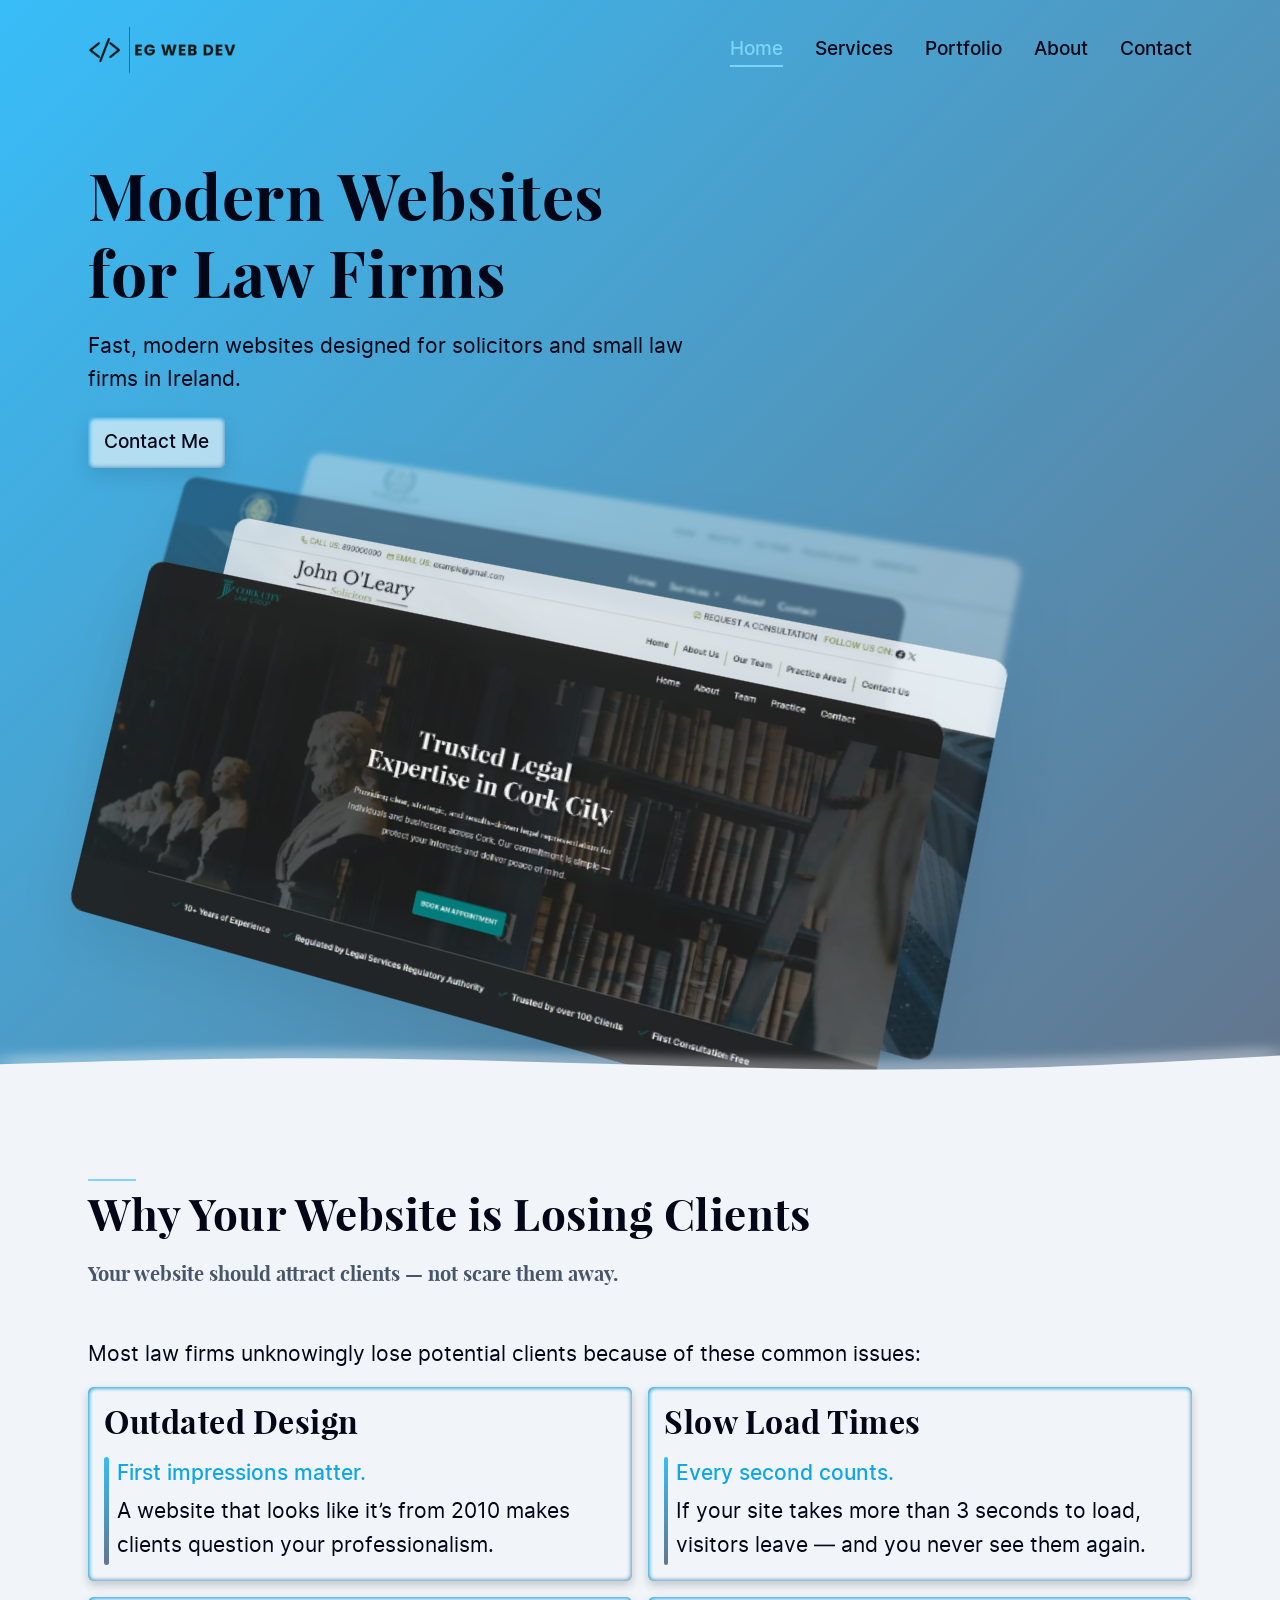
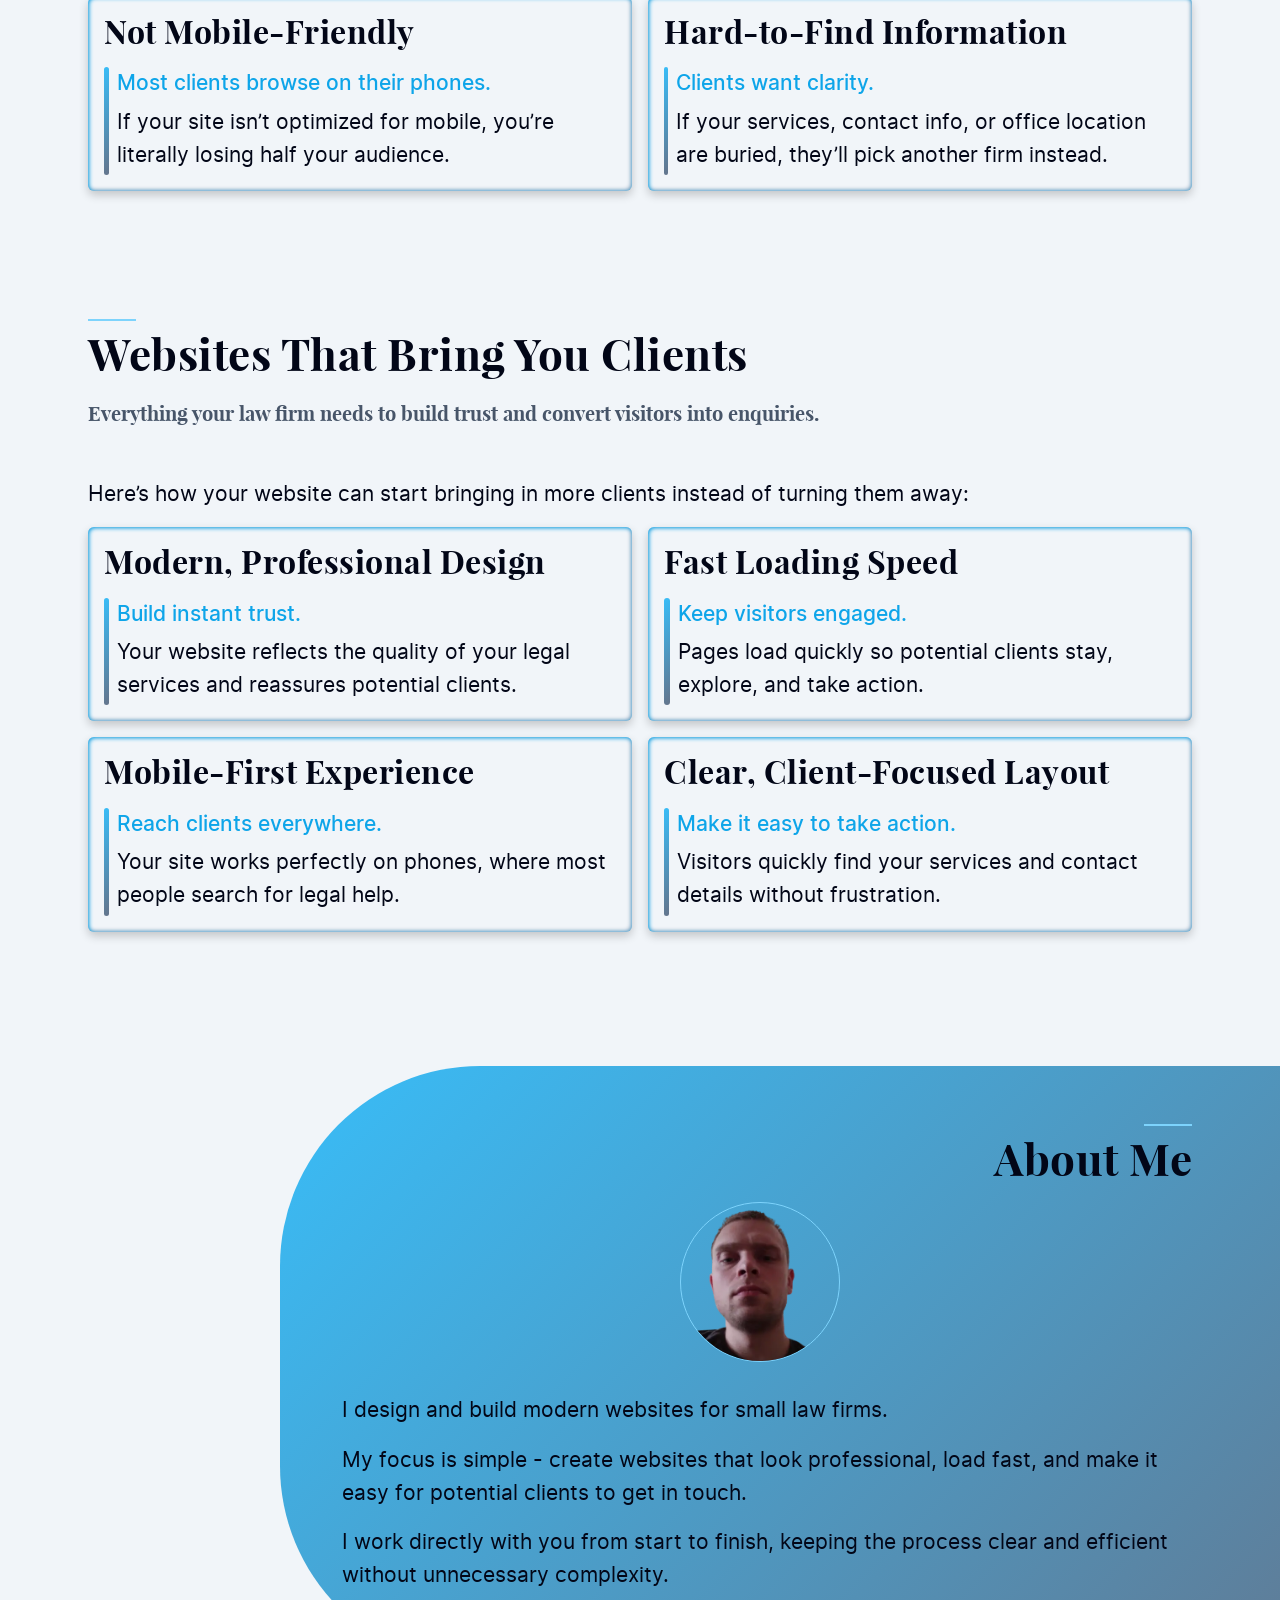
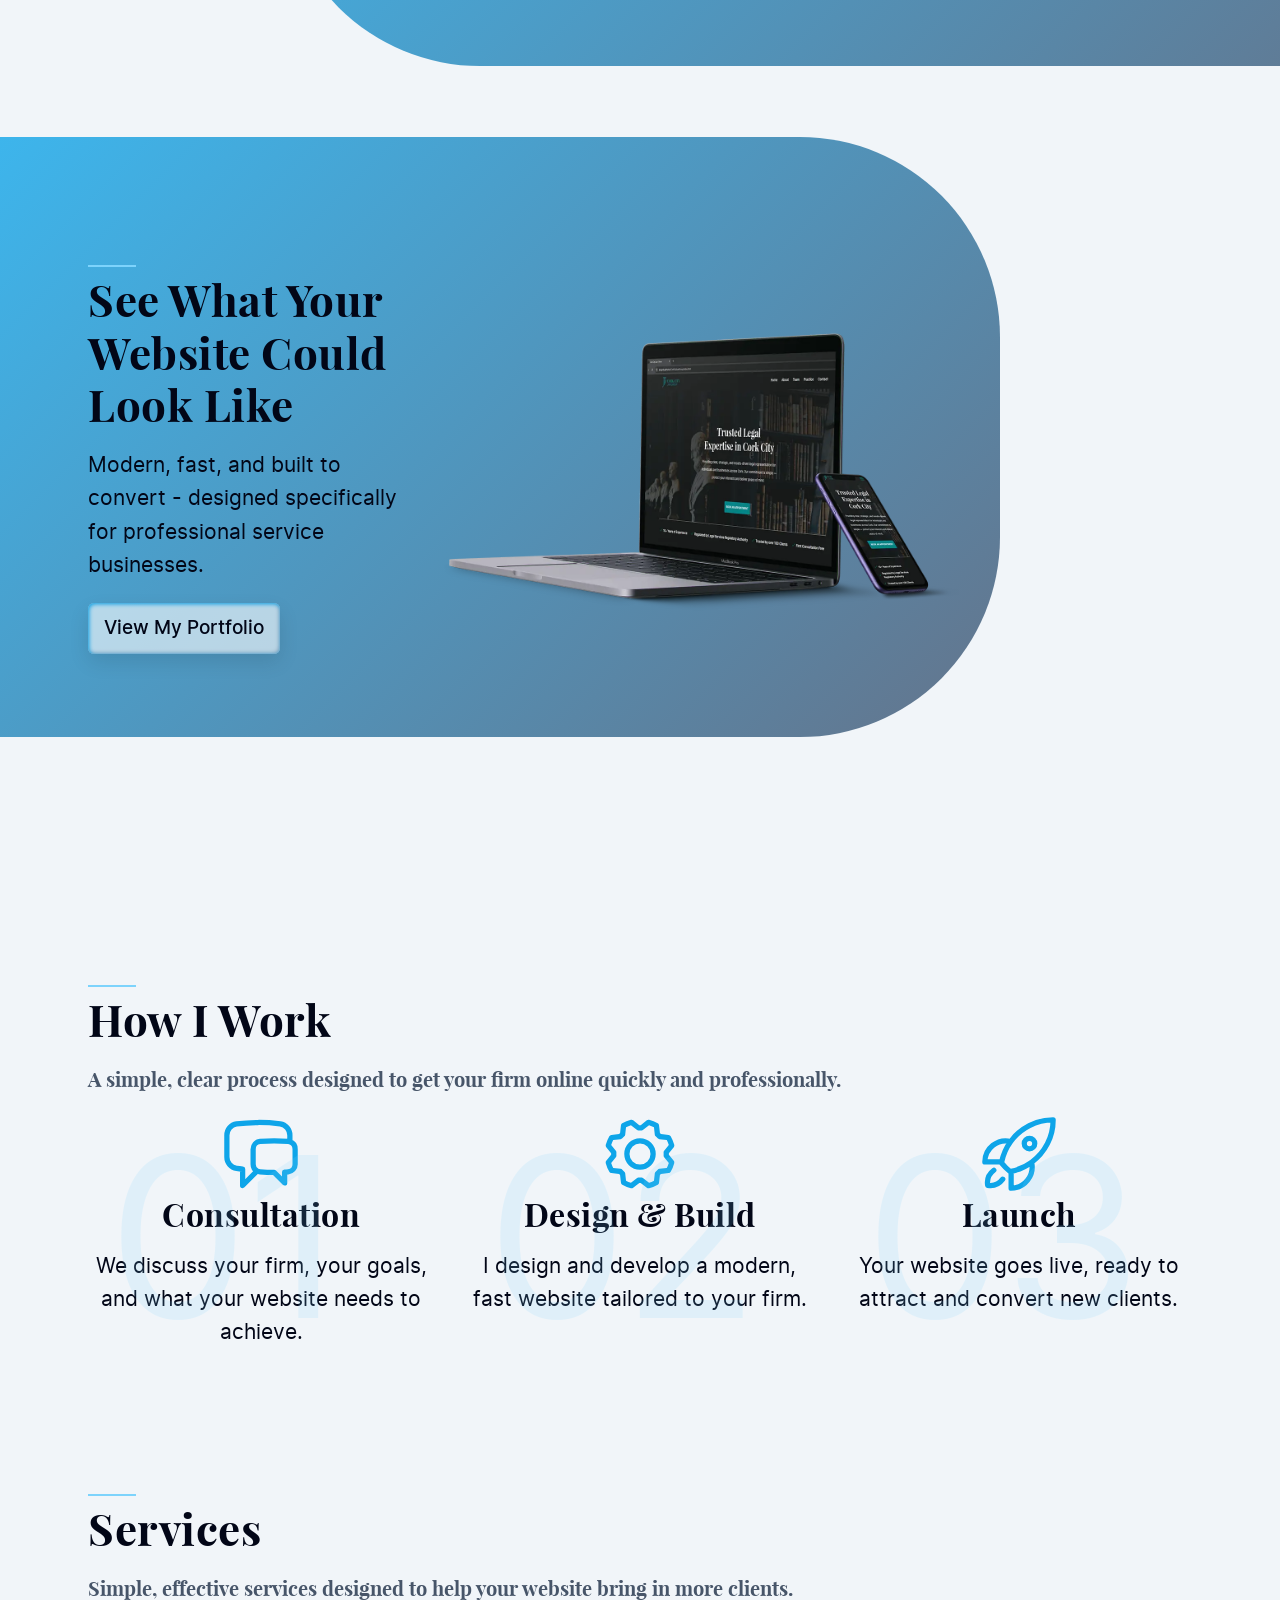
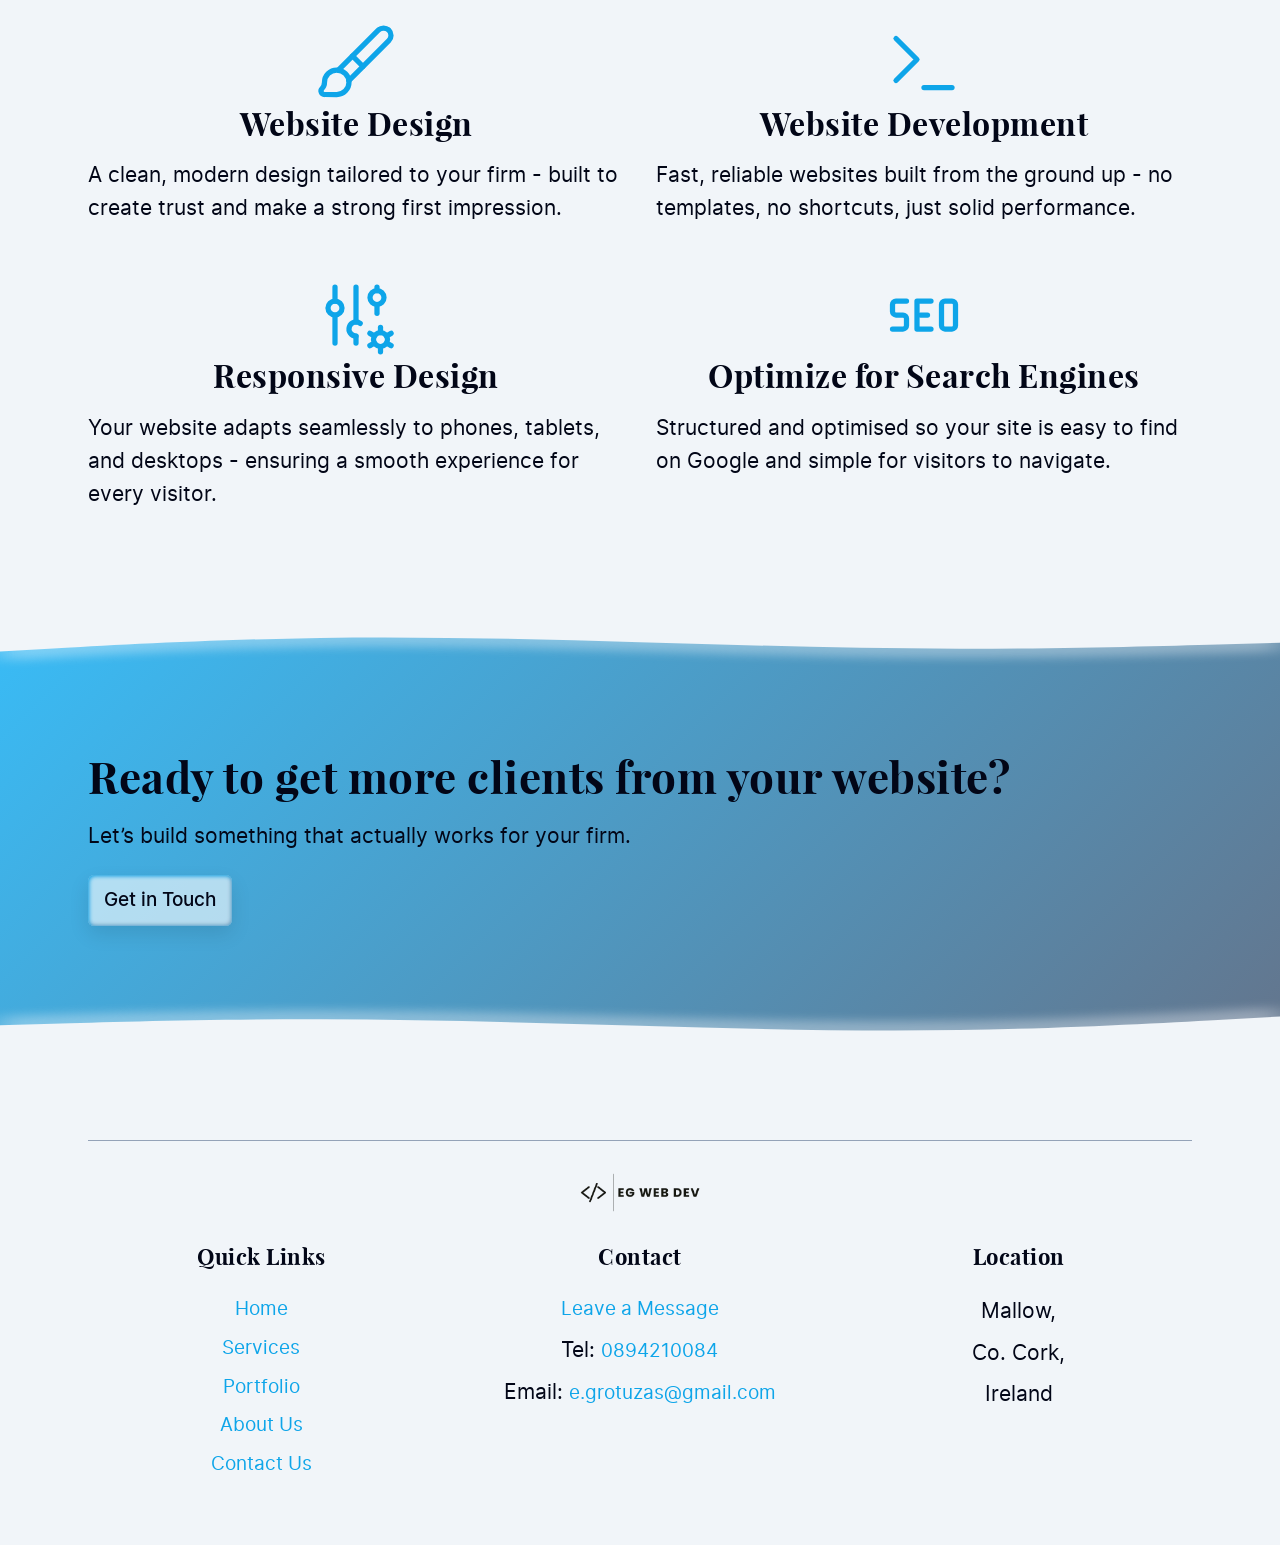
==== commit 7c0f4f26: "Improved version of website" ====
--- a/index.html
+++ b/index.html
@@ -3,6 +3,16 @@
 <head>
     <meta charset="UTF-8">
     <meta name="viewport" content="width=device-width, initial-scale=1.0">
+    <meta name="description" content="Professional, modern websites for law firms — designed to build trust, load fast, and turn visitors into clients.">
+
+    <!-- Open Graph / Social Preview -->
+    <meta property="og:title" content="EG Web Dev">
+    <meta property="og:description" content="Professional, modern websites for law firms — designed to build trust, load fast, and turn visitors into clients.">
+    <meta property="og:image" content="https://eg-webdev.com/assets/logos/logo.webp">
+    <meta property="og:url" content="https://eg-webdev.com/">
+    <meta property="og:type" content="website">
+
+    <link rel="icon" type="image/x-icon" href="https://eg-webdev.com/assets/logos/logo.ico">
     
     <title>EG Web Dev</title>
 
@@ -13,13 +23,24 @@
     <link rel="stylesheet" href="styles/home.css">
 
 </head>
+
+<!-- Google tag (gtag.js) -->
+<script async src="https://www.googletagmanager.com/gtag/js?id=G-PFC236X6GZ"></script>
+<script>
+  window.dataLayer = window.dataLayer || [];
+  function gtag(){dataLayer.push(arguments);}
+  gtag('js', new Date());
+
+  gtag('config', 'G-PFC236X6GZ');
+</script>
+
 <body>
     <!-- Navigation -->
     <header class="section">
         <div class="container">
-            <a href="#"><img src="assets/logos/transpatent-logo.png" alt="Logo"></a>
-
-            <button class="nav-toggle" id="navToggle">
+            <a href="#"><img src="assets/logos/transpatent-logo.webp" alt="Logo"></a>
+
+            <button class="nav-toggle" id="navToggle" aria-label="Open navigation menu">
                 <span></span>
                 <span></span>
                 <span></span>
@@ -37,310 +58,314 @@
         </div>
     </header>
     <div class="overlay" id="overlay"></div>
-    <!-- Hero section -->
-
-    <section class="hero-section section flex">
-        <div class="container">
-            <div class="hero-content">
-                <h1>Modern Websites for Law Firms</h1>
-                <p>Fast, modern websites designed for solicitors and small law firms in Ireland.</p>
-                <a href="#" class="primary-btn">Contact Us</a>
-            </div>
-            <div class="mockup-stack">
-
-                <div class="mockup card-1"><img src="assets/images/co-site.webp" alt=""></div>
-                <div class="mockup card-2"><img src="assets/images/jo-site.webp" alt=""></div>
-                <div class="mockup card-3"><img src="assets/images/dub-site.webp" alt=""></div>
-                <div class="mockup card-4"><img src="assets/images/ws-site.webp" alt=""></div>
-
-            </div>
-            <div class="section-separator">
-                <svg xmlns="http://www.w3.org/2000/svg" preserveAspectRatio="none" viewBox="0 0 900 650">
-
-                    <!-- BACK LAYER (soft depth, extended to avoid blur cut) -->
-                    <g style="filter: blur(10px);">
+    
+    <main>
+        <!-- Hero section -->
+
+        <section class="hero-section section flex">
+            <div class="container">
+                <div class="hero-content">
+                    <h1>Modern Websites for Law Firms</h1>
+                    <p>Fast, modern websites designed for solicitors and small law firms in Ireland.</p>
+                    <a href="contact.html" class="primary-btn">Contact Me</a>
+                </div>
+                <div class="mockup-stack">
+
+                    <div class="mockup card-1"><img src="assets/images/co-site.webp" alt="Background Website Image" fetchpriority="high"></div>
+                    <div class="mockup card-2"><img src="assets/images/jo-site.webp" alt="Background Website Image" fetchpriority="high"></div>
+                    <div class="mockup card-3"><img src="assets/images/dub-site.webp" alt="Background Website Image" fetchpriority="high"></div>
+                    <div class="mockup card-4"><img src="assets/images/ws-site.webp" alt="Background Website Image" fetchpriority="high"></div>
+
+                </div>
+                <div class="section-separator">
+                    <svg xmlns="http://www.w3.org/2000/svg" preserveAspectRatio="none" viewBox="0 0 900 650">
+
+                        <!-- BACK LAYER (soft depth, extended to avoid blur cut) -->
+                        <g style="filter: blur(10px);">
+                            <path 
+                                d="M0 520L37.5 516.7C75 513.3 150 506.7 225 507C300 507.3 375 514.7 450 521.3C525 528 600 534 675 530.5C750 527 825 514 862.5 507.5L900 501L900 650L0 650Z"
+                                fill="#F8FAFC"
+                                opacity="0.35"
+                            />
+                        </g>
+
+                        <!-- FRONT LAYER (clean edge) -->
                         <path 
-                            d="M0 520L37.5 516.7C75 513.3 150 506.7 225 507C300 507.3 375 514.7 450 521.3C525 528 600 534 675 530.5C750 527 825 514 862.5 507.5L900 501L900 650L0 650Z"
-                            fill="#F8FAFC"
-                            opacity="0.35"
+                            d="M0 540L37.5 536.7C75 533.3 150 526.7 225 527C300 527.3 375 534.7 450 541.3C525 548 600 554 675 550.5C750 547 825 534 862.5 527.5L900 521L900 650L0 650Z"
+                            fill="var(--color-main-bg)"
                         />
-                    </g>
-
-                    <!-- FRONT LAYER (clean edge) -->
-                    <path 
-                        d="M0 540L37.5 536.7C75 533.3 150 526.7 225 527C300 527.3 375 534.7 450 541.3C525 548 600 554 675 550.5C750 547 825 534 862.5 527.5L900 521L900 650L0 650Z"
-                        fill="var(--color-main-bg)"
-                    />
-
-                </svg>        
-            </div>
-        </div>
-    </section>
-
-    <!-- Problem section -->
-    <section class="pain-section section">
-        <div class="container">
-            <div class="pain-header">
+
+                    </svg>        
+                </div>
+            </div>
+        </section>
+
+        <!-- Problem section -->
+        <section class="pain-section section">
+            <div class="container">
+                <div class="pain-header">
+                    <span class="section-mark"></span>
+                    <h2>Why Your Website is Losing Clients</h2>
+                    <p class="sub-text">Your website should attract clients — not scare them away.</p>
+                </div>
+
+                <p>Most law firms unknowingly lose potential clients because of these common issues:</p>
+
+                <div class="pain-grid">
+                    
+                    <div class="pain-card">
+                        <h3>Outdated Design</h3>
+                        <div class="pain-card-content">
+                            <span></span>
+                            <div class="pain-card-text">
+                                <p class="pain-card-label">First impressions matter.</p>
+                                <p>A website that looks like it’s from 2010 makes clients question your professionalism.</p>
+                            </div>
+                        </div>
+                    </div>
+                    <div class="pain-card">
+                        <h3>Slow Load Times</h3>
+                        <div class="pain-card-content">
+                            <span></span>
+                            <div class="pain-card-text">
+                                <p class="pain-card-label">Every second counts.</p>
+                                <p>If your site takes more than 3 seconds to load, visitors leave — and you never see them again.</p>
+                            </div>
+                        </div>
+                    </div>
+                    <div class="pain-card">
+                        <h3>Not Mobile-Friendly</h3>
+                        <div class="pain-card-content">
+                            <span></span>
+                            <div class="pain-card-text">
+                                <p class="pain-card-label">Most clients browse on their phones.</p>
+                                <p>If your site isn’t optimized for mobile, you’re literally losing half your audience.</p>
+                            </div>
+                        </div>
+                    </div>
+                    <div class="pain-card">
+                        <h3>Hard-to-Find Information</h3>
+                        <div class="pain-card-content">
+                            <span></span>
+                            <div class="pain-card-text">
+                                <p class="pain-card-label">Clients want clarity.</p>
+                                <p>If your services, contact info, or office location are buried, they’ll pick another firm instead.</p>
+                            </div>
+                        </div>
+                    </div>
+                </div>
+            </div>
+        </section>
+
+        <!-- Solution section -->
+        <section class="solution-section section">
+            <div class="container">
+                <div class="solution-header">
+                    <span class="section-mark"></span>
+                    <h2>Websites That Bring You Clients</h2>
+                    <p class="sub-text">Everything your law firm needs to build trust and convert visitors into enquiries.</p>
+                </div>
+
+                <p>Here’s how your website can start bringing in more clients instead of turning them away:</p>
+
+                <div class="solution-grid">
+
+                    <div class="solution-card">
+                        <h3>Modern, Professional Design</h3>
+                        <div class="solution-card-content">
+                            <span></span>
+                            <div class="solution-card-text">
+                                <p class="solution-card-label">Build instant trust.</p>
+                                <p>Your website reflects the quality of your legal services and reassures potential clients.</p>
+                            </div>
+                        </div>
+                    </div>
+
+                    <div class="solution-card">
+                        <h3>Fast Loading Speed</h3>
+                        <div class="solution-card-content">
+                            <span></span>
+                            <div class="solution-card-text">
+                                <p class="solution-card-label">Keep visitors engaged.</p>
+                                <p>Pages load quickly so potential clients stay, explore, and take action.</p>
+                            </div>
+                        </div>
+                    </div>
+
+                    <div class="solution-card">
+                        <h3>Mobile-First Experience</h3>
+                        <div class="solution-card-content">
+                            <span></span>
+                            <div class="solution-card-text">
+                                <p class="solution-card-label">Reach clients everywhere.</p>
+                                <p>Your site works perfectly on phones, where most people search for legal help.</p>
+                            </div>
+                        </div>
+                    </div>
+
+                    <div class="solution-card">
+                        <h3>Clear, Client-Focused Layout</h3>
+                        <div class="solution-card-content">
+                            <span></span>
+                            <div class="solution-card-text">
+                                <p class="solution-card-label">Make it easy to take action.</p>
+                                <p>Visitors quickly find your services and contact details without frustration.</p>
+                            </div>
+                        </div>
+                    </div>
+                </div>
+            </div>
+        </section>
+
+        <!-- About-Me section-->
+        <section class="about-me-section section">
+            <div class="container">
+                <div class="about-me-wrapper">
+                    <span class="section-mark"></span>
+                    <h2>About Me</h2>
+                    <div class="about-me-img">
+                        <img src="assets/images/profile-pic.webp" alt="Profile Picture">
+                    </div>
+                    <div class="about-me-content">
+                        <p>
+                            I design and build modern websites for small law firms.
+                        </p>
+
+                        <p>
+                            My focus is simple - create websites that look professional, load fast, and make it easy for potential clients to get in touch.
+                        </p>
+
+                        <p>
+                            I work directly with you from start to finish, keeping the process clear and efficient without unnecessary complexity.
+                        </p>
+                    </div>
+                </div>
+            </div>
+        </section>
+
+
+        <!-- Portfolio section-->
+        <section class="portfolio-intro section">
+            <div class="container">
+                <div class="portfolio-visual">
+                    <img src="assets/images/mockup.webp" alt="Website mockup" />
+                </div>
+                <div class="portfolio-content">
+                    <span class="section-mark"></span>
+                    <h2>See What Your Website Could Look Like</h2>
+                    <p>Modern, fast, and built to convert - designed specifically for professional service businesses.</p>
+                    <a href="portfolio.html" class="primary-btn">View My Portfolio</a>
+                </div>
+            </div>
+        </section>
+
+        <!-- Process section -->
+        <section class="process-section section">
+            <div class="container">
                 <span class="section-mark"></span>
-                <h2>Why Your Website is Losing Clients</h2>
-                <h4 class="sub-text">Your website should attract clients — not scare them away.</h4>
-            </div>
-
-            <p>Most law firms unknowingly lose potential clients because of these common issues:</p>
-
-            <div class="pain-grid">
-                
-                <div class="pain-card">
-                    <h3>Outdated Design</h3>
-                    <div class="pain-card-content">
-                        <span></span>
-                        <div class="pain-card-text">
-                            <p class="pain-card-label">First impressions matter.</p>
-                            <p>A website that looks like it’s from 2010 makes clients question your professionalism.</p>
-                        </div>
-                    </div>
-                </div>
-                <div class="pain-card">
-                    <h3>Slow Load Times</h3>
-                    <div class="pain-card-content">
-                        <span></span>
-                        <div class="pain-card-text">
-                            <p class="pain-card-label">Every second counts.</p>
-                            <p>If your site takes more than 3 seconds to load, visitors leave — and you never see them again.</p>
-                        </div>
-                    </div>
-                </div>
-                <div class="pain-card">
-                    <h3>Not Mobile-Friendly</h3>
-                    <div class="pain-card-content">
-                        <span></span>
-                        <div class="pain-card-text">
-                            <p class="pain-card-label">Most clients browse on their phones.</p>
-                            <p>If your site isn’t optimized for mobile, you’re literally losing half your audience.</p>
-                        </div>
-                    </div>
-                </div>
-                <div class="pain-card">
-                    <h3>Hard-to-Find Information</h3>
-                    <div class="pain-card-content">
-                        <span></span>
-                        <div class="pain-card-text">
-                            <p class="pain-card-label">Clients want clarity.</p>
-                            <p>If your services, contact info, or office location are buried, they’ll pick another firm instead.</p>
-                        </div>
-                    </div>
-                </div>
-            </div>
-        </div>
-    </section>
-
-    <!-- Solution section -->
-    <section class="solution-section section">
-        <div class="container">
-            <div class="solution-header">
+                <h2>How I Work</h2>
+                <p class="sub-text">A simple, clear process designed to get your firm online quickly and professionally.</p>
+
+                <div class="process-steps">
+                    <div class="process-step">
+                        <svg xmlns="http://www.w3.org/2000/svg" fill="none" viewBox="0 0 24 24" stroke-width="1.5" stroke="currentColor" aria-hidden="true" data-slot="icon"><path stroke-linecap="round" stroke-linejoin="round" d="M20.25 8.511c.884.284 1.5 1.128 1.5 2.097v4.286c0 1.136-.847 2.1-1.98 2.193-.34.027-.68.052-1.02.072v3.091l-3-3c-1.354 0-2.694-.055-4.02-.163a2.115 2.115 0 0 1-.825-.242m9.345-8.334a2.126 2.126 0 0 0-.476-.095 48.64 48.64 0 0 0-8.048 0c-1.131.094-1.976 1.057-1.976 2.192v4.286c0 .837.46 1.58 1.155 1.951m9.345-8.334V6.637c0-1.621-1.152-3.026-2.76-3.235A48.455 48.455 0 0 0 11.25 3c-2.115 0-4.198.137-6.24.402-1.608.209-2.76 1.614-2.76 3.235v6.226c0 1.621 1.152 3.026 2.76 3.235.577.075 1.157.14 1.74.194V21l4.155-4.155"/></svg>
+                        <h3>Consultation</h3>
+                        <p>We discuss your firm, your goals, and what your website needs to achieve.</p>
+                    </div>
+
+                    <div class="process-step">
+                        <svg xmlns="http://www.w3.org/2000/svg" viewBox="0 0 256 256" fill="currentColor"><path d="M128,80a48,48,0,1,0,48,48A48.05,48.05,0,0,0,128,80Zm0,80a32,32,0,1,1,32-32A32,32,0,0,1,128,160Zm88-29.84q.06-2.16,0-4.32l14.92-18.64a8,8,0,0,0,1.48-7.06,107.21,107.21,0,0,0-10.88-26.25,8,8,0,0,0-6-3.93l-23.72-2.64q-1.48-1.56-3-3L186,40.54a8,8,0,0,0-3.94-6,107.71,107.71,0,0,0-26.25-10.87,8,8,0,0,0-7.06,1.49L130.16,40Q128,40,125.84,40L107.2,25.11a8,8,0,0,0-7.06-1.48A107.6,107.6,0,0,0,73.89,34.51a8,8,0,0,0-3.93,6L67.32,64.27q-1.56,1.49-3,3L40.54,70a8,8,0,0,0-6,3.94,107.71,107.71,0,0,0-10.87,26.25,8,8,0,0,0,1.49,7.06L40,125.84Q40,128,40,130.16L25.11,148.8a8,8,0,0,0-1.48,7.06,107.21,107.21,0,0,0,10.88,26.25,8,8,0,0,0,6,3.93l23.72,2.64q1.49,1.56,3,3L70,215.46a8,8,0,0,0,3.94,6,107.71,107.71,0,0,0,26.25,10.87,8,8,0,0,0,7.06-1.49L125.84,216q2.16.06,4.32,0l18.64,14.92a8,8,0,0,0,7.06,1.48,107.21,107.21,0,0,0,26.25-10.88,8,8,0,0,0,3.93-6l2.64-23.72q1.56-1.48,3-3L215.46,186a8,8,0,0,0,6-3.94,107.71,107.71,0,0,0,10.87-26.25,8,8,0,0,0-1.49-7.06Zm-16.1-6.5a73.93,73.93,0,0,1,0,8.68,8,8,0,0,0,1.74,5.48l14.19,17.73a91.57,91.57,0,0,1-6.23,15L187,173.11a8,8,0,0,0-5.1,2.64,74.11,74.11,0,0,1-6.14,6.14,8,8,0,0,0-2.64,5.1l-2.51,22.58a91.32,91.32,0,0,1-15,6.23l-17.74-14.19a8,8,0,0,0-5-1.75h-.48a73.93,73.93,0,0,1-8.68,0,8,8,0,0,0-5.48,1.74L100.45,215.8a91.57,91.57,0,0,1-15-6.23L82.89,187a8,8,0,0,0-2.64-5.1,74.11,74.11,0,0,1-6.14-6.14,8,8,0,0,0-5.1-2.64L46.43,170.6a91.32,91.32,0,0,1-6.23-15l14.19-17.74a8,8,0,0,0,1.74-5.48,73.93,73.93,0,0,1,0-8.68,8,8,0,0,0-1.74-5.48L40.2,100.45a91.57,91.57,0,0,1,6.23-15L69,82.89a8,8,0,0,0,5.1-2.64,74.11,74.11,0,0,1,6.14-6.14A8,8,0,0,0,82.89,69L85.4,46.43a91.32,91.32,0,0,1,15-6.23l17.74,14.19a8,8,0,0,0,5.48,1.74,73.93,73.93,0,0,1,8.68,0,8,8,0,0,0,5.48-1.74L155.55,40.2a91.57,91.57,0,0,1,15,6.23L173.11,69a8,8,0,0,0,2.64,5.1,74.11,74.11,0,0,1,6.14,6.14,8,8,0,0,0,5.1,2.64l22.58,2.51a91.32,91.32,0,0,1,6.23,15l-14.19,17.74A8,8,0,0,0,199.87,123.66Z"/></svg>
+                        <h3>Design & Build</h3>
+                        <p>I design and develop a modern, fast website tailored to your firm.</p>
+                    </div>
+
+                    <div class="process-step">
+                        <svg xmlns="http://www.w3.org/2000/svg" fill="none" viewBox="0 0 24 24" stroke-width="1.5" stroke="currentColor" aria-hidden="true" data-slot="icon"><path stroke-linecap="round" stroke-linejoin="round" d="M15.59 14.37a6 6 0 0 1-5.84 7.38v-4.8m5.84-2.58a14.98 14.98 0 0 0 6.16-12.12A14.98 14.98 0 0 0 9.631 8.41m5.96 5.96a14.926 14.926 0 0 1-5.841 2.58m-.119-8.54a6 6 0 0 0-7.381 5.84h4.8m2.581-5.84a14.927 14.927 0 0 0-2.58 5.84m2.699 2.7c-.103.021-.207.041-.311.06a15.09 15.09 0 0 1-2.448-2.448 14.9 14.9 0 0 1 .06-.312m-2.24 2.39a4.493 4.493 0 0 0-1.757 4.306 4.493 4.493 0 0 0 4.306-1.758M16.5 9a1.5 1.5 0 1 1-3 0 1.5 1.5 0 0 1 3 0Z"/></svg>
+                        <h3>Launch</h3>
+                        <p>Your website goes live, ready to attract and convert new clients.</p>
+                    </div>
+                </div>
+            </div>
+        </section>
+
+        <!-- Services Section -->
+        <section class="services section">
+            <div class="container">
                 <span class="section-mark"></span>
-                <h2>Websites That Bring You Clients</h2>
-                <h4 class="sub-text">Everything your law firm needs to build trust and convert visitors into enquiries.</h4>
-            </div>
-
-            <p>Here’s how your website can start bringing in more clients instead of turning them away:</p>
-
-            <div class="solution-grid">
-
-                <div class="solution-card">
-                    <h3>Modern, Professional Design</h3>
-                    <div class="solution-card-content">
-                        <span></span>
-                        <div class="solution-card-text">
-                            <p class="solution-card-label">Build instant trust.</p>
-                            <p>Your website reflects the quality of your legal services and reassures potential clients.</p>
-                        </div>
-                    </div>
-                </div>
-
-                <div class="solution-card">
-                    <h3>Fast Loading Speed</h3>
-                    <div class="solution-card-content">
-                        <span></span>
-                        <div class="solution-card-text">
-                            <p class="solution-card-label">Keep visitors engaged.</p>
-                            <p>Pages load quickly so potential clients stay, explore, and take action.</p>
-                        </div>
-                    </div>
-                </div>
-
-                <div class="solution-card">
-                    <h3>Mobile-First Experience</h3>
-                    <div class="solution-card-content">
-                        <span></span>
-                        <div class="solution-card-text">
-                            <p class="solution-card-label">Reach clients everywhere.</p>
-                            <p>Your site works perfectly on phones, where most people search for legal help.</p>
-                        </div>
-                    </div>
-                </div>
-
-                <div class="solution-card">
-                    <h3>Clear, Client-Focused Layout</h3>
-                    <div class="solution-card-content">
-                        <span></span>
-                        <div class="solution-card-text">
-                            <p class="solution-card-label">Make it easy to take action.</p>
-                            <p>Visitors quickly find your services and contact details without frustration.</p>
-                        </div>
-                    </div>
-                </div>
-            </div>
-        </div>
-    </section>
-
-    <!-- About-Me section-->
-    <section class="about-me-section section">
-        <div class="container">
-            <div class="about-me-wrapper">
-                <span class="section-mark"></span>
-                <h2>About Me</h2>
-                <div class="about-me-img">
-                    <img src="assets/images/profile-pic.png" alt="Profile Picture">
-                </div>
-                <div class="about-me-content">
-                    <p>
-                        I design and build modern websites for small law firms.
-                    </p>
-
-                    <p>
-                        My focus is simple - create websites that look professional, load fast, and make it easy for potential clients to get in touch.
-                    </p>
-
-                    <p>
-                        I work directly with you from start to finish, keeping the process clear and efficient without unnecessary complexity.
-                    </p>
-                </div>
-            </div>
-        </div>
-    </section>
-
-
-    <!-- Portfolio section-->
-    <section class="portfolio-intro section">
-        <div class="container">
-            <div class="portfolio-visual">
-                <img src="assets/images/mockup.png" alt="Website mockup" />
-            </div>
-            <div class="portfolio-content">
-                <span class="section-mark"></span>
-                <h2>See What Your Website Could Look Like</h2>
-                <p>Modern, fast, and built to convert - designed specifically for professional service businesses.</p>
-                <a href="/portfolio" class="primary-btn">View My Portfolio</a>
-            </div>
-        </div>
-    </section>
-
-    <!-- Process section -->
-    <section class="process-section section">
-        <div class="container">
-            <span class="section-mark"></span>
-            <h2>How I Work</h2>
-            <h4 class="sub-text">A simple, clear process designed to get your firm online quickly and professionally.</h4>
-
-            <div class="process-steps">
-                <div class="process-step">
-                    <svg xmlns="http://www.w3.org/2000/svg" fill="none" viewBox="0 0 24 24" stroke-width="1.5" stroke="currentColor" aria-hidden="true" data-slot="icon"><path stroke-linecap="round" stroke-linejoin="round" d="M20.25 8.511c.884.284 1.5 1.128 1.5 2.097v4.286c0 1.136-.847 2.1-1.98 2.193-.34.027-.68.052-1.02.072v3.091l-3-3c-1.354 0-2.694-.055-4.02-.163a2.115 2.115 0 0 1-.825-.242m9.345-8.334a2.126 2.126 0 0 0-.476-.095 48.64 48.64 0 0 0-8.048 0c-1.131.094-1.976 1.057-1.976 2.192v4.286c0 .837.46 1.58 1.155 1.951m9.345-8.334V6.637c0-1.621-1.152-3.026-2.76-3.235A48.455 48.455 0 0 0 11.25 3c-2.115 0-4.198.137-6.24.402-1.608.209-2.76 1.614-2.76 3.235v6.226c0 1.621 1.152 3.026 2.76 3.235.577.075 1.157.14 1.74.194V21l4.155-4.155"/></svg>
-                    <h3>Consultation</h3>
-                    <p>We discuss your firm, your goals, and what your website needs to achieve.</p>
-                </div>
-
-                <div class="process-step">
-                    <svg xmlns="http://www.w3.org/2000/svg" viewBox="0 0 256 256" fill="currentColor"><path d="M128,80a48,48,0,1,0,48,48A48.05,48.05,0,0,0,128,80Zm0,80a32,32,0,1,1,32-32A32,32,0,0,1,128,160Zm88-29.84q.06-2.16,0-4.32l14.92-18.64a8,8,0,0,0,1.48-7.06,107.21,107.21,0,0,0-10.88-26.25,8,8,0,0,0-6-3.93l-23.72-2.64q-1.48-1.56-3-3L186,40.54a8,8,0,0,0-3.94-6,107.71,107.71,0,0,0-26.25-10.87,8,8,0,0,0-7.06,1.49L130.16,40Q128,40,125.84,40L107.2,25.11a8,8,0,0,0-7.06-1.48A107.6,107.6,0,0,0,73.89,34.51a8,8,0,0,0-3.93,6L67.32,64.27q-1.56,1.49-3,3L40.54,70a8,8,0,0,0-6,3.94,107.71,107.71,0,0,0-10.87,26.25,8,8,0,0,0,1.49,7.06L40,125.84Q40,128,40,130.16L25.11,148.8a8,8,0,0,0-1.48,7.06,107.21,107.21,0,0,0,10.88,26.25,8,8,0,0,0,6,3.93l23.72,2.64q1.49,1.56,3,3L70,215.46a8,8,0,0,0,3.94,6,107.71,107.71,0,0,0,26.25,10.87,8,8,0,0,0,7.06-1.49L125.84,216q2.16.06,4.32,0l18.64,14.92a8,8,0,0,0,7.06,1.48,107.21,107.21,0,0,0,26.25-10.88,8,8,0,0,0,3.93-6l2.64-23.72q1.56-1.48,3-3L215.46,186a8,8,0,0,0,6-3.94,107.71,107.71,0,0,0,10.87-26.25,8,8,0,0,0-1.49-7.06Zm-16.1-6.5a73.93,73.93,0,0,1,0,8.68,8,8,0,0,0,1.74,5.48l14.19,17.73a91.57,91.57,0,0,1-6.23,15L187,173.11a8,8,0,0,0-5.1,2.64,74.11,74.11,0,0,1-6.14,6.14,8,8,0,0,0-2.64,5.1l-2.51,22.58a91.32,91.32,0,0,1-15,6.23l-17.74-14.19a8,8,0,0,0-5-1.75h-.48a73.93,73.93,0,0,1-8.68,0,8,8,0,0,0-5.48,1.74L100.45,215.8a91.57,91.57,0,0,1-15-6.23L82.89,187a8,8,0,0,0-2.64-5.1,74.11,74.11,0,0,1-6.14-6.14,8,8,0,0,0-5.1-2.64L46.43,170.6a91.32,91.32,0,0,1-6.23-15l14.19-17.74a8,8,0,0,0,1.74-5.48,73.93,73.93,0,0,1,0-8.68,8,8,0,0,0-1.74-5.48L40.2,100.45a91.57,91.57,0,0,1,6.23-15L69,82.89a8,8,0,0,0,5.1-2.64,74.11,74.11,0,0,1,6.14-6.14A8,8,0,0,0,82.89,69L85.4,46.43a91.32,91.32,0,0,1,15-6.23l17.74,14.19a8,8,0,0,0,5.48,1.74,73.93,73.93,0,0,1,8.68,0,8,8,0,0,0,5.48-1.74L155.55,40.2a91.57,91.57,0,0,1,15,6.23L173.11,69a8,8,0,0,0,2.64,5.1,74.11,74.11,0,0,1,6.14,6.14,8,8,0,0,0,5.1,2.64l22.58,2.51a91.32,91.32,0,0,1,6.23,15l-14.19,17.74A8,8,0,0,0,199.87,123.66Z"/></svg>
-                    <h3>Design & Build</h3>
-                    <p>I design and develop a modern, fast website tailored to your firm.</p>
-                </div>
-
-                <div class="process-step">
-                    <svg xmlns="http://www.w3.org/2000/svg" fill="none" viewBox="0 0 24 24" stroke-width="1.5" stroke="currentColor" aria-hidden="true" data-slot="icon"><path stroke-linecap="round" stroke-linejoin="round" d="M15.59 14.37a6 6 0 0 1-5.84 7.38v-4.8m5.84-2.58a14.98 14.98 0 0 0 6.16-12.12A14.98 14.98 0 0 0 9.631 8.41m5.96 5.96a14.926 14.926 0 0 1-5.841 2.58m-.119-8.54a6 6 0 0 0-7.381 5.84h4.8m2.581-5.84a14.927 14.927 0 0 0-2.58 5.84m2.699 2.7c-.103.021-.207.041-.311.06a15.09 15.09 0 0 1-2.448-2.448 14.9 14.9 0 0 1 .06-.312m-2.24 2.39a4.493 4.493 0 0 0-1.757 4.306 4.493 4.493 0 0 0 4.306-1.758M16.5 9a1.5 1.5 0 1 1-3 0 1.5 1.5 0 0 1 3 0Z"/></svg>
-                    <h3>Launch</h3>
-                    <p>Your website goes live, ready to attract and convert new clients.</p>
-                </div>
-            </div>
-        </div>
-    </section>
-
-    <!-- Services Section -->
-    <section class="services section">
-        <div class="container">
-            <span class="section-mark"></span>
-            <h2>Services</h2>
-            <h4 class="sub-text">Simple, effective services designed to help your website bring in more clients.</h4>
-            <div class="services-grid">
-                <div class="service-item">
-                    <svg xmlns="http://www.w3.org/2000/svg" viewBox="0 0 24 24" fill="none" stroke="currentColor" stroke-width="1.5" stroke-linecap="round" stroke-linejoin="round" ><path d="m11 10 3 3" /><path d="M6.5 21A3.5 3.5 0 1 0 3 17.5a2.62 2.62 0 0 1-.708 1.792A1 1 0 0 0 3 21z" /><path d="M9.969 17.031 21.378 5.624a1 1 0 0 0-3.002-3.002L6.967 14.031" /></svg>
-                    <h3>Website Design</h3>
-                    <p>A clean, modern design tailored to your firm - built to create trust and make a strong first impression.</p>
-                </div>
-                <div class="service-item">
-                    <svg xmlns="http://www.w3.org/2000/svg" viewBox="0 0 24 24" fill="none" stroke="currentColor" stroke-width="1.5" stroke-linecap="round" stroke-linejoin="round" ><path d="M12 19h8" /><path d="m4 17 6-6-6-6" /></svg>
-                    <h3>Website Development</h3>
-                    <p>Fast, reliable websites built from the ground up - no templates, no shortcuts, just solid performance.</p>
-                </div>
-                <div class="service-item">
-                    <svg xmlns="http://www.w3.org/2000/svg" viewBox="0 0 24 24" fill="none" stroke="currentColor" stroke-width="1.5" stroke-linecap="round" stroke-linejoin="round" ><path d="M4 10a2 2 0 1 0 4 0a2 2 0 0 0 -4 0" /><path d="M6 4v4" /><path d="M6 12v8" /><path d="M13.199 14.399a2 2 0 1 0 -1.199 3.601" /><path d="M12 4v10" /><path d="M12 18v2" /><path d="M16 7a2 2 0 1 0 4 0a2 2 0 0 0 -4 0" /><path d="M18 4v1" /><path d="M18 9v2.5" /><path d="M19.001 19m-2 0a2 2 0 1 0 4 0a2 2 0 1 0 -4 0" /><path d="M19.001 15.5v1.5" /><path d="M19.001 21v1.5" /><path d="M22.032 17.25l-1.299 .75" /><path d="M17.27 20l-1.3 .75" /><path d="M15.97 17.25l1.3 .75" /><path d="M20.733 20l1.3 .75" /></svg>
-                    <h3>Responsive Design</h3>
-                    <p>Your website adapts seamlessly to phones, tablets, and desktops - ensuring a smooth experience for every visitor.</p>
-                </div>
-                <div class="service-item">
-                    <svg xmlns="http://www.w3.org/2000/svg" viewBox="0 0 24 24" fill="none" stroke="currentColor" stroke-width="1.5" stroke-linecap="round" stroke-linejoin="round" ><path d="M7 8h-3a1 1 0 0 0 -1 1v2a1 1 0 0 0 1 1h2a1 1 0 0 1 1 1v2a1 1 0 0 1 -1 1h-3" /><path d="M14 16h-4v-8h4" /><path d="M11 12h2" /><path d="M17 8m0 1a1 1 0 0 1 1 -1h2a1 1 0 0 1 1 1v6a1 1 0 0 1 -1 1h-2a1 1 0 0 1 -1 -1z" /></svg>
-                    <h3>Optimize for Search Engines</h3>
-                    <p>Structured and optimised so your site is easy to find on Google and simple for visitors to navigate.</p>
-                </div>
-            </div>
-        </div>
-    </section>
-
-    <!-- Final CTA section-->
-    <section class="final-cta section">
-        <div class="container">
-            <div class="section-separator top">
-                <svg xmlns="http://www.w3.org/2000/svg" preserveAspectRatio="none" viewBox="0 0 900 650">
-
-                    <g style="filter: blur(10px);">
+                <h2>Services</h2>
+                <p class="sub-text">Simple, effective services designed to help your website bring in more clients.</p>
+                <div class="services-grid">
+                    <div class="service-item">
+                        <svg xmlns="http://www.w3.org/2000/svg" viewBox="0 0 24 24" fill="none" stroke="currentColor" stroke-width="1.5" stroke-linecap="round" stroke-linejoin="round" ><path d="m11 10 3 3" /><path d="M6.5 21A3.5 3.5 0 1 0 3 17.5a2.62 2.62 0 0 1-.708 1.792A1 1 0 0 0 3 21z" /><path d="M9.969 17.031 21.378 5.624a1 1 0 0 0-3.002-3.002L6.967 14.031" /></svg>
+                        <h3>Website Design</h3>
+                        <p>A clean, modern design tailored to your firm - built to create trust and make a strong first impression.</p>
+                    </div>
+                    <div class="service-item">
+                        <svg xmlns="http://www.w3.org/2000/svg" viewBox="0 0 24 24" fill="none" stroke="currentColor" stroke-width="1.5" stroke-linecap="round" stroke-linejoin="round" ><path d="M12 19h8" /><path d="m4 17 6-6-6-6" /></svg>
+                        <h3>Website Development</h3>
+                        <p>Fast, reliable websites built from the ground up - no templates, no shortcuts, just solid performance.</p>
+                    </div>
+                    <div class="service-item">
+                        <svg xmlns="http://www.w3.org/2000/svg" viewBox="0 0 24 24" fill="none" stroke="currentColor" stroke-width="1.5" stroke-linecap="round" stroke-linejoin="round" ><path d="M4 10a2 2 0 1 0 4 0a2 2 0 0 0 -4 0" /><path d="M6 4v4" /><path d="M6 12v8" /><path d="M13.199 14.399a2 2 0 1 0 -1.199 3.601" /><path d="M12 4v10" /><path d="M12 18v2" /><path d="M16 7a2 2 0 1 0 4 0a2 2 0 0 0 -4 0" /><path d="M18 4v1" /><path d="M18 9v2.5" /><path d="M19.001 19m-2 0a2 2 0 1 0 4 0a2 2 0 1 0 -4 0" /><path d="M19.001 15.5v1.5" /><path d="M19.001 21v1.5" /><path d="M22.032 17.25l-1.299 .75" /><path d="M17.27 20l-1.3 .75" /><path d="M15.97 17.25l1.3 .75" /><path d="M20.733 20l1.3 .75" /></svg>
+                        <h3>Responsive Design</h3>
+                        <p>Your website adapts seamlessly to phones, tablets, and desktops - ensuring a smooth experience for every visitor.</p>
+                    </div>
+                    <div class="service-item">
+                        <svg xmlns="http://www.w3.org/2000/svg" viewBox="0 0 24 24" fill="none" stroke="currentColor" stroke-width="1.5" stroke-linecap="round" stroke-linejoin="round" ><path d="M7 8h-3a1 1 0 0 0 -1 1v2a1 1 0 0 0 1 1h2a1 1 0 0 1 1 1v2a1 1 0 0 1 -1 1h-3" /><path d="M14 16h-4v-8h4" /><path d="M11 12h2" /><path d="M17 8m0 1a1 1 0 0 1 1 -1h2a1 1 0 0 1 1 1v6a1 1 0 0 1 -1 1h-2a1 1 0 0 1 -1 -1z" /></svg>
+                        <h3>Optimize for Search Engines</h3>
+                        <p>Structured and optimised so your site is easy to find on Google and simple for visitors to navigate.</p>
+                    </div>
+                </div>
+            </div>
+        </section>
+
+        <!-- Final CTA section-->
+        <section class="final-cta section">
+            <div class="container">
+                <div class="section-separator top">
+                    <svg xmlns="http://www.w3.org/2000/svg" preserveAspectRatio="none" viewBox="0 0 900 650">
+
+                        <g style="filter: blur(10px);">
+                            <path 
+                                d="M0 520L37.5 516.7C75 513.3 150 506.7 225 507C300 507.3 375 514.7 450 521.3C525 528 600 534 675 530.5C750 527 825 514 862.5 507.5L900 501L900 650L0 650Z"
+                                fill="#F8FAFC"
+                                opacity="0.35"
+                            />
+                        </g>
+
                         <path 
-                            d="M0 520L37.5 516.7C75 513.3 150 506.7 225 507C300 507.3 375 514.7 450 521.3C525 528 600 534 675 530.5C750 527 825 514 862.5 507.5L900 501L900 650L0 650Z"
-                            fill="#F8FAFC"
-                            opacity="0.35"
+                            d="M0 540L37.5 536.7C75 533.3 150 526.7 225 527C300 527.3 375 534.7 450 541.3C525 548 600 554 675 550.5C750 547 825 534 862.5 527.5L900 521L900 650L0 650Z"
+                            fill="var(--color-main-bg)"
                         />
-                    </g>
-
-                    <path 
-                        d="M0 540L37.5 536.7C75 533.3 150 526.7 225 527C300 527.3 375 534.7 450 541.3C525 548 600 554 675 550.5C750 547 825 534 862.5 527.5L900 521L900 650L0 650Z"
-                        fill="var(--color-main-bg)"
-                    />
-                </svg>
-            </div>
-            <h2>Ready to get more clients from your website?</h2>
-            <p>Let’s build something that actually works for your firm.</p>
-            <a href="contact.html" class="primary-btn">Get in Touch</a>
-            <div class="section-separator">
-                <svg xmlns="http://www.w3.org/2000/svg" preserveAspectRatio="none" viewBox="0 0 900 650">
-
-                    <!-- BACK LAYER (soft depth, extended to avoid blur cut) -->
-                    <g style="filter: blur(10px);">
+                    </svg>
+                </div>
+                <h2>Ready to get more clients from your website?</h2>
+                <p>Let’s build something that actually works for your firm.</p>
+                <a href="contact.html" class="primary-btn">Get in Touch</a>
+                <div class="section-separator">
+                    <svg xmlns="http://www.w3.org/2000/svg" preserveAspectRatio="none" viewBox="0 0 900 650">
+
+                        <!-- BACK LAYER (soft depth, extended to avoid blur cut) -->
+                        <g style="filter: blur(10px);">
+                            <path 
+                                d="M0 520L37.5 516.7C75 513.3 150 506.7 225 507C300 507.3 375 514.7 450 521.3C525 528 600 534 675 530.5C750 527 825 514 862.5 507.5L900 501L900 650L0 650Z"
+                                fill="#F8FAFC"
+                                opacity="0.35"
+                            />
+                        </g>
+
+                        <!-- FRONT LAYER (clean edge) -->
                         <path 
-                            d="M0 520L37.5 516.7C75 513.3 150 506.7 225 507C300 507.3 375 514.7 450 521.3C525 528 600 534 675 530.5C750 527 825 514 862.5 507.5L900 501L900 650L0 650Z"
-                            fill="#F8FAFC"
-                            opacity="0.35"
+                            d="M0 540L37.5 536.7C75 533.3 150 526.7 225 527C300 527.3 375 534.7 450 541.3C525 548 600 554 675 550.5C750 547 825 534 862.5 527.5L900 521L900 650L0 650Z"
+                            fill="var(--color-main-bg)"
                         />
-                    </g>
-
-                    <!-- FRONT LAYER (clean edge) -->
-                    <path 
-                        d="M0 540L37.5 536.7C75 533.3 150 526.7 225 527C300 527.3 375 534.7 450 541.3C525 548 600 554 675 550.5C750 547 825 534 862.5 527.5L900 521L900 650L0 650Z"
-                        fill="var(--color-main-bg)"
-                    />
-
-                </svg>        
-            </div>
-        </div>
-    </section>
+
+                    </svg>        
+                </div>
+            </div>
+        </section>
+
+    </main>
 
     <!-- Footer -->
 
@@ -349,7 +374,7 @@
             <div class="container">
                 <div class="footer-decor-line"></div>
                 <div class="footer-logo">
-                    <a href="index.html"><img src="assets/logos/transpatent-logo.png" alt="Site Logo"></a>
+                    <a href="index.html"><img src="assets/logos/transpatent-logo.webp" alt="Site Logo"></a>
                 </div>
                 <div class="footer-content">
                     <div class="footer-quick-links">
@@ -362,7 +387,7 @@
                     </div>
                     <div class="footer-contact">
                         <h4>Contact</h4>
-                        <a href="contact.html">Contact Form</a>
+                        <a href="contact.html">Leave a Message</a>
                         <p>Tel: <a href="tel: 0894210084">0894210084</a></p>
                         <p>Email: <a href="mailto: e.grotuzas@gmail.com">e.grotuzas@gmail.com</a></p>
                     </div>
--- a/styles/base.css
+++ b/styles/base.css
@@ -203,6 +203,7 @@
 .sub-text {
     color: var(--color-text-muted);
     font-size: var(--fs-h5);
+    font-family: var(--font-secondary);
 }
 
 /* ---------------------------- LAYOUT SYSTEM ------------------------------- */
--- a/styles/layouts.css
+++ b/styles/layouts.css
@@ -20,7 +20,9 @@
 
 header.scrolled {
     
+    padding-top: 0.25rem;
     backdrop-filter: blur(12px);
+    -webkit-backdrop-filter: blur(12px);
     box-shadow: 0 1px 8px black;
 }
 
@@ -162,7 +164,7 @@
 
 .footer-quick-links a:hover,
 .footer-contact a:hover {
-    color: var(--color-accent-secondary);
+    color: var(--color-secondary-dark);
 }
 
 .footer-location p,
@@ -172,6 +174,7 @@
 
 /* ---------------- MOBILE MENU ---------------- */
 @media (max-width: 767px) {
+    
 
     /* Stack header */
     header .container {
@@ -179,6 +182,14 @@
         position: fixed;
         top: 0;
     }
+
+    header.scrolled {
+    
+    padding-top: 4rem;
+    backdrop-filter: blur(12px);
+    -webkit-backdrop-filter: blur(12px);
+    box-shadow: 0 1px 8px black;
+}
 
 
     /* Remove all active/hover/focus highlight from submenu links on mobile */
--- a/styles/home.css
+++ b/styles/home.css
@@ -23,6 +23,7 @@
     left: 0;
     width: 100%;
     line-height: 0; /* removes weird spacing */
+    pointer-events: none;
 }
 
 .section-separator svg {
@@ -397,6 +398,7 @@
 .section-separator.top {
     top: 0;
     bottom: auto;
+    pointer-events: none;
 }
 
 .section-separator.top svg {
